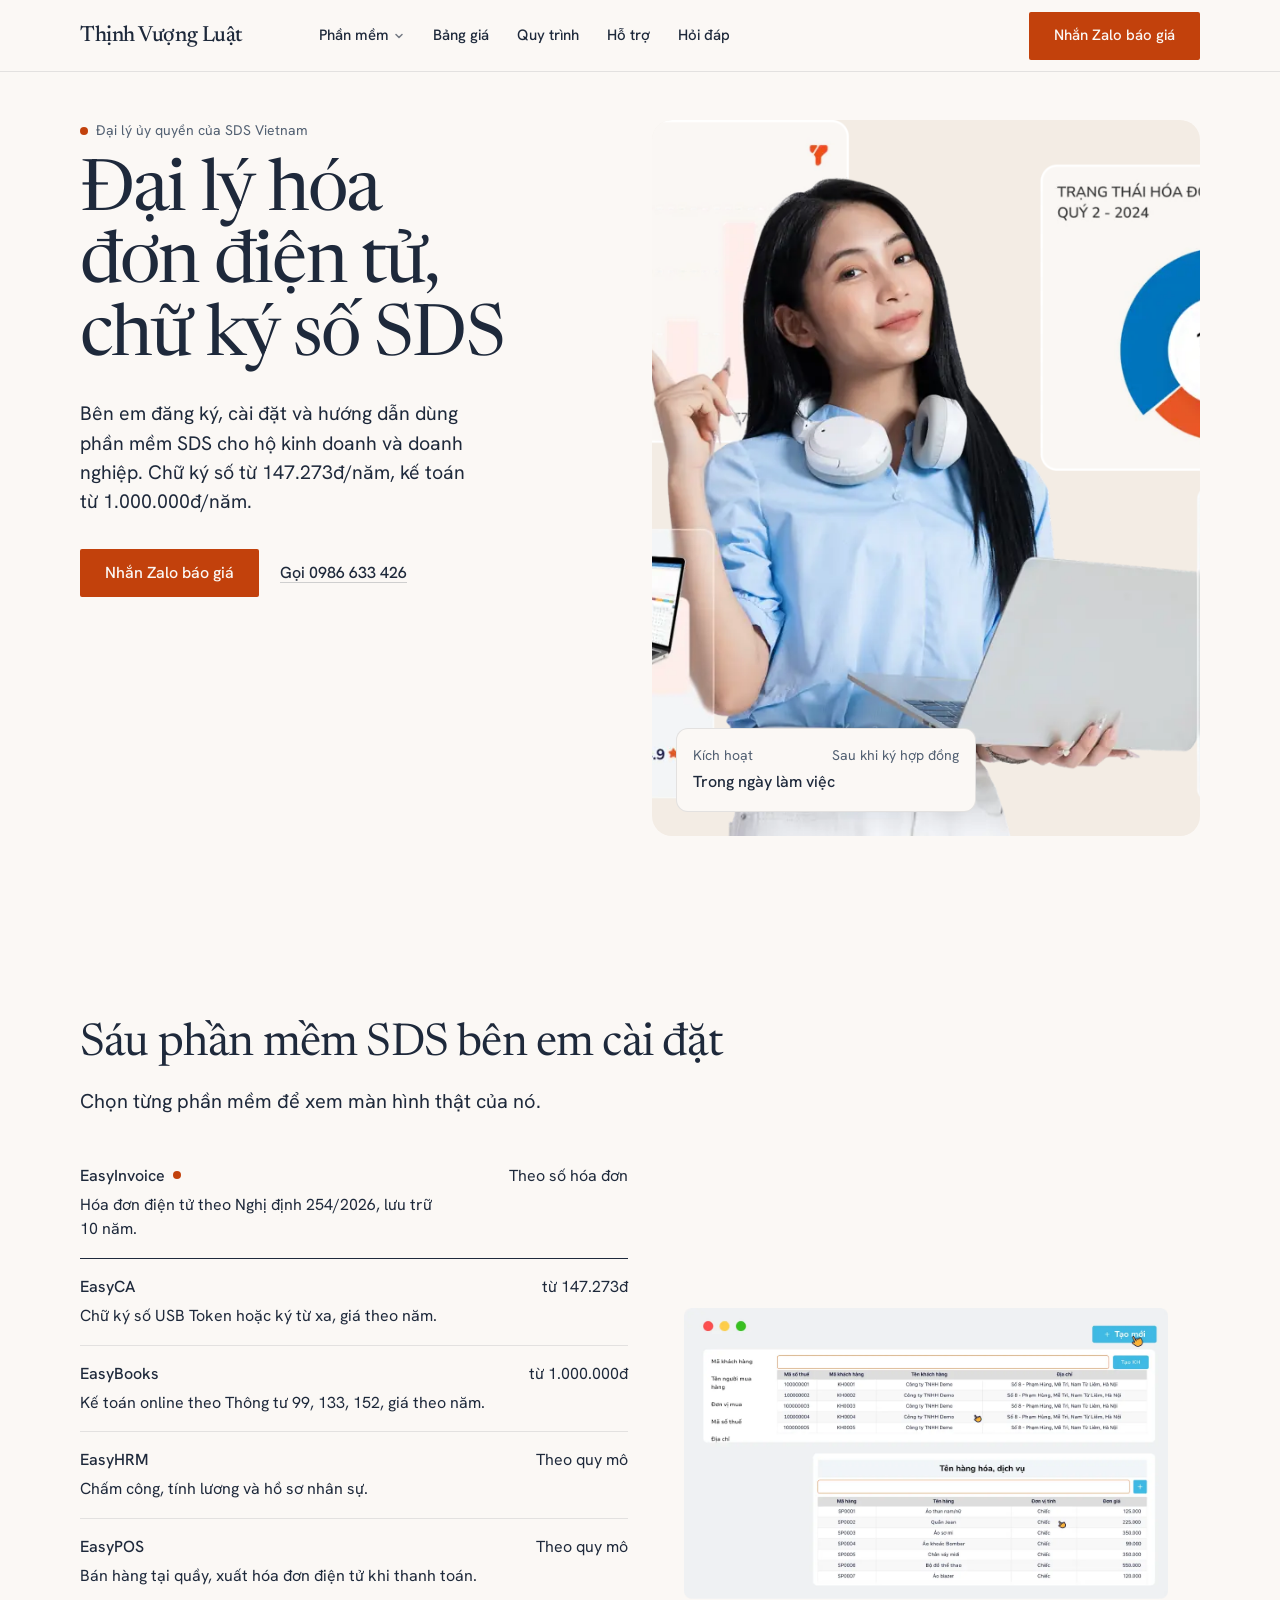
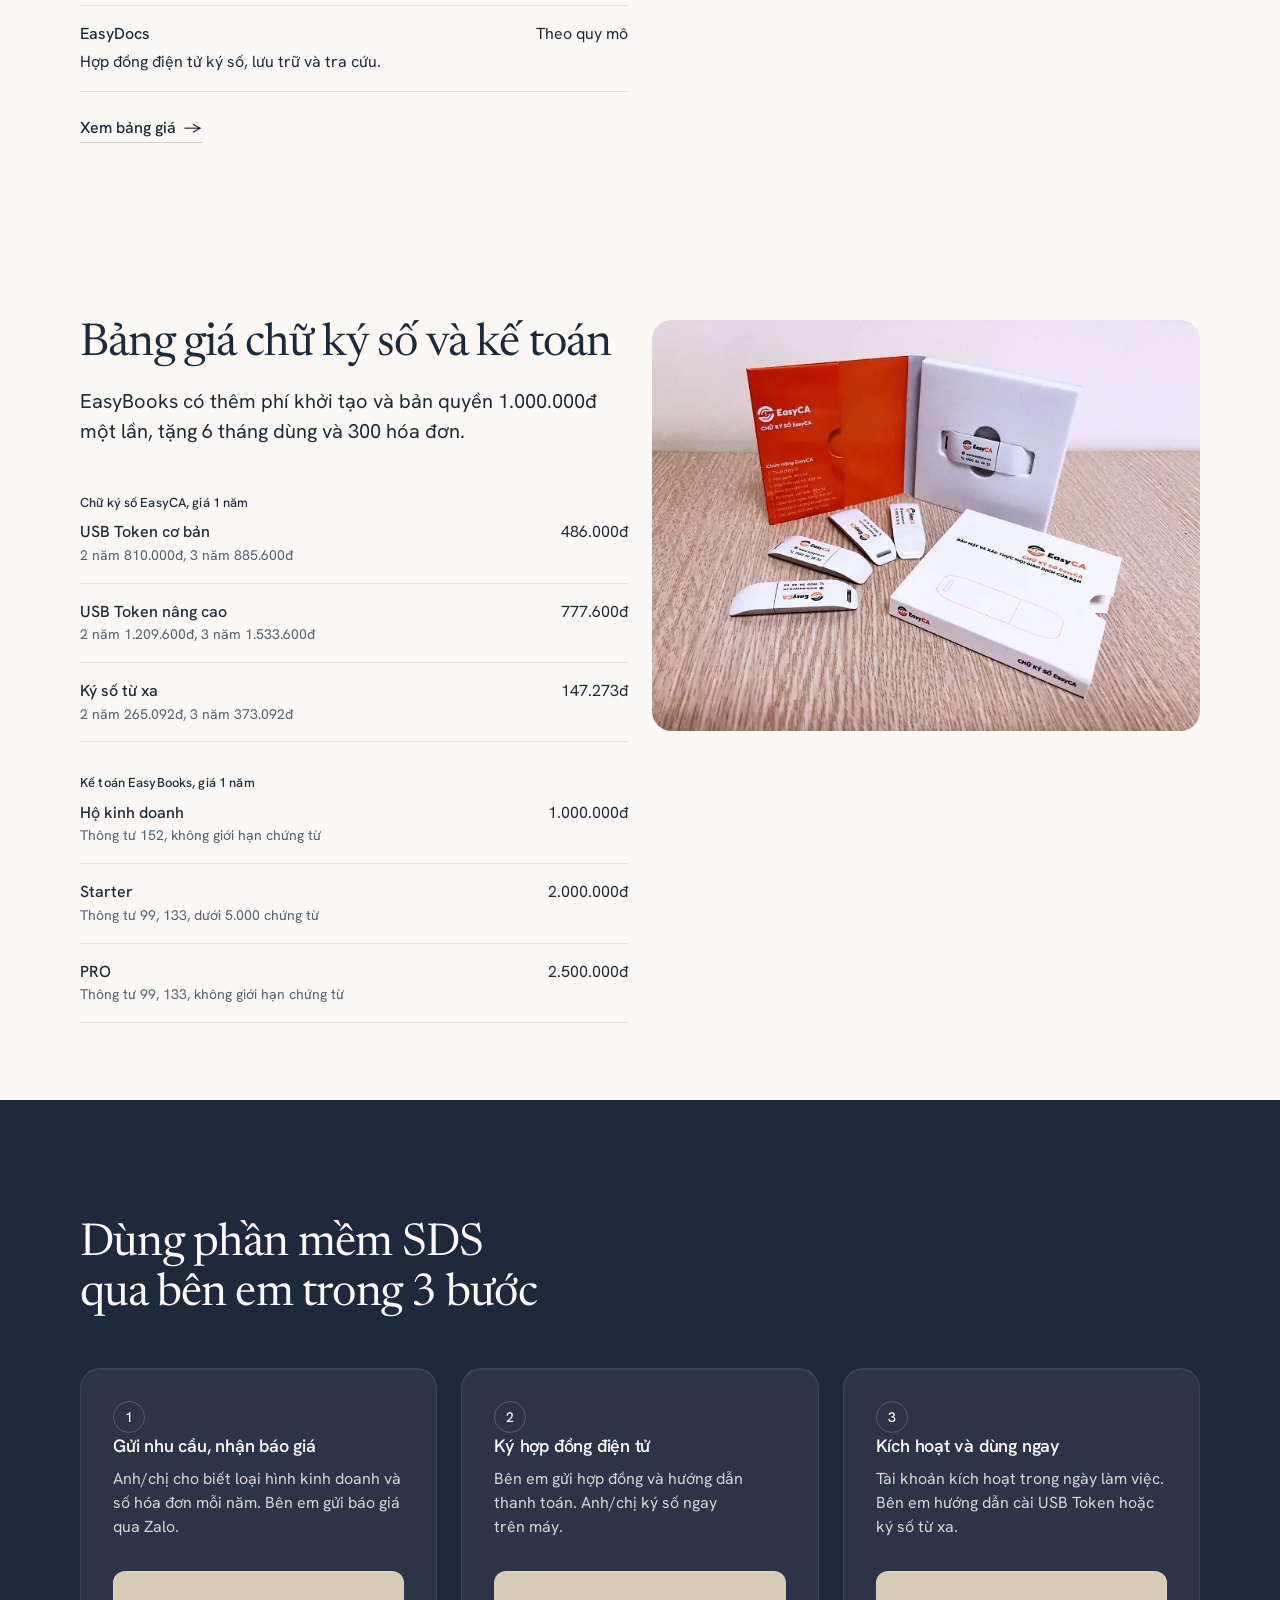
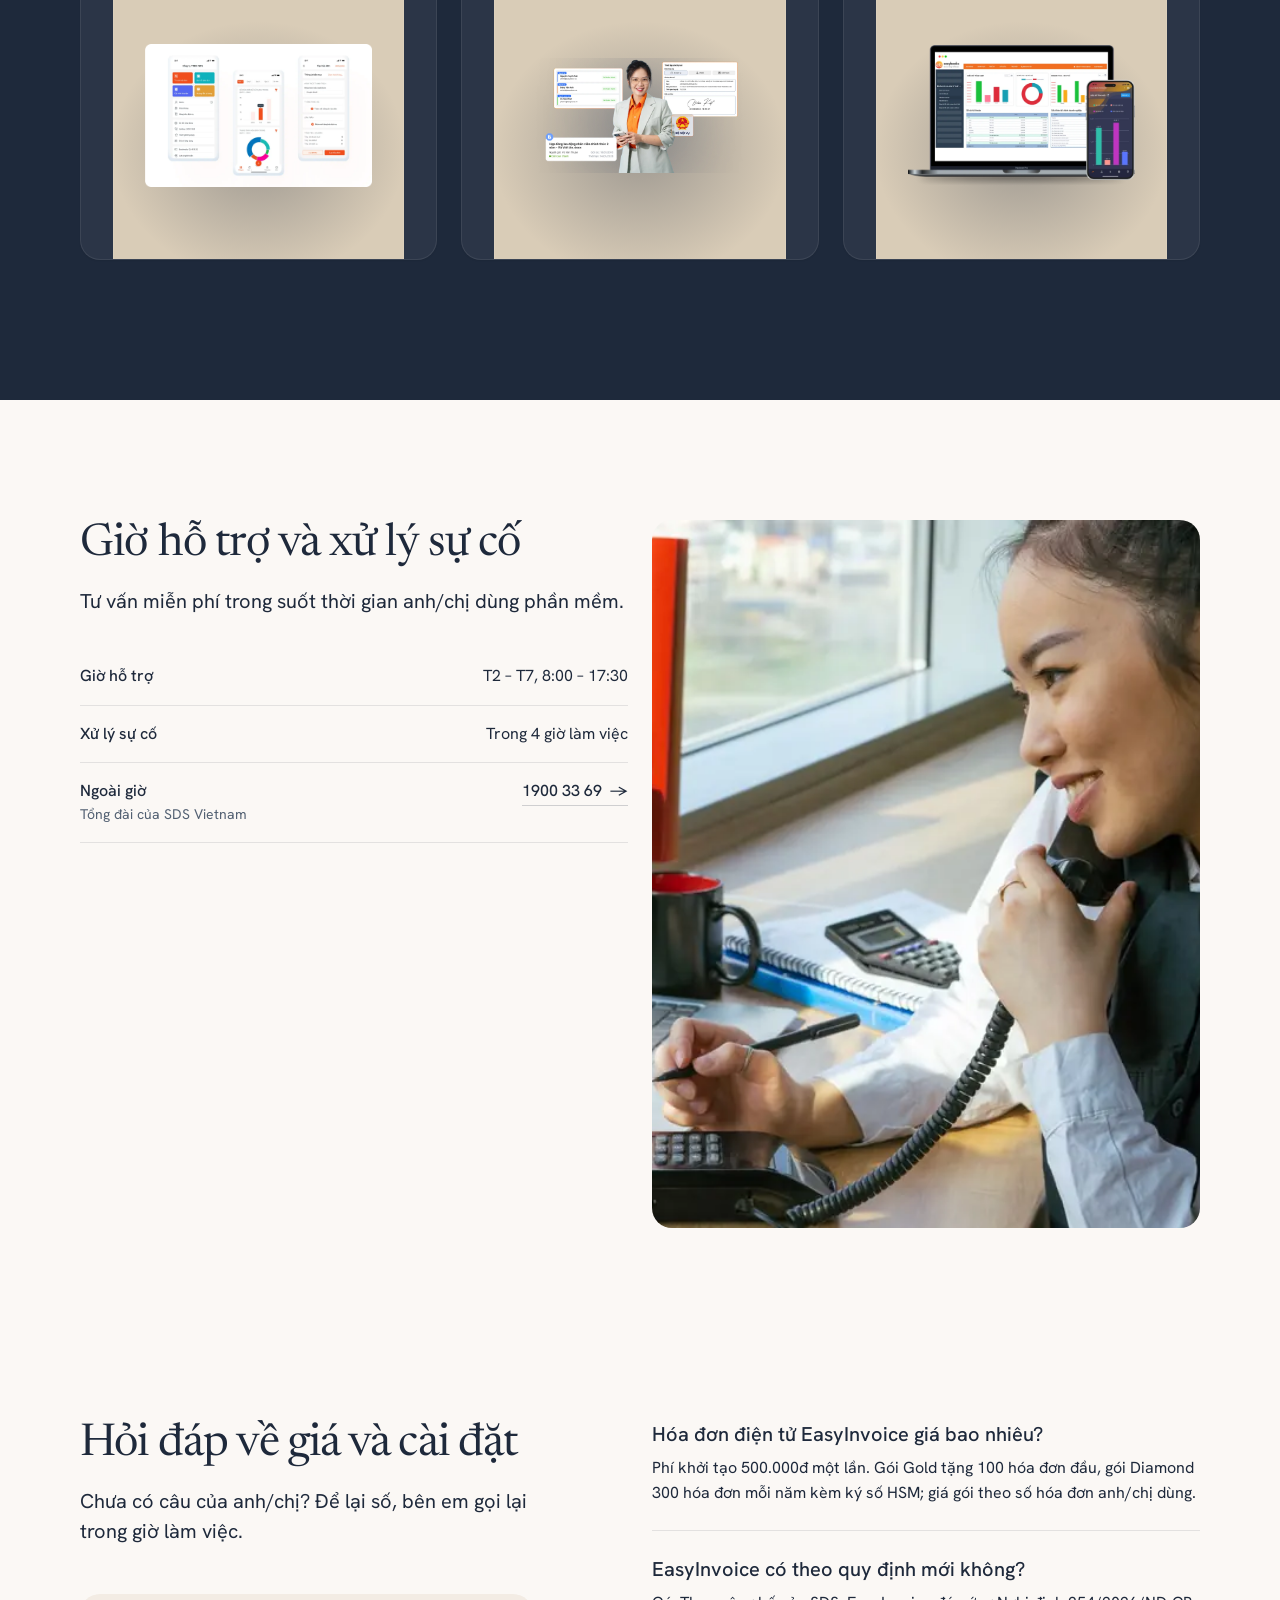
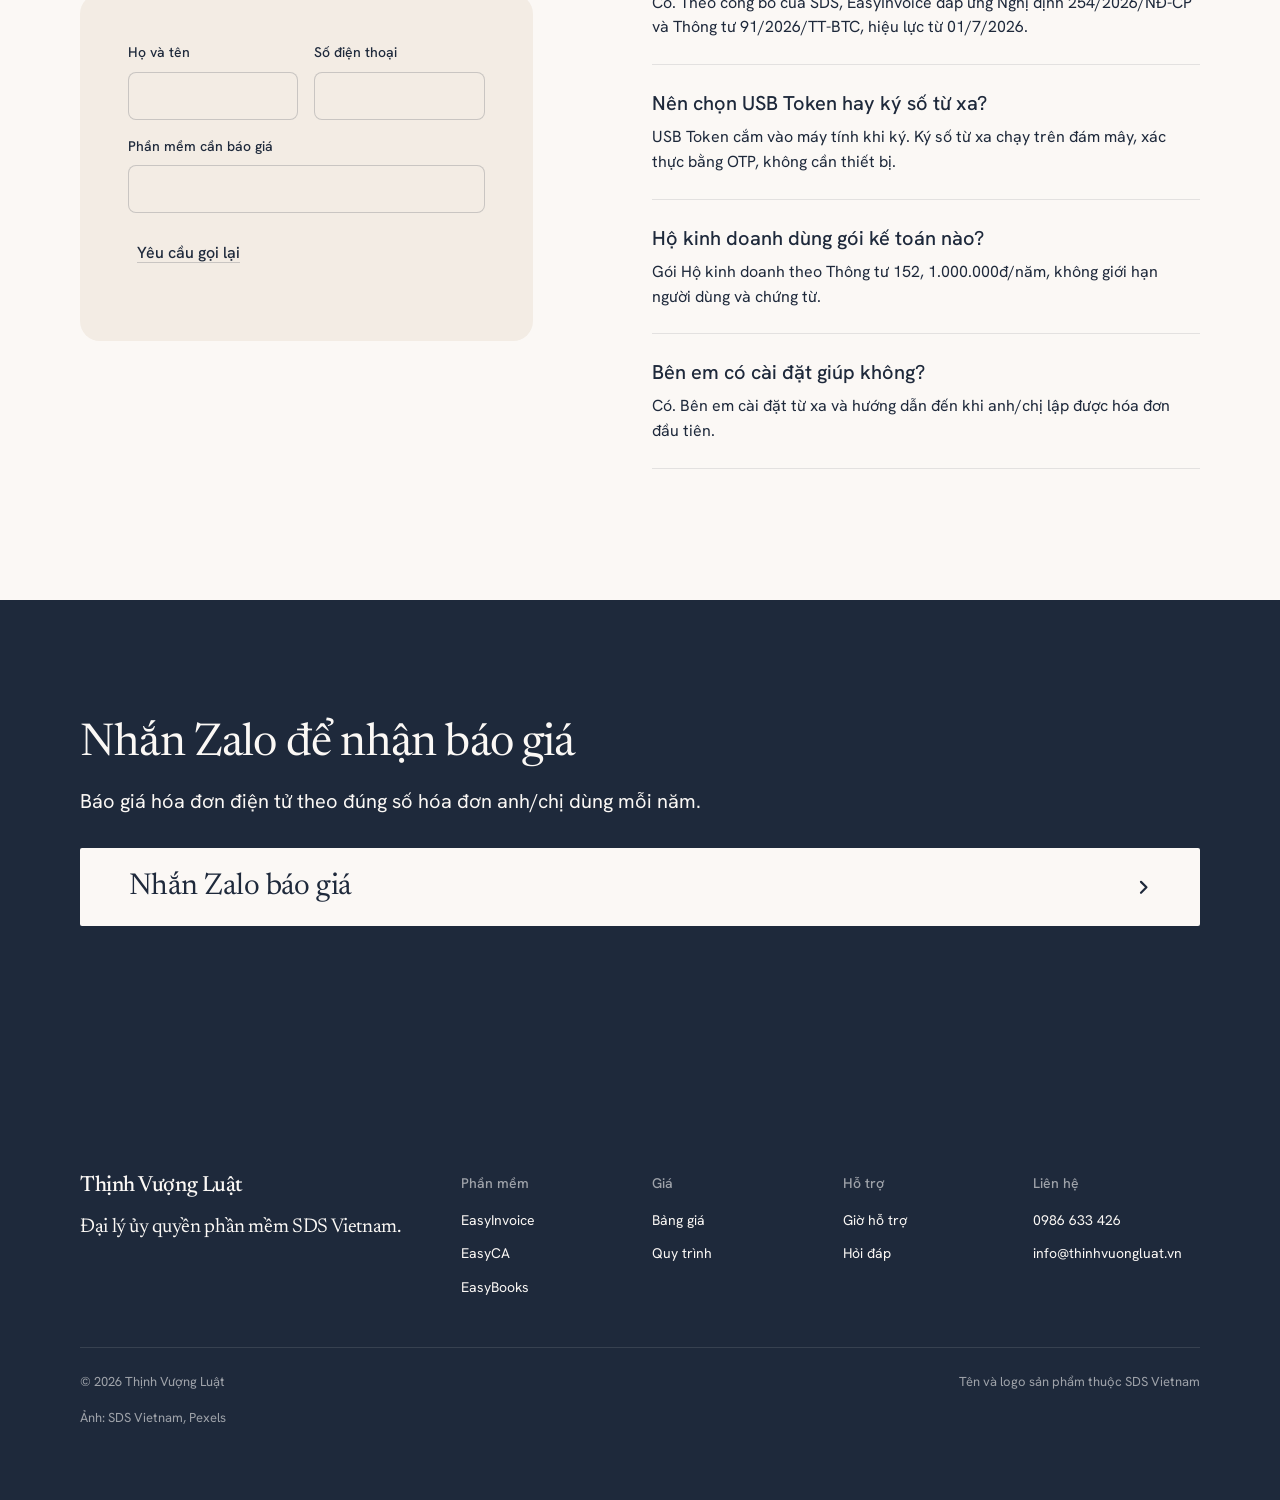
==== mock-redesign/index.html @ fa63a1b0 "feat: redesign mock built with taste-skill (mock-redesign/) A separate, noindex page showing the pro" ====
<!doctype html>
<!-- Mock: hướng thiết kế lại trang chủ, dựng theo taste-skill 2.5 (kind service). Không phải trang thật. -->
<html lang="vi" data-type="service" data-radius="soft" data-buttons="block" data-motion>
<head>
<meta charset="utf-8">
<meta name="viewport" content="width=device-width, initial-scale=1, viewport-fit=cover">
<title>Thịnh Vượng Luật: đại lý hóa đơn điện tử, chữ ký số SDS</title>
<meta name="description" content="Đăng ký, cài đặt và hướng dẫn dùng EasyInvoice, EasyCA, EasyBooks cho hộ kinh doanh và doanh nghiệp. Chữ ký số từ 147.273đ/năm.">
<meta name="robots" content="noindex, nofollow">
<meta name="site-kind" content="other"><meta name="page-type" content="service">
<meta name="theme-color" content="#fbf8f5">
<meta property="og:type" content="website">
<meta property="og:title" content="Thịnh Vượng Luật: đại lý hóa đơn điện tử, chữ ký số SDS">
<meta property="og:description" content="Đăng ký, cài đặt và hướng dẫn dùng phần mềm SDS. Chữ ký số từ 147.273đ/năm, kế toán từ 1.000.000đ/năm.">
<meta property="og:image" content="share.jpg">
<meta name="twitter:card" content="summary_large_image">
<!-- <link rel="canonical" href="https://[tên miền của Thịnh Vượng Luật]/"> -->
<link rel="icon" href="favicon.png" type="image/png">
<link rel="preconnect" href="https://fonts.googleapis.com">
<link rel="preconnect" href="https://fonts.gstatic.com" crossorigin>
<link href="https://fonts.googleapis.com/css2?family=Newsreader:opsz,wght@6..72,400..700&family=Hanken+Grotesk:wght@400..600&display=swap" rel="stylesheet">
<link rel="stylesheet" href="assets/system.css">
<link rel="stylesheet" href="assets/ui/cards.css">
<link rel="stylesheet" href="assets/motion/motion.css">
<link rel="stylesheet" href="assets/layout/layout.css">
<style>
:root {
  --p-bg: #fbf8f5; --p-surface: #f3ece4; --p-ink: #1e293b; --p-muted: #526072;
  --p-accent: #c2410c; --p-accent-ink: #fbf8f5; --p-action: #c2410c; --p-action-ink: #fbf8f5;
  --p-inv-bg: #1e293b; --p-inv-surface: #2b3547; --p-inv-ink: #fbf8f5; --p-inv-muted: #9fa3aa;
  --p-inv-accent: #fbf8f5; --p-inv-accent-ink: #1e293b; --p-inv-action: #fbf8f5; --p-inv-action-ink: #1e293b;
  --font-display: "Newsreader", Georgia, serif;
  --font-text: "Hanken Grotesk", system-ui, sans-serif;
  --display-weight: 400;
  --display-tracking: -0.018em;
  --display-tracking-xl: -0.025em;
  --ly-scale: 1.06;
}
/* inside visuals only: SDS's own product images are cut-outs, so they sit whole on a surface panel */
.frame--cut { background: var(--g-alt); }
.frame--cut > .frame__img { object-fit: contain; padding: var(--s-6); }
.hero__media.frame--cut { background: var(--p-surface); }
.rows .rows__name small { display: block; font-weight: 400; color: var(--muted); font-size: var(--t-small); }
/* picture-develops: the section's one photograph, on the split's right column, as tall as the text beside it */
.develop { margin: 0; border-radius: var(--r-lg); overflow: hidden; height: var(--ly-fit); }
.develop > img { display: block; width: 100%; height: 100%; object-fit: cover; }
@media (max-width: 1023px) { .develop { height: auto; aspect-ratio: 4 / 3; margin-top: var(--s-7); } }
@media (max-width: 639px) { .develop { aspect-ratio: 16 / 9; margin-top: var(--s-6); } }
.price-photo { margin: 0; aspect-ratio: 4 / 3; }
@media (max-width: 1023px) { .price-photo { margin-top: var(--s-7); } }
@media (min-width: 640px) and (max-width: 1023px) { #phan-mem, #bang-gia, #quy-trinh, #hoi-dap { --h: 2 } }
@media (max-width: 639px) { #phan-mem .frame { aspect-ratio: 4 / 5; height: auto; flex: none; } }
@media (max-width: 359px) { #phan-mem .frame { aspect-ratio: 4 / 3; } }
@media (max-width: 639px) { #phan-mem .grid.fill { flex: 0 0 auto; } }
</style>
<script>document.documentElement.classList.add('m-enter');setTimeout(()=>document.documentElement.classList.add('m-enter-done'),700)</script>
<script>document.documentElement.classList.add('mo-js');setTimeout(()=>document.documentElement.classList.add('mo-safe'),2500)</script>
<link rel="modulepreload" href="assets/moments/moments.js"><link rel="modulepreload" href="assets/moments/lib.js">
<link rel="modulepreload" href="assets/moments/picture-develops/moment.js">
</head>
<body>
<!-- deal: hero split (re-dealt from photo) · nav-mega · footer-dark · close-type · dark-band · buttons block ·
     wordmark · moment picture-develops · brand colours (navy, TV orange) · Newsreader / Hanken Grotesk · soft -->
<header class="nav">
  <div class="wrap nav__bar">
    <a class="skip-link" href="#top">Đến nội dung chính</a>
    <a class="nav__logo" href="#top">Thịnh Vượng Luật</a>
    <nav class="nav__links" aria-label="Chính">
      <div class="nav__item">
        <a class="nav__link" href="#phan-mem">Phần mềm <svg class="chev" viewBox="0 0 12 12" aria-hidden="true"><path d="M3 4.5l3 3 3-3" fill="none" stroke="currentColor" stroke-width="1.5" stroke-linecap="round" stroke-linejoin="round"/></svg></a>
        <div class="nav__menu">
          <div class="wrap grid">
            <div class="menu-col span-3">
              <p class="t-label">Hóa đơn và ký số</p>
              <a href="../easyinvoice.html">EasyInvoice<span>Hóa đơn điện tử</span></a>
              <a href="../easyca.html">EasyCA<span>Chữ ký số USB Token, ký từ xa</span></a>
              <a href="../easydocs.html">EasyDocs<span>Hợp đồng điện tử</span></a>
            </div>
            <div class="menu-col span-3">
              <p class="t-label">Quản trị</p>
              <a href="../easybooks.html">EasyBooks<span>Kế toán online</span></a>
              <a href="../easyhrm.html">EasyHRM<span>Nhân sự, chấm công, tính lương</span></a>
              <a href="../easypos.html">EasyPOS<span>Bán hàng tại quầy</span></a>
            </div>
            <a class="menu-card span-3 start-10" href="#bang-gia">
              <div class="panel"><img width="700" height="525" loading="lazy" class="frame__img" src="img/easyca-token.webp" alt="Hộp và USB Token chữ ký số EasyCA trên bàn gỗ" data-source="supplier" data-subject="EasyCA USB Token"></div>
              <span class="t-card">Bảng giá chữ ký số</span>
              <span class="t-small muted">USB Token và ký số từ xa, 1 đến 3 năm</span>
            </a>
          </div>
        </div>
      </div>
      <div class="nav__item"><a class="nav__link" href="#bang-gia">Bảng giá</a></div>
      <div class="nav__item"><a class="nav__link" href="#quy-trinh">Quy trình</a></div>
      <div class="nav__item"><a class="nav__link" href="#ho-tro">Hỗ trợ</a></div>
      <div class="nav__item"><a class="nav__link" href="#hoi-dap">Hỏi đáp</a></div>
    </nav>
    <div class="nav__actions">
      <a class="btn btn--primary" href="https://zalo.me/0986633426" rel="noopener">Nhắn Zalo báo giá</a>
    </div>
    <button class="nav__toggle" type="button" aria-expanded="false" aria-label="Mở menu"><svg width="18" height="18" viewBox="0 0 18 18" aria-hidden="true"><path d="M2 5h14M2 13h14" stroke="currentColor" stroke-width="1.6" stroke-linecap="round"/></svg></button>
  </div>
</header>

<main id="top">
  <section class="hero hero--split" data-enter aria-labelledby="hero-h">
    <div class="wrap"><div class="hero-text grid hero__grid">
      <div class="hero__text span-5">
        <p class="hero__kicker"><span class="dot" aria-hidden="true"></span>Đại lý ủy quyền của SDS Vietnam</p>
        <h1 id="hero-h">Đại lý hóa đơn điện tử, chữ ký số SDS</h1>
        <p class="hero__lead">Bên em đăng ký, cài đặt và hướng dẫn dùng phần mềm SDS cho hộ kinh doanh và doanh nghiệp. Chữ ký số từ 147.273đ/năm, kế toán từ 1.000.000đ/năm.</p>
        <div class="btn-row"><a class="btn btn--primary" href="https://zalo.me/0986633426" rel="noopener">Nhắn Zalo báo giá</a><a class="btn btn--secondary" href="tel:0986633426">Gọi 0986 633 426</a></div>
      </div>
      <div class="hero__media frame--cut span-6 start-7">
        <img src="img/easyinvoice-hero.webp" style="--ly-pos: 44% 50%" alt="Nhân viên văn phòng cầm laptop bên màn hình EasyInvoice: biểu đồ hóa đơn theo tháng và menu xử lý hóa đơn" width="1400" height="804" fetchpriority="high" data-source="supplier" data-subject="EasyInvoice">
        <div class="ly-float">
          <div class="ly-float__row"><span>Kích hoạt</span><span>Sau khi ký hợp đồng</span></div>
          <div class="ly-float__title">Trong ngày làm việc</div>
        </div>
      </div>
    </div></div>
  </section>

  <section class="section" id="phan-mem" style="--hm: 2" aria-labelledby="pm-h">
    <div class="wrap">
      <div class="section-head"><h2 id="pm-h">Sáu phần mềm SDS bên em cài đặt</h2><p>Chọn từng phần mềm để xem màn hình thật của nó.</p></div>
      <div class="grid grid--top fill" data-peek>
        <div class="span-6 stack-5">
        <ul class="rows">
          <li data-peek-to="invoice" tabindex="0"><span class="rows__name">EasyInvoice</span><p>Hóa đơn điện tử theo Nghị định 254/2026, lưu trữ 10 năm.</p><span class="rows__value">Theo số hóa đơn</span></li>
          <li data-peek-to="ca" tabindex="0"><span class="rows__name">EasyCA</span><p>Chữ ký số USB Token hoặc ký từ xa, giá theo năm.</p><span class="rows__value">từ 147.273đ</span></li>
          <li data-peek-to="books" tabindex="0"><span class="rows__name">EasyBooks</span><p>Kế toán online theo Thông tư 99, 133, 152, giá theo năm.</p><span class="rows__value">từ 1.000.000đ</span></li>
          <li data-peek-to="hrm" tabindex="0"><span class="rows__name">EasyHRM</span><p>Chấm công, tính lương và hồ sơ nhân sự.</p><span class="rows__value">Theo quy mô</span></li>
          <li data-peek-to="pos" tabindex="0"><span class="rows__name">EasyPOS</span><p>Bán hàng tại quầy, xuất hóa đơn điện tử khi thanh toán.</p><span class="rows__value">Theo quy mô</span></li>
          <li data-peek-to="docs" tabindex="0"><span class="rows__name">EasyDocs</span><p>Hợp đồng điện tử ký số, lưu trữ và tra cứu.</p><span class="rows__value">Theo quy mô</span></li>
        </ul>
        <p><a class="link" href="#bang-gia">Xem bảng giá</a></p>
        </div>
        <div class="frame frame--photo frame--fill frame--cut span-6 start-7">
          <img width="1176" height="706" class="frame__img" data-peek-for="invoice" src="img/easyinvoice-create.webp" alt="Màn hình lập hóa đơn của EasyInvoice với danh sách khách hàng và hàng hóa" data-source="supplier" data-subject="EasyInvoice">
          <img width="1200" height="761" class="frame__img" data-peek-for="ca" src="img/easyca-remote.webp" alt="Ký số từ xa EasyCA trên điện thoại, kèm chữ ký trên hợp đồng" data-source="supplier" data-subject="EasyCA" hidden>
          <img width="1162" height="1000" class="frame__img" data-peek-for="books" src="img/easybooks-imac.webp" alt="Bảng điều khiển kế toán EasyBooks trên màn hình máy tính" data-source="supplier" data-subject="EasyBooks" hidden>
          <img width="1176" height="759" class="frame__img" data-peek-for="hrm" src="img/easyhrm-dashboard.webp" alt="Bảng tổng quan nhân sự của EasyHRM với biểu đồ chấm công" data-source="supplier" data-subject="EasyHRM" hidden>
          <img width="1200" height="697" class="frame__img" data-peek-for="pos" src="img/easypos-hero.webp" alt="Màn hình bán hàng và doanh thu của EasyPOS trên máy tính và điện thoại" data-source="supplier" data-subject="EasyPOS" hidden>
          <img width="1176" height="800" class="frame__img" data-peek-for="docs" src="img/easydocs-list.webp" alt="Danh sách hợp đồng lao động trên EasyDocs với trạng thái ký" data-source="supplier" data-subject="EasyDocs" hidden>
        </div>
      </div>
    </div>
  </section>

  <section class="section" id="bang-gia" style="--hm: 2" aria-labelledby="bg-h">
    <div class="wrap grid grid--top">
      <div class="span-6 stack-6">
        <div class="section-head"><h2 id="bg-h">Bảng giá chữ ký số và kế toán</h2><p>EasyBooks có thêm phí khởi tạo và bản quyền 1.000.000đ một lần, tặng 6 tháng dùng và 300 hóa đơn.</p></div>
        <div class="stack-2">
          <p class="t-label">Chữ ký số EasyCA, giá 1 năm</p>
          <ul class="rows">
            <li><span class="rows__name">USB Token cơ bản<small>2 năm 810.000đ, 3 năm 885.600đ</small></span><span class="rows__value">486.000đ</span></li>
            <li><span class="rows__name">USB Token nâng cao<small>2 năm 1.209.600đ, 3 năm 1.533.600đ</small></span><span class="rows__value">777.600đ</span></li>
            <li><span class="rows__name">Ký số từ xa<small>2 năm 265.092đ, 3 năm 373.092đ</small></span><span class="rows__value">147.273đ</span></li>
          </ul>
        </div>
        <div class="stack-2">
          <p class="t-label">Kế toán EasyBooks, giá 1 năm</p>
          <ul class="rows">
            <li><span class="rows__name">Hộ kinh doanh<small>Thông tư 152, không giới hạn chứng từ</small></span><span class="rows__value">1.000.000đ</span></li>
            <li><span class="rows__name">Starter<small>Thông tư 99, 133, dưới 5.000 chứng từ</small></span><span class="rows__value">2.000.000đ</span></li>
            <li><span class="rows__name">PRO<small>Thông tư 99, 133, không giới hạn chứng từ</small></span><span class="rows__value">2.500.000đ</span></li>
          </ul>
        </div>
      </div>
      <figure class="frame frame--photo span-6 start-7 price-photo"><img class="frame__img" src="img/easyca-token.webp" alt="Hộp và USB Token chữ ký số EasyCA trên bàn gỗ" width="700" height="525" loading="lazy" data-source="supplier" data-subject="EasyCA USB Token"></figure>
    </div>
  </section>

  <section class="section ground-inverse" id="quy-trinh" style="--hm: 2" aria-labelledby="qt-h">
    <div class="wrap">
      <div class="section-head"><h2 id="qt-h">Dùng phần mềm SDS qua bên em trong 3 bước</h2></div>
      <div class="grid">
        <article class="card card--row span-4">
          <span class="step-num">1</span>
          <h3>Gửi nhu cầu, nhận báo giá</h3>
          <p>Anh/chị cho biết loại hình kinh doanh và số hóa đơn mỗi năm. Bên em gửi báo giá qua Zalo.</p>
          <div class="panel frame--cut"><img width="1177" height="736" class="frame__img" src="img/easyinvoice-mobile.webp" alt="EasyInvoice trên điện thoại và máy tính" loading="lazy" data-source="supplier" data-subject="EasyInvoice"></div>
        </article>
        <article class="card card--row span-4">
          <span class="step-num">2</span>
          <h3>Ký hợp đồng điện tử</h3>
          <p>Bên em gửi hợp đồng và hướng dẫn thanh toán. Anh/chị ký số ngay trên máy.</p>
          <div class="panel frame--cut"><img width="1400" height="707" class="frame__img" src="img/easydocs-hero.webp" alt="Hợp đồng lao động được ký số trên EasyDocs" loading="lazy" data-source="supplier" data-subject="EasyDocs"></div>
        </article>
        <article class="card card--row span-4">
          <span class="step-num">3</span>
          <h3>Kích hoạt và dùng ngay</h3>
          <p>Tài khoản kích hoạt trong ngày làm việc. Bên em hướng dẫn cài USB Token hoặc ký số từ xa.</p>
          <div class="panel frame--cut"><img width="1220" height="753" class="frame__img" src="img/easybooks-devices.webp" alt="EasyBooks chạy trên laptop và điện thoại" loading="lazy" data-source="supplier" data-subject="EasyBooks"></div>
        </article>
      </div>
    </div>
  </section>

  <section class="section" id="ho-tro" aria-labelledby="ht-h">
    <div class="wrap grid grid--top">
      <div class="span-6">
        <div class="section-head">
          <h2 id="ht-h">Giờ hỗ trợ và xử lý sự cố</h2>
          <p>Tư vấn miễn phí trong suốt thời gian anh/chị dùng phần mềm.</p>
        </div>
        <ul class="rows">
          <li><span class="rows__name">Giờ hỗ trợ</span><span class="rows__value">T2 – T7, 8:00 – 17:30</span></li>
          <li><span class="rows__name">Xử lý sự cố</span><span class="rows__value">Trong 4 giờ làm việc</span></li>
          <li><span class="rows__name">Ngoài giờ<small>Tổng đài của SDS Vietnam</small></span><span class="rows__value"><a class="link" href="tel:19003369">1900 33 69</a></span></li>
        </ul>
      </div>
      <figure class="develop span-6 start-7" data-moment="picture-develops"><img src="img/tu-van.webp" alt="Nhân viên tư vấn nghe điện thoại bên bàn làm việc" width="900" height="600" loading="lazy" data-source="stand-in" data-subject="tư vấn qua điện thoại"></figure>
    </div>
  </section>

  <section class="section" id="hoi-dap" style="--hm: 2" aria-labelledby="hd-h">
    <div class="wrap grid grid--top">
      <div class="span-5 stack-6" id="lien-he">
        <div class="section-head">
          <h2 id="hd-h">Hỏi đáp về giá và cài đặt</h2>
          <p>Chưa có câu của anh/chị? Để lại số, bên em gọi lại trong giờ làm việc.</p>
        </div>
        <div class="visit visit--card">
          <form class="form" action="mailto:info@thinhvuongluat.vn" method="post" enctype="text/plain" data-endpoint="" data-sent="Yêu cầu gọi lại đã gửi. Bên em gọi trong giờ làm việc." novalidate>
          <div class="field"><label for="f-name">Họ và tên</label>
            <input id="f-name" name="name" type="text" autocomplete="name" required aria-describedby="f-name-err">
            <p class="field__error" id="f-name-err" hidden>Ghi tên để bên em xưng hô khi gọi.</p></div>
          <div class="field"><label for="f-phone">Số điện thoại</label>
            <input id="f-phone" name="phone" type="tel" autocomplete="tel" inputmode="tel" required aria-describedby="f-phone-err">
            <p class="field__error" id="f-phone-err" hidden>Ghi số điện thoại 10 số, bắt đầu bằng 0.</p></div>
          <div class="field field--full"><label for="f-product">Phần mềm cần báo giá</label>
            <input id="f-product" name="product" type="text" autocomplete="off" aria-describedby="f-product-err">
            <p class="field__error" id="f-product-err" hidden>Ghi tên phần mềm, ví dụ EasyInvoice.</p></div>
          <div class="btn-row"><button class="btn btn--secondary" type="submit">Yêu cầu gọi lại</button></div>
          <p class="form__status" role="status" data-form-status></p>
        </form>
        </div>
      </div>
      <div class="faq span-6 start-7">
        <div class="faq__item"><h3>Hóa đơn điện tử EasyInvoice giá bao nhiêu?</h3><p>Phí khởi tạo 500.000đ một lần. Gói Gold tặng 100 hóa đơn đầu, gói Diamond 300 hóa đơn mỗi năm kèm ký số HSM; giá gói theo số hóa đơn anh/chị dùng.</p></div>
        <div class="faq__item"><h3>EasyInvoice có theo quy định mới không?</h3><p>Có. Theo công bố của SDS, EasyInvoice đáp ứng Nghị định 254/2026/NĐ-CP và Thông tư 91/2026/TT-BTC, hiệu lực từ 01/7/2026.</p></div>
        <div class="faq__item"><h3>Nên chọn USB Token hay ký số từ xa?</h3><p>USB Token cắm vào máy tính khi ký. Ký số từ xa chạy trên đám mây, xác thực bằng OTP, không cần thiết bị.</p></div>
        <div class="faq__item"><h3>Hộ kinh doanh dùng gói kế toán nào?</h3><p>Gói Hộ kinh doanh theo Thông tư 152, 1.000.000đ/năm, không giới hạn người dùng và chứng từ.</p></div>
        <div class="faq__item"><h3>Bên em có cài đặt giúp không?</h3><p>Có. Bên em cài đặt từ xa và hướng dẫn đến khi anh/chị lập được hóa đơn đầu tiên.</p></div>
      </div>
    </div>
  </section>

</main>

<footer class="footer closing footer--dark ground-inverse" id="contact" aria-labelledby="close-h">
  <div class="wrap">
    <div class="closing__cta close--type">
      <div class="section-head">
        <h2 id="close-h">Nhắn Zalo để nhận báo giá</h2>
        <p>Báo giá hóa đơn điện tử theo đúng số hóa đơn anh/chị dùng mỗi năm.</p>
      </div>
      <a class="btn btn--primary btn--xl btn--wide" href="https://zalo.me/0986633426" rel="noopener">Nhắn Zalo báo giá<svg class="m-arrow" viewBox="0 0 12 12" aria-hidden="true"><path class="m-arrow__stem" d="M1 6h8"/><path class="m-arrow__head" d="M4.5 2.5 8 6l-3.5 3.5"/></svg></a>
    </div>
    <div class="closing__links">
      <div class="grid">
        <div class="span-4 stack-4">
          <a class="nav__logo" href="#top">Thịnh Vượng Luật</a>
          <p class="footer__lede">Đại lý ủy quyền phần mềm SDS Vietnam.</p>
        </div>
        <div class="span-2 footer__col"><h3>Phần mềm</h3><ul><li><a href="../easyinvoice.html">EasyInvoice</a></li><li><a href="../easyca.html">EasyCA</a></li><li><a href="../easybooks.html">EasyBooks</a></li></ul></div>
        <div class="span-2 footer__col"><h3>Giá</h3><ul><li><a href="#bang-gia">Bảng giá</a></li><li><a href="#quy-trinh">Quy trình</a></li></ul></div>
        <div class="span-2 footer__col"><h3>Hỗ trợ</h3><ul><li><a href="#ho-tro">Giờ hỗ trợ</a></li><li><a href="#hoi-dap">Hỏi đáp</a></li></ul></div>
        <div class="span-2 footer__col"><h3>Liên hệ</h3><ul><li><a href="tel:0986633426">0986 633 426</a></li><li><a href="mailto:info@thinhvuongluat.vn">info@thinhvuongluat.vn</a></li></ul></div>
      </div>
      <div class="footer__legal">
        <span>&copy; 2026 Thịnh Vượng Luật</span>
        <span>Tên và logo sản phẩm thuộc SDS Vietnam</span>
        <span class="credits">Ảnh: SDS Vietnam, Pexels</span>
      </div>
    </div>
  </div>
</footer>
<nav class="actionbar" aria-label="Thao tác nhanh">
  <a class="btn btn--primary" href="https://zalo.me/0986633426" rel="noopener">Nhắn Zalo báo giá</a>
</nav>
<script type="module" src="assets/system.js"></script>
<script type="module" src="assets/motion/motion.js"></script>
<script type="module" src="assets/layout/layout.js"></script>
</body>
</html>
---- mock-redesign/assets/system.css ----
/*
  taste-skill system.css - the one system for the page. Link it first, then assets/ui/cards.css (the
  feature card, its panel and the fragment placements), then set the palette (--p-*), the fonts and
  the radius set on :root in the page (node scripts/start.mjs prints that block).
  Do not add a second grid, spacing scale, type scale, radius scale, button or card style.
*/

/* ---------------------------------------------------------------- tokens */
:root {
  /* palette (hex only; fx.js reads --bg --surface --ink --muted --accent --accent-ink) */
  --p-bg: #ffffff;
  --p-surface: #f4f4f4;
  --p-ink: #111111;
  --p-muted: #6b6b6b;
  --p-accent: #1a4be0;
  --p-accent-ink: #ffffff;
  --p-action: #1a4be0;      /* buttons, links, focus: the accent, or the ink when the accent is too pale */
  --p-action-ink: #ffffff;
  --p-inv-bg: #111111;
  --p-inv-surface: #1c1c1c;
  --p-inv-ink: #f4f4f4;
  --p-inv-muted: #a3a3a3;
  --p-inv-accent: #ffffff;
  --p-inv-accent-ink: #111111;
  --p-inv-action: #ffffff;
  --p-inv-action-ink: #111111;
  /* the lit ground behind UI and in the closing band (references/cards.md), one per page, tech pages only
     (none on kind other, which is flat): <html data-ground="sand|sky|sage|painting">. system.js gives it to every ground
     that holds UI, on light and dark pages alike; --hue on one panel changes only its accent */
  --ground-bg: #d9ccb7; --ground-surface: #e9e0d2; --ground-ink: #2a2622; --ground-muted: #5a534a; --ground-accent: #a8794a;

  /* fonts */
  --font-display: system-ui, -apple-system, "Segoe UI", sans-serif;
  --font-text: system-ui, -apple-system, "Segoe UI", sans-serif;
  --font-mono: ui-monospace, "SFMono-Regular", Menlo, Consolas, monospace;
  --display-weight: 400;    /* headlines 400; 500 on a tech page (software, gaming, hardware) */
  --display-tracking: -0.025em;

  /* the page rhythm (references/layout-v4.md): one section per screen. The header is fixed and
     --nav tall; every section is padded --padt above and --padb (plus the phone action bar, --bar)
     below, and is exactly one or two screens tall (--h: 1 or 2; --hm on a phone). The hero's words
     start --hgap under the header and its content ends --hpadb above the fold. */
  --nav: 72px;
  --padt: 120px;
  --padb: 72px;
  --hgap: 48px;
  --hpadb: 64px;
  --bar: 0px;
  /* grid: one .wrap (alias .container) for the header, every section and the footer, the same
     --gut on both sides: 1280 wide at x 80-1360 at 1440, 342 at x 24-366 at 390 */
  --container: 1280px;
  --gut: 80px;
  --pad: var(--gut);
  --gutter: 24px;

  /* spacing: 4/8 scale */
  --s-1: 4px;  --s-2: 8px;  --s-3: 12px; --s-4: 16px; --s-5: 24px;
  --s-6: 32px; --s-7: 48px; --s-8: 64px; --s-9: 96px; --s-10: 128px;
  --section: 40px;      /* only a .section outside main (the kit's demo pages); every main > section and
                           footer.closing take --padt and --padb */
  --section-band: 56px; /* the same for an older footer outside footer.closing */
  --head-gap: 48px;     /* the one heading-to-content gap, 32 on a phone (layout.css reads it as --ly-head-gap) */
  --card-pad: 16px;     /* card padding (cards.css sets its own for cards with a panel) */
  --card-gap: 16px;     /* gap between cards */

  /* type scale (the only sizes on the page) */
  --t-label: 13px;
  --t-small: 14px;
  --t-body: 16px;
  --t-lead: 18px;
  --t-card: 18px;
  --t-h3: 24px;
  /* straight lines from the phone size at 390 to the desktop size at 1440 (system.md's table) */
  --t-h2: clamp(30px, 1.72vw + 23.3px, 48px);
  --t-h1: clamp(38px, 3.24vw + 25.4px, 72px);
  /* a big number stays a step under the h2 (VI-11): 38 at 1440, 28 at 390, so it never reads as a
     section heading; a stats row and a price set their own, smaller still */
  --t-stat: clamp(28px, .952vw + 24.29px, 38px);

  /* radius: one scale (soft by default; data-radius on <html> switches it) */
  --r-sm: 8px;  --r-md: 12px; --r-lg: 20px; --r-btn: 8px;

  /* controls (fixed here; a page never adds its own) */
  --btn-h: 44px;
  --btn-h-sm: 36px;
  --nav-h: var(--nav);  /* the older name, kept for the kit's files */
  --icon: 16px;         /* small icons: socials, menu chevrons, mono brand marks */

  /* motion: the one UI ease-out (motion.css --m-ease and ui/base.css --u-ease read it; references/motion.md) */
  --ease: cubic-bezier(.2, .8, .2, 1);
  --dur: 180ms;
}
html[data-radius="sharp"] { --r-sm: 4px; --r-md: 6px;  --r-lg: 8px;  --r-btn: 4px; }
html[data-radius="soft"]  { --r-sm: 8px; --r-md: 12px; --r-lg: 20px; --r-btn: 8px; }
html[data-radius="round"] { --r-sm: 10px; --r-md: 16px; --r-lg: 24px; --r-btn: 999px; }
/* the four lit grounds (references/cards.md); sand is the default above. painting goes with
   painterly-landscape (x.ai's daylight sky over olive hills) */
html[data-ground="sky"]      { --ground-bg: #c6d3df; --ground-surface: #d6e0e9; --ground-ink: #25303a; --ground-muted: #4d5964; --ground-accent: #3f6a92; }
html[data-ground="sage"]     { --ground-bg: #cdd6c6; --ground-surface: #dce3d6; --ground-ink: #262d24; --ground-muted: #535b51; --ground-accent: #6c8e63; }
html[data-ground="painting"] { --ground-bg: #79a8d6; --ground-surface: #a6c4e2; --ground-ink: #16212c; --ground-muted: #273949; --ground-accent: #9c9b3c; }
/* cards.css takes its card and panel radii from this scale */
html[data-radius] .card { --c-r: var(--r-lg); }
html[data-radius] .panel { --p-r: var(--r-md); }

/* a phone: the header 56, the sections padded 96 / 48, the hero's words 40 under the header and its
   content ending 24 above the fold, 24 at both sides, 12 between columns */
@media (max-width: 639px) {
  :root { --nav: 56px; --padt: 96px; --padb: 48px; --hgap: 40px; --hpadb: 24px; --gut: 24px; --gutter: 12px; --card-gap: 12px; --head-gap: 32px; }
}
@media (min-width: 640px) {
  :root { --gut: 48px; --section: 48px; --section-band: 72px; --card-pad: 24px; }
}
@media (min-width: 1024px) {
  :root { --gut: 80px; --section: 56px; --section-band: 96px; --card-gap: 24px;
          --t-lead: 20px; --t-card: 20px; --t-h3: 28px; }
  /* a place (and a local service): the 1200 column at x 120-1320 */
  html[data-type="place"] { --gut: 120px; --container: 1200px; }
}
/* a place (VI-06, ST-96, PH-23): its own smaller type (h1 48/53 and 32/37, h2 32/40 and 24/30, titles
   and the sub-line 20 and 18), the Recipe 3 hero's gap under its photograph (40, 24 on a phone),
   square photographs and cards and 2px buttons, whatever data-radius and data-buttons say */
:root[data-type="place"] {
  --hgap: 40px;
  --t-h1: clamp(32px, 1.524vw + 26.06px, 48px);
  --t-h2: clamp(24px, .762vw + 21px, 32px);
  --t-h3: clamp(20px, .381vw + 18.51px, 24px);
  --r-sm: 2px; --r-md: 0px; --r-lg: 0px; --r-btn: 2px;
}
:root[data-type="place"] :is(h1, .t-h1) { line-height: 1.104; }
:root[data-type="place"] :is(h2, .t-h2) { line-height: 1.25; }
@media (max-width: 639px) {
  :root[data-type="place"] { --hgap: 24px; }
  :root[data-type="place"] :is(h1, .t-h1) { line-height: 1.156; }
}

/* ---------------------------------------------------------------- grounds (at most three) */
:root, .ground-base {
  --bg: var(--p-bg); --surface: var(--p-surface); --ink: var(--p-ink); --muted: var(--p-muted);
  --accent: var(--p-accent); --accent-ink: var(--p-accent-ink); --card: var(--p-surface);
  --action: var(--p-action); --action-ink: var(--p-action-ink);
}
.ground-surface {
  --bg: var(--p-surface); --surface: var(--p-bg); --ink: var(--p-ink); --muted: var(--p-muted);
  --accent: var(--p-accent); --accent-ink: var(--p-accent-ink); --card: var(--p-bg);
  --action: var(--p-action); --action-ink: var(--p-action-ink);
}
.ground-inverse {
  --bg: var(--p-inv-bg); --surface: var(--p-inv-surface); --ink: var(--p-inv-ink); --muted: var(--p-inv-muted);
  --accent: var(--p-inv-accent); --accent-ink: var(--p-inv-accent-ink); --card: var(--p-inv-surface);
  --action: var(--p-inv-action); --action-ink: var(--p-inv-action-ink);
}
:root, .ground-base, .ground-surface, .ground-inverse {
  --line: color-mix(in oklab, var(--ink) 11%, transparent);
  --line-strong: color-mix(in oklab, var(--ink) 20%, transparent);
  /* effects (fx.js) and UI fragments (assets/ui) take the colours of the ground they sit on */
  --fx-bg: var(--bg); --fx-surface: var(--surface); --fx-ink: var(--ink); --fx-muted: var(--muted);
  --fx-accent: var(--accent); --fx-accent-ink: var(--accent-ink);
  --ui-font: var(--font-text); --ui-mono: var(--font-mono); --ui-radius: var(--r-md);
}
.ground-base, .ground-surface, .ground-inverse { background: var(--bg); color: var(--ink); }

/* ---------------------------------------------------------------- base */
*, *::before, *::after { box-sizing: border-box; }
/* an anchor lands on the section's top (the judge's frame): the fixed header covers --nav of its --padt */
html { -webkit-text-size-adjust: 100%; scroll-padding-top: 0; scroll-behavior: auto; margin: 0; }
body {
  margin: 0; background: var(--bg); color: var(--ink);
  font: 400 var(--t-body)/1.55 var(--font-text);
  -webkit-font-smoothing: antialiased; text-rendering: optimizeLegibility; overflow-x: clip;
}
img, svg, video, canvas { display: block; max-width: 100%; }
/* hidden means hidden, also on an img the line above makes a block (a menu tab's photograph, a peek photograph) */
[hidden] { display: none !important; }
img, video { height: auto; }
a { color: inherit; text-decoration: none; }
button { font: inherit; color: inherit; }
h1, h2, h3, h4, p, ul, ol, figure, blockquote { margin: 0; }
ul, ol { padding: 0; list-style: none; }
h1, h2, h3, h4 {
  font-family: var(--font-display); font-weight: var(--display-weight);
  letter-spacing: var(--display-tracking); text-wrap: balance; overflow-wrap: break-word;
  /* a long word (a German compound at 390) breaks at a syllable with a hyphen, in the language of <html lang>;
     only words of 10 letters or more, 4 at least on each side, so a short English heading never breaks */
  hyphens: auto; -webkit-hyphens: auto; hyphenate-limit-chars: 10 4 4;
}
h1, .t-h1 { font-size: var(--t-h1); line-height: 1.04; }
h2, .t-h2 { font-size: var(--t-h2); line-height: 1.1; }
h3, .t-h3 { font-size: var(--t-h3); line-height: 1.2; }
h4, .t-card { font-family: var(--font-text); font-weight: 500; font-size: var(--t-card); line-height: 1.3; letter-spacing: -0.01em; }
p { text-wrap: pretty; }
.t-lead  { font-size: var(--t-lead); line-height: 1.5; }
.t-body  { font-size: var(--t-body); line-height: 1.55; }
.t-small { font-size: var(--t-small); line-height: 1.5; }
.t-label { font-size: var(--t-label); font-weight: 500; line-height: 1.4; letter-spacing: 0.01em; }
.t-stat  { font-family: var(--font-display); font-weight: var(--display-weight); font-size: var(--t-stat);
           line-height: 1; letter-spacing: var(--display-tracking); font-variant-numeric: tabular-nums; }
.muted { color: var(--muted); }
.mono  { font-family: var(--font-mono); }
.measure { max-width: 62ch; }
:focus-visible { outline: 2px solid var(--action); outline-offset: 2px; border-radius: 2px; }
::selection { background: color-mix(in oklab, var(--accent) 30%, transparent); }

/* ---------------------------------------------------------------- grid */
.wrap, .container { width: min(100% - 2 * var(--gut), var(--container)); margin-inline: auto; padding-inline: 0; }
.grid { display: grid; grid-template-columns: repeat(12, minmax(0, 1fr)); column-gap: var(--gutter); row-gap: var(--card-gap); }
.grid > * { min-width: 0; grid-column: 1 / -1; }
.section { padding-block: var(--section); }

/* ---------------------------------------------------------------- one section per screen
   The page is a stack of screens. Framed at scrollY = k x the screen height, a shot shows exactly one
   section: the hero alone on the first screen, every other section (and footer.closing, the close and
   the footer in one) exactly one or two screens tall, its h2 first, --padt under its top. Heights
   and padding do it: no pinning, snapping or script.
     <section class="section" id=".." style="--h: 2">     (2 screens; --hm sets a phone's count alone)
       <div class="wrap"> the h2 first, then the content </div>     (the one in-flow child)
     </section>
   A layer (a full-bleed photograph or ground behind the words) is an <img class="layer" aria-hidden="true">
   beside the .wrap. Content must fit: one screen holds 708px of content at 1440x900 (900 - 120 - 72),
   two hold 1,608 (the second screen's part starts --padt under its top with .g2). From 640 to 1279 a
   section keeps at least its screens and grows past them rather than overlap the next. */
main > :is(section, .section), footer.closing {
  position: relative; box-sizing: border-box;
  height: calc(var(--h, 1) * 100vh); height: calc(var(--h, 1) * 100svh);
  padding: var(--padt) 0 calc(var(--padb) + var(--bar));
}
main > :is(section, .section) > :is(.wrap, .container), footer.closing > .wrap { position: relative; z-index: 1; height: 100%; }
main > :is(section, .section) > :is(.wrap, .container):not(.grid) { display: flex; flex-direction: column; }
/* a .wrap that is the section's grid too (class="wrap grid"): its rows start at the top */
main > :is(section, .section) > :is(.wrap, .container).grid { align-content: start; }
/* .fill: the block that takes what the screen leaves under the heading (a photograph, a frame) */
main > :is(section, .section) > .wrap > .fill { flex: 1 1 0; min-height: 0; }
/* two screens as two groups: row 1 the h2 and the first group, row 2 the rest (no second h2), starting
   --padt under the second screen's top, so the second shot looks like any other section */
main > :is(section, .section).g2, footer.closing.g2 { --h: 2; }
main > :is(section, .section).g2 > :is(.wrap, .container), footer.closing.g2 > .wrap { display: grid; grid-template-rows: minmax(0, 1fr) minmax(0, 1fr); row-gap: calc(var(--padt) + var(--padb) + var(--bar)); }
main > :is(section, .section).g2 > :is(.wrap, .container) > *, footer.closing.g2 > .wrap > * { min-height: 0; align-self: start; }
main > :is(section, .section).g2 > :is(.wrap, .container) > :is(.group, .fill) { align-self: stretch; }
/* a group: one screen's part of a .g2 section (its h2 and first rows, or the rest) */
.group { display: flex; flex-direction: column; min-height: 0; }
/* each screen's card row runs down to that screen's foot (the cards stretch, their panels grow), so
   the second screen of a .g2 is never a short row over an empty ground; both rows end on the same line */
@media (min-width: 1024px) {
  main > :is(section, .section).g2 > .wrap > .grid:last-child,
  main > :is(section, .section).g2 > .wrap > .group > .grid:last-child { align-self: stretch; flex: 1 1 auto; min-height: 0; }
}
.group > .fill { flex: 1 1 0; min-height: 0; }
@media (min-width: 640px) and (max-width: 1279px) {
  main > :is(section, .section):not(.hero, .section--hero), footer.closing {
    height: auto; min-height: calc(var(--h, 1) * 100vh); min-height: calc(var(--h, 1) * 100svh);
  }
  /* the section is a column and its .wrap takes all of it, so a .fill (a photograph, a frame) still
     grows to the section's foot (a min-height percentage would not resolve, leaving it at its least) */
  /* :where() keeps it at no weight, so a page's own phone- or tablet-only hiding (section.desk-only { display: none }) wins */
  :where(main > :is(section, .section):not(.hero, .section--hero), footer.closing) { display: flex; flex-direction: column; }
  main > :is(section, .section):not(.hero, .section--hero) > :is(.wrap, .container), footer.closing > .wrap { flex: 1 0 auto; height: auto; min-height: 0; }
}
/* a phone: lvh (the screen with its bars hidden) for every section but the hero; --hm when stacking
   makes the content taller than the desktop count */
@media (max-width: 639px) {
  /* at least its screens, never less: content a screen cannot hold makes the section taller (the rhythm
     check then asks for --hm: 2 or less content); a fixed height would lay its last rows over the next
     section, the fault the phone shots showed most (a list under the closing heading and its button) */
  main > :is(section, .section):not(.hero, .section--hero), footer.closing {
    height: auto; min-height: calc(var(--hm, var(--h, 1)) * 100vh); min-height: calc(var(--hm, var(--h, 1)) * 100lvh);
  }
  /* one grid row at least the screens tall that grows with the .wrap's content: the .wrap is stretched to
     it, so its .fill and its two groups still share a definite height */
  /* (at no weight, as on the tablet: a page's own section.desk-only { display: none } still hides it) */
  :where(main > :is(section, .section):not(.hero, .section--hero):has(> :is(.wrap, .container)), footer.closing) {
    display: grid; grid-template-columns: minmax(0, 1fr); grid-template-rows: 1fr; grid-auto-rows: auto;
  }
  main > :is(section, .section):not(.hero, .section--hero) > :is(.wrap, .container), footer.closing > .wrap { height: auto; }
  main > :is(section, .section).g2m, footer.closing.g2m { --hm: 2; }
  main > :is(section, .section).g2m > :is(.wrap, .container), footer.closing.g2m > .wrap { display: grid; grid-template-rows: minmax(0, 1fr) minmax(0, 1fr); row-gap: calc(var(--padt) + var(--padb) + var(--bar)); }
  /* stacked in one, the two groups keep the open cards' 32px, so the first group's last panel never meets
     the next card's title */
  main > :is(section, .section).g2:not(.g2m) > :is(.wrap, .container) { display: flex; row-gap: var(--s-6); }
  /* what the two screens leave goes around the second group, so it opens below the header, not on the fold */
  main > :is(section, .section).g2:not(.g2m) > :is(.wrap, .container) > :last-child { margin-block: auto; }
  main > :is(section, .section).g2:not(.g2m) > :is(.wrap, .container) > * { align-self: stretch; }
}
/* a layer: the photograph or ground of a whole section, under its words, edge to edge */
main > :is(section, .section) > :is(img, video, canvas, picture).layer,
footer.closing > :is(img, video, canvas, picture).layer {
  position: absolute; inset: 0; z-index: 0; width: 100%; height: 100%; max-width: none; object-fit: cover; object-position: var(--pos, 50% 50%);
}
main > :is(section, .section) > picture.layer > img { width: 100%; height: 100%; object-fit: cover; }

/* the hero: exactly the first screen, the fixed header over its top. Its words start --hgap under the
   header (--photo adds a full-bleed photograph's height above them on a place); its content ends
   --hpadb above the fold, and nothing of the next section shows, at 1440, 1024, 820 and 390.
     <section class="hero hero--<type>"><div class="wrap"><div class="hero-text"> .. </div>[one strip]</div></section>
   .hero-text holds the whole composition (the words, and the picture or window beside or under them);
   one docked strip (logos, three facts) may follow it, at most 96px, desktop only. */
main > :is(.hero, .section--hero) {
  height: 100vh; height: 100svh; min-height: 0;
  padding: calc(var(--nav) + var(--photo, 0px) + var(--hgap)) 0 calc(var(--hpadb) + var(--bar));
}
:is(.hero, .section--hero) > .wrap { height: 100%; display: grid; grid-template-rows: minmax(0, 1fr) auto; row-gap: var(--s-7); }
:is(.hero, .section--hero) > .wrap > .hero-text { min-height: 0; }
/* a phone: the hero is at least the first screen and grows when a short phone (320x640) cannot hold its
   words, buttons and picture, so nothing of it lies over the next section or under the header */
@media (max-width: 639px) {
  main > :is(.hero, .section--hero) { height: auto; min-height: 100vh; min-height: 100svh; }
  main > :is(.hero, .section--hero):has(> :is(.wrap, .container)) { display: grid; grid-template-columns: minmax(0, 1fr); grid-template-rows: 1fr; grid-auto-rows: auto; }
  main > :is(.hero, .section--hero) > :is(.wrap, .container) { height: auto; }
}
:is(.hero, .section--hero) > .wrap > .hero-strip { grid-row: 2; max-height: 96px; }
@media (max-width: 639px) { :is(.hero, .section--hero) > .wrap > .hero-strip { display: none; } }
.section--hero .section-head { max-width: 860px; }
/* the starter's own hero (hero-split): the words on span-5 top-aligned, the picture on span-6 start-7
   as tall as the hero's content box (at most 716 at 1440x900); a phone stacks words, then the picture
   in what is left */
.hero-text.hero-split { height: 100%; align-items: stretch; }
.hero-split > .hero-copy { align-self: start; }
.hero-split > .hero-visual { position: relative; min-height: 0; height: 100%; }
@media (max-width: 1023px) {
  .hero-text.hero-split { display: flex; flex-direction: column; gap: var(--s-6); }
  .hero-split > .hero-visual { flex: 1 1 0; min-height: 200px; height: auto; }
}
.hero-copy > * + * { margin-top: var(--s-5); }
/* the h1 first in the words' column: its capitals start on the picture's top line, not the line box's
   (the leading above the capitals would put the words about 12px under the photograph's top) */
.hero-copy > h1:first-child { text-box: trim-start cap alphabetic; }
.hero-copy > .btn-row { margin-top: var(--s-6); }
/* three short facts at the foot of the words' column, on the picture's bottom line (no dead space
   under the buttons): <dl class="hero-facts"><div><dt>..</dt><dd>..</dd></div> x3</dl> */
@media (min-width: 1024px) {
  .hero-split > .hero-copy { height: 100%; display: flex; flex-direction: column; }
  .hero-split > .hero-copy > .hero-facts { margin-top: auto; }
}
.hero-facts { display: grid; grid-template-columns: repeat(3, minmax(0, 1fr)); gap: var(--s-5) var(--gutter); margin: 0; }
.hero-facts > div { display: grid; gap: var(--s-1); align-content: start; }
.hero-facts dt { font-size: var(--t-small); color: var(--muted); }
.hero-facts dd { margin: 0; font-weight: 500; }
@media (max-width: 1023px) { .hero-facts { display: none; } }
/* a notice line above the h1 (changed hours, a delivery cut-off): one line with a number, static,
   starting on the left line like the h1 under it */
.hero-notice { font-size: var(--t-small); font-weight: 500; color: var(--ink); }
.hero-notice b, .hero-notice strong { font-weight: 500; color: var(--accent); }
.hero-copy > .hero-notice + h1 { margin-top: var(--s-5); }

/* a phone: open tiles from a row of three or four (rooms, goods, beans) go two-up, an odd last one
   across the row, so a row of three fits one 844px screen (stacked one under another they need two) */
@media (max-width: 639px) {
  .grid > .tile:is(.span-3, .span-4) { grid-column: auto / span 6; }
  .grid > .tile:is(.span-3, .span-4):nth-child(odd of .tile):nth-last-child(1 of .tile) { grid-column: 1 / -1; }
  .grid > .tile:is(.span-3, .span-4) .tile__head { flex-wrap: wrap; gap: 0 var(--s-2); }
}
/* a phone: open cards (words on the ground, the panel under them) stacked one under another keep 32px
   between a panel's foot and the next card's title, so a title never reads as the panel's caption */
@media (max-width: 639px) { .grid:has(> .card--open) { row-gap: var(--s-6); } }
/* a phone stacks a two-screen section's four open tiles into its two screens: their panels take 180px (a wide
   crop), so the h2 and the first two tiles of two lines each end on the first screen and the four inside both,
   not a third of a screen past. A page that sets its group's own --p-h (#features .panel) sets its phone value
   too, as the starter does */
@media (max-width: 639px) { main > :is(section, .section).g2 .card--open > .panel { --p-h: 180px; } }
/* spans: desktop >= 1024. Tablet 640-1023: text cards on span-3 and span-6 go two-up; cards with a
   panel (a visual needs the width; the one exception is a span-6 pair, below)
   and everything else (split text and visuals, span-4 cards, span-5/7/8 blocks) take the full row, so a split stacks and no row is left half empty. Phone < 640: one column. */
@media (min-width: 640px) and (max-width: 1023px) {
  .grid > .card.span-3:not(:has(> .panel)), .grid > .card.span-6:not(:has(> .panel)) { grid-column: auto / span 6; }
  /* the one exception with a panel: a 2x2 (or a pair) of span-6 cards stays two-up from 720px (a panel
     of about 310px and more, wide enough for a kit fragment), so four cards take one or two screens
     at 768-820 instead of a card per row (four stacked panels run past two screens). Split cards and
     every other span keep the full row. Under 720 a card per row. */
  @media (min-width: 720px) {
    .grid > .card.span-6:has(> .panel):not(.card--split) { grid-column: auto / span 6; }
    .grid > .card.span-6:has(> .panel):not(.card--split):nth-child(odd of .card.span-6):nth-last-child(1 of .card.span-6) { grid-column: 1 / -1; }
  }
  /* open tiles (rooms, models, people, a photo pair) go two-up; an odd last one takes the row */
  .grid > .tile:is(.span-3, .span-4, .span-6) { grid-column: auto / span 6; }
  .grid > .tile:is(.span-3, .span-4, .span-6):nth-child(odd of .tile):nth-last-child(1 of .tile) { grid-column: 1 / -1; }
}
@media (min-width: 1024px) {
  .span-2  { grid-column: auto / span 2; }
  .span-3  { grid-column: auto / span 3; }
  .span-4  { grid-column: auto / span 4; }
  .span-5  { grid-column: auto / span 5; }
  .span-6  { grid-column: auto / span 6; }
  .span-7  { grid-column: auto / span 7; }
  .span-8  { grid-column: auto / span 8; }
  .span-9  { grid-column: auto / span 9; }
  .span-10 { grid-column: auto / span 10; }
  .span-12 { grid-column: auto / span 12; }
  .start-1 { grid-column-start: 1; } .start-2 { grid-column-start: 2; } .start-3 { grid-column-start: 3; }
  .start-5 { grid-column-start: 5; } .start-6 { grid-column-start: 6; } .start-7 { grid-column-start: 7; }
  .start-4 { grid-column-start: 4; } .start-8 { grid-column-start: 8; } .start-9 { grid-column-start: 9; }
  .start-10 { grid-column-start: 10; }
  /* a split is top-aligned: the words' first line and the picture's top on one line (never centred
     against each other, never mirrored: text left, the visual right, on every split of the page) */
  .grid--middle, .grid--top { align-items: start; }
}
/* card rows: every card in a row the same height (a plain .grid stretches them) */
.grid:is(.grid--middle, .grid--top) > .card { align-self: stretch; }
/* 1024-1279: a span-4 card's panel would be about 220px wide, too narrow for real UI. Cards with a
   panel on span-4 go two-up, a span-8 one takes the row, and an odd last one takes the row too
   (steps, proof row: two, then one wide; bento: the wide card, then the four small ones two by two) */
@media (min-width: 1024px) and (max-width: 1279px) {
  .grid > .card.span-4:has(> .panel) { grid-column: auto / span 6; }
  .grid > .card.span-8:has(> .panel),
  .grid > .card.span-4:has(> .panel):nth-child(odd of .card.span-4):nth-last-child(1 of .card.span-4) { grid-column: 1 / -1; }
}

/* ---------------------------------------------------------------- section heading */
.section-head { max-width: 760px; margin-bottom: var(--head-gap); display: grid; gap: var(--s-4); }
/* every heading starts on the left line (a centred head among left ones reads as a mistake): the
   old centred head is left-aligned too */
.section-head--center { text-align: left; justify-items: start; }
/* a head row: the h2 (and its line) left, one link or the section's button at the right line */
.section-head--split { max-width: none; display: flex; align-items: end; justify-content: space-between; gap: var(--s-5); flex-wrap: wrap; }
.section-head--split > div { display: grid; gap: var(--s-4); max-width: 760px; }
.section-head p { color: var(--ink); font-size: var(--t-lead); line-height: 1.5; max-width: 60ch; }
.section-head--row { max-width: none; display: flex; align-items: end; justify-content: space-between; gap: var(--s-5); flex-wrap: wrap; }
.section-head--row > div { display: grid; gap: var(--s-4); max-width: 760px; }
/* the hero row (hero-product, hero-cycle): the h1 and its line left, the buttons right, across 1280 */
.section--hero .section-head--row { max-width: none; }

/* ---------------------------------------------------------------- buttons (one pair, a dealt look)
   One pair a page, .btn--primary and .btn--secondary, in the look dealt with the page (sections.md)
   and set once on <html data-buttons>; the markup never changes:
     solid  filled primary, outlined secondary, the radius scale (Figma; the default)
     pill   pills, a chevron after the primary's label, a tinted secondary (x.ai)
     tonal  the radius scale, a tinted secondary with no outline (Linear, Vercel)
     arrow  an arrow after the primary's label; the secondary is a text link with an arrow (Stripe)
     block  near-square corners, 48px tall; the secondary is an underlined text link (shops, hotels) */
.btn {
  display: inline-flex; align-items: center; justify-content: center; gap: var(--s-2);
  height: var(--btn-h); padding: 0 var(--s-5); border-radius: var(--r-btn); border: 1px solid transparent;
  font: 500 var(--t-body)/1 var(--font-text); letter-spacing: 0; white-space: nowrap; cursor: pointer;
  transition: background-color var(--dur) var(--ease), color var(--dur) var(--ease), border-color var(--dur) var(--ease), text-decoration-color var(--dur) var(--ease);
}
.btn--primary { background: var(--action); color: var(--action-ink); }
.btn--primary:hover { background: color-mix(in oklab, var(--action) 86%, var(--ink)); }
/* an inverted primary (the action is the ground's ink: a brand band, a lit ground): its hover steps toward the ground, as the filled one steps toward the ink */
.ground-brand .btn--primary:hover { background: color-mix(in oklab, var(--action) 88%, var(--bg)); }
/* the ground's own colour with a clear border: never grey on grey, readable on an effect too */
.btn--secondary { background: var(--bg); color: var(--ink); border-color: var(--line-strong); }
.btn--secondary:hover { background: color-mix(in oklab, var(--bg) 94%, var(--ink)); border-color: color-mix(in oklab, var(--ink) 35%, transparent); }
.btn--sm { height: var(--btn-h-sm); padding: 0 var(--s-4); font-size: var(--t-small); }
html[data-buttons="pill"] { --r-btn: 999px; }
html[data-buttons="block"] { --r-btn: 2px; --btn-h: 48px; }
html:is([data-buttons="pill"], [data-buttons="tonal"]) .btn--secondary { background: color-mix(in oklab, var(--ink) 8%, var(--bg)); border-color: transparent; }
html:is([data-buttons="pill"], [data-buttons="tonal"]) .btn--secondary:hover { background: color-mix(in oklab, var(--ink) 14%, var(--bg)); border-color: transparent; }
/* arrow and block: the secondary is a text link at the button's height (no box: one button look) */
html:is([data-buttons="arrow"], [data-buttons="block"]) .btn--secondary {
  background: none; border-color: transparent; padding-inline: var(--s-2);
  text-decoration: underline; text-underline-offset: 4px; text-decoration-color: var(--line-strong);   /* the .link look */
}
html:is([data-buttons="arrow"], [data-buttons="block"]) .btn--secondary:hover { background: none; border-color: transparent; text-decoration-color: currentColor; }
/* the glyph after a label: a chevron (pill) or an arrow (arrow), drawn so every font shows the same */
html[data-buttons="pill"] .btn--primary::after,
html[data-buttons="arrow"] :is(.btn--primary, .btn--secondary)::after {
  content: ""; flex: none; width: 12px; height: 12px; margin-right: -2px; background: currentColor;
  -webkit-mask: var(--btn-glyph) center / contain no-repeat; mask: var(--btn-glyph) center / contain no-repeat;
  transition: transform var(--dur) var(--ease);
}
html[data-buttons="pill"] { --btn-glyph: url("data:image/svg+xml,%3Csvg xmlns='http://www.w3.org/2000/svg' viewBox='0 0 12 12'%3E%3Cpath d='M4.5 2.5 8 6l-3.5 3.5' fill='none' stroke='black' stroke-width='1.6' stroke-linecap='round' stroke-linejoin='round'/%3E%3C/svg%3E"); }
html[data-buttons="arrow"] { --btn-glyph: url("data:image/svg+xml,%3Csvg xmlns='http://www.w3.org/2000/svg' viewBox='0 0 12 12'%3E%3Cpath d='M1.5 6h8.5M6.5 2.5 10 6l-3.5 3.5' fill='none' stroke='black' stroke-width='1.5' stroke-linecap='round' stroke-linejoin='round'/%3E%3C/svg%3E"); }
@media (hover: hover) and (pointer: fine) { html:is([data-buttons="pill"], [data-buttons="arrow"]) .btn:hover::after { transform: translateX(3px); } }
.btn:active { transform: translateY(1px) scale(.985); }
.btn--arrow::after { content: "\2192"; transition: transform var(--dur) var(--ease); }
@media (hover: hover) and (pointer: fine) { .btn--arrow:hover::after { transform: translateX(3px); } }
/* the drawn arrow (assets/motion: its stem grows and its head moves 3px on hover), the last child of
   a primary button, a pill or a link: <svg class="m-arrow" viewBox="0 0 12 12" aria-hidden="true">
   <path class="m-arrow__stem" d="M1 6h8"/><path class="m-arrow__head" d="M4.5 2.5 8 6l-3.5 3.5"/></svg>.
   It replaces the dealt glyph, so a button never shows two */
.m-arrow { flex: none; width: 12px; height: 12px; margin-right: -2px; overflow: visible;
           fill: none; stroke: currentColor; stroke-width: 1.6; stroke-linecap: round; stroke-linejoin: round; }
.btn--xl .m-arrow { width: 0.62em; height: 0.62em; stroke-width: 1.4; }
:is(.btn, .link, .pill):has(> .m-arrow)::after { content: none; display: none; }
.btn-row { display: flex; flex-wrap: wrap; gap: var(--s-3); align-items: center; }
.section-head--center .btn-row { justify-content: center; }
/* on the phone every button row stacks full width */
@media (max-width: 639px) {
  .btn-row { flex-direction: column; align-items: stretch; width: 100%; justify-self: stretch; }
  /* full width, the second action is a text link at the button's height under the filled one (an
     outline across the whole screen reads as a rule, a pale fill as a switched-off button) */
  .btn-row > .btn--secondary { background: none; border-color: transparent; text-decoration: underline; text-underline-offset: 4px; text-decoration-color: var(--line-strong); }
  .section-head--split > .btn { width: 100%; }
}
.link { display: inline-flex; align-items: center; gap: var(--s-2); font-weight: 500; color: var(--ink);
        text-decoration: underline; text-decoration-color: var(--line-strong); text-underline-offset: 4px;
        transition: text-decoration-color var(--dur) var(--ease); }
.link:hover { text-decoration-color: currentColor; }
.link::after { content: "\2192"; display: inline-block; text-decoration: none; transition: transform var(--dur) var(--ease); }
@media (hover: hover) and (pointer: fine) { .link:hover::after { transform: translateX(3px); } }
.pill { display: inline-flex; align-items: center; gap: var(--s-2); height: 32px; padding: 0 var(--s-3);
        border-radius: 999px; border: 1px solid var(--line); background: var(--card);
        font-size: var(--t-label); color: var(--ink); }
.pill .muted { color: var(--muted); }

/* ---------------------------------------------------------------- card (one style) */
.card {
  display: flex; flex-direction: column; gap: var(--s-2); min-width: 0;
  background: var(--card); border: 1px solid var(--line); border-radius: var(--r-lg); padding: var(--card-pad);
}
/* small titles in the text face: a display face at 20px (a condensed or hairline serif) reads smaller than the body */
.card > h3, .card > h4, .card--plan h3 { font-family: var(--font-text); font-weight: 500; font-size: var(--t-card); line-height: 1.3; letter-spacing: -0.01em; }
/* the type floor (system.md): text people read is 16px or more in ink; cards.css sets it for its
   card text, this for a plain card's lines */
.card > p { color: var(--ink); font-size: var(--t-body); max-width: 52ch; }
/* at most two boxes one inside the other (sections.md): a card whose panel holds UI drops its own
   box, so its title and lines sit on the page ground over the panel (Figma's tiles), or runs the
   panel flush to its sides and bottom (cards.css .panel--flush) */
.card.card--open { --c-pad: 0px; background: none; border: 0; box-shadow: none; padding: 0; overflow: visible; }
.card.card--open > .panel { margin: var(--s-5) 0 0; border-radius: var(--r-lg); }
.card.card--open > .panel--top { margin: 0 0 var(--s-5); }
.card--plan.is-featured { border-color: var(--action); box-shadow: inset 0 0 0 1px var(--action); }
/* cards.css (linked after this file) sets .card { gap: 0 } for feature cards; a plan keeps its 16px rows */
.card.card--plan { gap: var(--s-4); }

/* ---------------------------------------------------------------- visuals: panels and frames
   A card's .panel (the inset visual), .stage and the placements (.at-corner, .at-rise, .at-over,
   .at-right, .at-center, .stage--fade-*) come from assets/ui/cards.css (references/cards.md).
   This file adds the frames (hero, split, square, closing band) and lets a .stage work inside them.
   The grounds' colours: system.js lights every ground that holds UI (see there). */
:not(.card) > .panel { border-radius: var(--p-r, var(--r-md)); }   /* a panel on its own: four round corners */
.menu-card .panel { --p-h: 160px; }
.frame {
  position: relative; isolation: isolate; overflow: clip; display: flex; align-items: center; justify-content: center;
  background: var(--surface); border-radius: var(--r-lg); border: 1px solid var(--line);
  padding: clamp(var(--s-4), 4vw, var(--s-7));
}
/* a zero-width spacer keeps --ratio (height / width) as the frame's minimum height */
.frame::before { content: ""; flex: none; width: 0; padding-top: var(--ratio, 0px); }
/* an object or scene (assets/objects) and a photograph (.frame__img) fill the frame themselves */
.frame > :not(canvas, .stage, .loop-pause, .frame__fx, .frame__img, [data-print], [data-scene], .print3d) { position: relative; max-width: 100%; min-width: 0; }
/* a photograph is a plain rectangle in its frame: no border, no print, no filter */
.frame--photo { padding: 0; border: 0; }
/* .frame--fill: as tall as its row (a split's picture beside the words, down to the section's foot);
   stacked on a tablet or a phone it takes what the screen leaves, at least 200px */
.frame--fill { height: 100%; }
@media (max-width: 1023px) {
  .grid.fill:has(> .frame--fill) { display: flex; flex-direction: column; gap: var(--s-6); }
  .grid.fill > .frame--fill { flex: 1 1 0; height: auto; min-height: 200px; }
}
/* a split's words as a column: the last block (stats, a link) on the picture's bottom line */
.split-col { display: flex; flex-direction: column; gap: var(--s-5); }
@media (min-width: 1024px) { .split-col { height: 100%; } .split-col > .split-col__end { margin-top: auto; } }
:is(.frame, .panel) > .frame__img { position: absolute; inset: 0; z-index: 0; width: 100%; height: 100%; max-width: none; object-fit: cover; }
.frame--portrait { --ratio: 125%; }
/* the product stage (hero-product): wide, the product whole on it; a phone gets a tall stage */
.frame--stage { --ratio: 50%; }
@media (max-width: 639px) { .frame--stage, .frame--portrait { --ratio: 120%; } }
.frame--hero { padding: clamp(24px, 5vw, 64px); }
.frame--split { --ratio: 80%; }
.frame--square { --ratio: 100%; }
/* the closing band: the hero's echo, lit with the page's ground (sand, sky, sage or painting) on light
   and dark pages alike, so its text and buttons take that ground's ink. Its effect sits on a layer of
   its own, <div class="frame__fx" data-fx="..">, held still and calm where the text sits (system.js) */
.frame--cta { min-height: 420px; }
/* .frame--lit: the same for an object's frame that holds a few words in its clear half (the
   product statement's facts in a .frame__text, lower left; the object stands right of centre) */
.frame--cta, .frame--lit {
  border-color: transparent; background: var(--ground-bg); color: var(--ground-ink);
  --bg: var(--ground-surface); --surface: var(--ground-surface); --ink: var(--ground-ink); --muted: var(--ground-muted);
  --action: var(--ground-ink); --action-ink: var(--ground-surface);
  --line: color-mix(in oklab, var(--ground-ink) 12%, transparent); --line-strong: color-mix(in oklab, var(--ground-ink) 24%, transparent);
}
.frame > .frame__fx { position: absolute; inset: 0; z-index: 0; }
/* on a light page the buttons on a lit ground keep the page's own action colour: one action, one look
   (a dark page keeps the lit ground's ink, which reads on the bright ground) */
html:not([data-tone="dark"]) :is(.frame--cta, .frame--lit, .footer--statement) { --action: var(--p-action); --action-ink: var(--p-action-ink); }
/* a card on a photograph (a booking form over the room): the card holds the page's colours */
.frame--photo:has(> .card) { padding: clamp(var(--s-5), 5vw, var(--s-8)) clamp(var(--s-4), 4vw, var(--s-7)); }
.frame--photo > .card { position: relative; z-index: 1; width: min(100%, 480px); }   /* flat: no shadow at rest (ST-97) */
.frame--cta > .frame__fx { opacity: .85; }
.frame--lit > .frame__text { z-index: 2; align-self: flex-end; margin-right: auto; width: min(100%, 360px); display: grid; gap: var(--s-5); }
/* 2:1 on a desktop; a phone gets 2:3, the words at the top and the object smaller and low under
   them (its hero preset), so the facts never touch the object */
.frame--lit { --ratio: 50%; }
@media (max-width: 639px) { .frame--lit { --ratio: 150%; } .frame--lit > .frame__text { align-self: flex-start; } }
@media (max-width: 639px) { .frame--split { --ratio: 100%; } }
/* A hero, wide or split frame (x.ai's hero window): --w on the rising fragment's slot (its true width)
   centres it while it fits; anchored 24px in and cut by the right edge once the frame is narrower.
   --pair on the .stage (the main fragment's width plus the part of the second that sticks out)
   centres the pair; below 1024 the main one alone. In a card's panel cards.css places it (.at-corner,
   .at-rise, .at-right; a centred .at-rise.fit narrows with the panel), as its recipe says. */
.frame > .stage > .at-rise { --ax: max(24px, calc(50% - var(--w, 64%) / 2)); }
.frame--hero > .stage > .at-rise { --ax: max(24px, calc(50% - var(--pair, var(--w, 64%)) / 2)); }
.frame--hero > .stage > .at-over { --bx: max(24px, calc(50% - var(--pair, 800px) / 2)); }
@media (max-width: 1023px) { .frame--hero > .stage > .at-rise { --ax: max(24px, calc(50% - var(--w, 64%) / 2)); } }
/* a frame holding a cards.css .stage: the stage fills it and places the fragments (references/cards.md);
   the hero and wide frames are 16:7 and square on a phone; below 1024 only the main fragment shows */
.frame:has(> .stage) { padding: 0; }
.frame--hero:has(> .stage) { aspect-ratio: 16 / 7; }
@media (max-width: 1023px) {
  .frame--hero:has(> .stage) { aspect-ratio: 3 / 2; }   /* a tablet: room for the main fragment's rows */
}
/* a tablet held upright (820x1180): a taller frame, so the hero fills the screen without a gap */
@media (min-width: 640px) and (max-width: 1023px) and (orientation: portrait) {
  .frame--hero:has(> .stage) { aspect-ratio: 4 / 3; }
}
@media (max-width: 1023px) {
  .frame--hero > .stage > :is(.at-over, .at-over-l) { display: none; }
}
/* a split frame is about 440-560px wide from 1024 to 1279: the main piece alone there */
@media (min-width: 1024px) and (max-width: 1279px) {
  .frame--split > .stage > :is(.at-over, .at-over-l) { display: none; }
}
@media (max-width: 639px) {
  .frame--hero:has(> .stage) { aspect-ratio: 1; }
  .frame > .stage > :is(.at-over, .at-over-l) { display: none; }
  /* phone: cards.css sets a fragment 16px in on both sides, and system.js holds every loop on its
     finished picture, so no pause button lands on the UI */
}
/* a small object on a focal tile (.at-center): its true width (--w, 288px for the slider), narrowed
   on a small panel so 24px of ground always shows on both sides (a span-4 panel is 304px at 1280) */
.stage > .at-center { width: calc(100% - 48px); max-width: var(--w, 288px); }
.stage > .at-center > :is([data-ui], .ui) { width: 100%; max-width: none; }
/* .to-edge stretches a fragment's surface past the bottom (cards.css); doc's surface is its page */
.stage > .to-edge > .ui-doc > .ui-doc__page { min-height: 100%; }
/* .hero-stage: whole fragments side by side in a frame, never overlapping or cut (a row of app
   screens); the first is the main one, and the ones that no longer fit drop out from the end */
.hero-stage { container: hero-stage / inline-size; width: 100%; }
.hero-stage__row { display: flex; align-items: center; justify-content: center; gap: var(--s-5); }
.hero-stage__row > * { flex: none; max-width: 100%; }
@container hero-stage (max-width: 1060px) { .hero-stage__row > :nth-child(n + 3) { display: none; } }
@container hero-stage (max-width: 740px)  { .hero-stage__row > :nth-child(n + 2) { display: none; } }
/* the pause button on every visual that moves by itself for more than 5 s (WCAG 2.2.2): ui.js adds it
   to a loop when it starts to move, system.js to the hero's ground. Write a button.loop-pause into
   the frame only for a loop of your own (hero-cycle). The same solid 32px disc in the page colours as
   assets/ui/base.css's, 12px in from the bottom-right corner, with a 44px hit area. */
.loop-pause {
  position: absolute; right: 12px; bottom: 12px; z-index: 6; display: grid; place-items: center;
  width: 32px; height: 32px; margin: 0; padding: 0; border-radius: 50%; cursor: pointer;
  border: 1px solid color-mix(in oklab, var(--ink) 16%, transparent); background: var(--bg); color: var(--ink);
  box-shadow: 0 1px 2px rgb(0 0 0 / .12), 0 4px 12px -4px rgb(0 0 0 / .28);
}
.loop-pause::before { content: ""; position: absolute; inset: -6px; border-radius: 50%; }
.loop-pause svg { width: 14px; height: 14px; fill: currentColor; }
@media (prefers-reduced-motion: reduce) { .loop-pause { display: none; } }

/* ---------------------------------------------------------------- navigation */
/* The header: fixed, opaque, one hairline under it, the same at every depth (no blur, no shadow, no
   floating pill, never hidden on scroll). Its .wrap is the page's, so the logo starts on the left line
   and the main button ends on the right one. Plain words, 15px, sentence case; one filled button. */
.nav {
  position: fixed; inset: 0 0 auto 0; z-index: 50; height: var(--nav);
  background: var(--bg); color: var(--ink); border-bottom: 1px solid var(--line);
}
.nav__bar { height: 100%; display: flex; align-items: center; gap: var(--s-8); }
/* a text logo: the display face at 500, 22px (the client's SVG logo replaces it when there is one) */
.nav__logo { display: inline-flex; align-items: center; gap: var(--s-2); font: 500 22px/1 var(--font-display); letter-spacing: -0.02em; flex: none; }
@media (max-width: 639px) { .nav__logo { font-size: 20px; } }
.nav__logo svg, .nav__logo img { height: 24px; width: auto; }
/* the brand's mark beside its name, in the accent (the client's logo replaces both). Dealt shapes:
   <span class="mark" data-mark="dots|arc|ring|petal|leaf|stack" aria-hidden="true"></span> */
.mark { display: inline-block; flex: none; width: 22px; height: 22px; background: var(--accent);
        -webkit-mask: var(--mark) center / contain no-repeat; mask: var(--mark) center / contain no-repeat; }
.mark[data-mark="dots"]  { --mark: url("data:image/svg+xml,%3Csvg xmlns='http://www.w3.org/2000/svg' viewBox='0 0 24 24'%3E%3Ccircle cx='6.5' cy='6.5' r='4.5'/%3E%3Ccircle cx='17.5' cy='6.5' r='4.5'/%3E%3Ccircle cx='6.5' cy='17.5' r='4.5'/%3E%3Crect x='13' y='13' width='9' height='9' rx='1.5'/%3E%3C/svg%3E"); }
.mark[data-mark="arc"]   { --mark: url("data:image/svg+xml,%3Csvg xmlns='http://www.w3.org/2000/svg' viewBox='0 0 24 24'%3E%3Cpath d='M2.5 21.5V12a9.5 9.5 0 0 1 19 0v9.5h-6V12a3.5 3.5 0 0 0-7 0v9.5z'/%3E%3C/svg%3E"); }
.mark[data-mark="ring"]  { --mark: url("data:image/svg+xml,%3Csvg xmlns='http://www.w3.org/2000/svg' viewBox='0 0 24 24'%3E%3Cpath fill-rule='evenodd' d='M12 2a10 10 0 1 1 0 20 10 10 0 0 1 0-20zm0 5.5a4.5 4.5 0 1 0 0 9 4.5 4.5 0 0 0 0-9z'/%3E%3C/svg%3E"); }
.mark[data-mark="petal"] { --mark: url("data:image/svg+xml,%3Csvg xmlns='http://www.w3.org/2000/svg' viewBox='0 0 24 24'%3E%3Ccircle cx='12' cy='6.6' r='5'/%3E%3Ccircle cx='17.4' cy='12' r='5'/%3E%3Ccircle cx='12' cy='17.4' r='5'/%3E%3Ccircle cx='6.6' cy='12' r='5'/%3E%3Ccircle cx='12' cy='12' r='4'/%3E%3C/svg%3E"); }
.mark[data-mark="leaf"]  { --mark: url("data:image/svg+xml,%3Csvg xmlns='http://www.w3.org/2000/svg' viewBox='0 0 24 24'%3E%3Cpath d='M3 21C3 10 10 3 21 3c0 11-7 18-18 18z'/%3E%3C/svg%3E"); }
.mark[data-mark="stack"] { --mark: url("data:image/svg+xml,%3Csvg xmlns='http://www.w3.org/2000/svg' viewBox='0 0 24 24'%3E%3Crect x='2' y='2.5' width='20' height='5.5' rx='2.75'/%3E%3Crect x='2' y='9.25' width='14' height='5.5' rx='2.75'/%3E%3Crect x='2' y='16' width='8' height='5.5' rx='2.75'/%3E%3C/svg%3E"); }
/* initial: the name's first letter on a small accent tile (<span class="mark mark--initial" aria-hidden="true">K</span>);
   wordmark: no mark, the name alone */
.mark.mark--initial { -webkit-mask: none; mask: none; display: inline-grid; place-items: center; border-radius: calc(var(--r-sm) * 0.75);
  color: var(--accent-ink); font: var(--display-weight, 400) 13px/1 var(--font-display); letter-spacing: 0; }
.footer__mark .mark, .footer .nav__logo .mark { width: 0.8em; height: 0.8em; margin-right: 0.18em; vertical-align: -0.04em; }
.footer__mark .mark--initial, .footer .nav__logo .mark--initial { width: 1em; height: 1em; font-size: 0.6em; }
.nav--split .nav__logo .mark--initial { width: 26px; height: 26px; font-size: 15px; }
.nav__links { display: flex; align-self: stretch; gap: var(--s-1); flex: 1; min-width: 0; }
.nav__item { display: flex; align-items: center; height: 100%; }
.nav__link {
  position: relative; display: inline-flex; align-items: center; gap: var(--s-1); height: 36px; padding: 0 var(--s-3); border-radius: var(--r-sm);
  font-size: 15px; font-weight: 500; color: var(--ink); white-space: nowrap; transition: background-color var(--dur) var(--ease), color var(--dur) var(--ease);
}
/* a small laptop (1024-1279): the words sit closer, so a bar of four words never wraps or reaches the logo */
@media (min-width: 1024px) and (max-width: 1279px) {
  .nav__bar { gap: var(--s-6); }
  .nav__link { padding: 0 var(--s-2); }
  .nav__link::before, .nav__link[aria-current="page"]::after { left: var(--s-2); right: var(--s-2); }
  .nav__links { gap: 0; }
}
/* the words take no pill or fill (ST-08, ST-11): a 2px line draws under the word from the left on hover and focus and leaves to the right */
.nav__link::before { content: ""; position: absolute; left: var(--s-3); right: var(--s-3); bottom: -2px; height: 2px; border-radius: 2px; background: currentColor;
  transform: scaleX(0); transform-origin: right; transition: transform var(--dur) var(--ease); pointer-events: none; }
.nav__link:hover::before, .nav__link:focus-visible::before, .nav__item:hover > .nav__link::before, .nav__item:focus-within > .nav__link::before { transform: scaleX(1); transform-origin: left; }
.nav__actions > .nav__link::before { left: var(--s-2); right: var(--s-2); }
.nav__link .chev { width: 12px; height: 12px; opacity: .6; transition: transform var(--dur) var(--ease); }
/* the page you are on: a 2px bar under its word (still, the same inset as the hover line) */
.nav__link[aria-current="page"]::after { content: ""; position: absolute; left: var(--s-3); right: var(--s-3); bottom: -2px; height: 2px; border-radius: 2px; background: currentColor; }
.nav__expand { display: none; }
.nav__actions { display: flex; align-items: center; gap: var(--s-4); flex: none; }
/* the bar's button: the page's primary at the one button height (44, 48 with data-buttons="block"; ST-09) */
.nav__actions .btn { height: var(--btn-h); padding-inline: var(--s-5); font-size: 15px; }
.nav__actions > .nav__link { padding-inline: var(--s-2); }
.nav__toggle { display: none; }

.nav__menu {
  position: absolute; left: 0; right: 0; top: 100%; background: var(--bg); color: var(--ink);
  border-top: 1px solid var(--line); border-bottom: 1px solid var(--line);
  padding: var(--s-7) 0 var(--s-8); opacity: 0; visibility: hidden; transform: translateY(-6px);
  transition: opacity 120ms var(--ease), transform 120ms var(--ease), visibility 0s linear 120ms;
}
@media (min-width: 1024px) {
  /* hover opens the full-width panel after 150ms of intent; a click on the word goes to its page */
  .nav__item:hover > .nav__menu, .nav__item:focus-within > .nav__menu {
    opacity: 1; visibility: visible; transform: none; transition-duration: 200ms, 200ms, 0s; transition-delay: 150ms, 150ms, 150ms;
  }
  .nav__item:hover > .nav__link .chev, .nav__item:focus-within > .nav__link .chev { transform: rotate(180deg); }
}
.menu-col { display: grid; gap: var(--s-2); align-content: start; }
.menu-col > .t-label { color: var(--muted); margin-bottom: var(--s-2); }
.menu-col a { display: grid; gap: var(--s-1); padding: var(--s-2) 0; font-weight: 500; }
.menu-col a span { font-weight: 400; color: var(--muted); font-size: var(--t-small); }
.menu-col a:hover { color: var(--action); }
.menu-card { display: grid; gap: var(--s-3); }
.menu-card .panel { --ratio: 56.25%; }

@media (max-width: 1023px) {
  .nav__links, .nav__actions { display: none; }
  /* the menu button takes the secondary button's look on a 44px tap area */
  .nav__toggle {
    display: inline-grid; place-items: center; margin-left: auto; width: 44px; height: 44px; border-radius: var(--r-btn);
    border: 1px solid var(--line-strong); background: transparent; color: var(--ink); cursor: pointer; flex: none;
  }
  .nav.is-open .nav__links {
    display: flex; flex-direction: column; position: fixed; top: var(--nav); left: 0; right: 0; bottom: 0;
    padding: var(--s-4) var(--gut) calc(var(--btn-h) * 2 + 56px); background: var(--bg); overflow-y: auto; gap: 0;
  }
  .nav.is-open .nav__item { display: grid; grid-template-columns: 1fr auto; height: auto; border-bottom: 1px solid var(--line); }
  .nav.is-open .nav__link { height: 56px; padding: 0; font-size: 20px; background: none; }
  .nav.is-open .nav__link[aria-current="page"]::after { left: 0; right: auto; width: 24px; bottom: 10px; }
  .nav.is-open .nav__link::before { display: none; }
  .nav.is-open .nav__link .chev { display: none; }
  .nav.is-open .nav__expand {
    display: inline-grid; place-items: center; width: 44px; height: 56px; border: 0; background: none; color: var(--ink); cursor: pointer;
  }
  .nav__expand svg { width: 16px; height: 16px; transition: transform var(--dur) var(--ease); }
  .nav__item.is-expanded .nav__expand svg { transform: rotate(180deg); }
  .nav.is-open .nav__menu {
    position: static; grid-column: 1 / -1; display: none; opacity: 1; visibility: visible; transform: none;
    box-shadow: none; border: 0; padding: 0 0 var(--s-4);
  }
  .nav.is-open .nav__item.is-expanded .nav__menu { display: block; }
  .nav.is-open .nav__menu :is(.container, .wrap) { width: 100%; }
  .nav.is-open .nav__menu .grid { row-gap: var(--s-4); }
  /* menu cards become plain rows in the sheet (their title and line), the picture panel hidden */
  .nav.is-open .menu-card { display: grid; gap: var(--s-1); padding: var(--s-2) 0; }
  .nav.is-open .menu-card .panel { display: none; }
  .nav.is-open .nav__actions {
    display: grid; gap: var(--s-2); position: fixed; left: 0; right: 0; bottom: 0; z-index: 51;
    padding: var(--s-4) var(--gut) calc(var(--s-4) + env(safe-area-inset-bottom)); background: var(--bg); border-top: 1px solid var(--line);
  }
  .nav.is-open .nav__actions .btn { width: 100%; height: 48px; font-size: var(--t-body); }
  /* a text action (Sign in, a phone line) under the buttons, centred at their height */
  .nav.is-open .nav__actions .nav__link { display: inline-flex; order: 2; justify-content: center; height: var(--btn-h); font-size: var(--t-body); }
  body.nav-locked { overflow: hidden; }
}
/* a tablet and a phone (1023 and below, ST-15): the main button stays in the bar, at the right line
   with the menu button 12px after it; the plain words go to the sheet */
@media (max-width: 1023px) {
  .nav__bar { gap: var(--s-3); }
  .nav:not(.is-open) .nav__actions { display: flex; margin-left: auto; }
  .nav:not(.is-open) .nav__actions > :not(.btn--primary) { display: none; }
  .nav:not(.is-open) .nav__actions + .nav__toggle { margin-left: 0; }
}
@media (max-width: 639px) {
  /* a long name (15 characters, "Verdigris Works"), the main button and the menu button fit 342px (390 wide) on
     one line each, with no page CSS: the name steps down with the screen (18px at 390), the button is the small
     size, and the three sit 8px apart. A name of 17 characters or more is the client's to shorten to its mark. */
  .nav__bar { gap: var(--s-2); }
  .nav__logo { font-size: clamp(16px, 4.6vw, 20px); gap: 6px; white-space: nowrap; }
  .nav__logo .mark:not(.mark--initial) { width: 20px; height: 20px; }
  .nav:not(.is-open) .nav__actions .btn { height: 44px; padding-inline: var(--s-3); font-size: var(--t-small); }
  /* with the phone action bar the bar's button is the action's copy at the foot: the nav's goes into the sheet, so
     the first screen shows it once, the hero's (the bar waits until that has scrolled away; without script, twice
     at most, the hero's and the bar's; copy.md rule 5, action-repeat) */
  :root:has(> body > nav.actionbar) .nav:not(.is-open) .nav__actions { display: none; }
  :root:has(> body > nav.actionbar) .nav:not(.is-open) .nav__toggle { margin-left: auto; }
}
/* no script: the sheet cannot open, so the words stay in the bar (it scrolls sideways) and the dead menu button goes */
@media (scripting: none) and (max-width: 1023px) {
  .nav__links { display: flex; overflow-x: auto; scrollbar-width: none; margin-right: var(--s-3); padding-right: var(--s-2); border-right: 1px solid var(--line); }   /* stops short of the button, and a hairline marks where the row is cut (it scrolls) */
  .nav__toggle { display: none; }
}
/* a phone leaves the words under 80px of bar ("Bre" at 320): they stay in the footer's columns, the bar keeps the name
   and the main button */
@media (scripting: none) and (max-width: 639px) { .nav__links { display: none; } }

/* nav types (dealt, sections.md). Every one is the same fixed bar on the page's .wrap; the full-width
   hover panel on a desktop and the full-screen sheet on a phone are shared, so only the bar's order
   and its panel's contents differ.
   (default) nav-mega: the logo, the words 64px right of it, the actions at the right line; the panel
              holds two or three link columns and one picture card (Figma)
   nav-cards: the same bar; its panel holds three or four picture cards (a.menu-card, span-4 or span-3)
   .nav--centre: the words in the middle of the bar (Linear, Vercel)
   .nav--split: the words left, the name in the middle, the actions right (shops, hotels, restaurants)
   .nav--tone: the bar on the page's inverse ground, a band of colour over a light page (x.ai's black
              bar); the panel under it stays on the page ground */
@media (min-width: 1024px) {
  .nav--split .nav__bar, .nav--centre .nav__bar { display: grid; grid-template-columns: minmax(0, 1fr) auto minmax(0, 1fr); }
  .nav--split .nav__logo { grid-column: 2; grid-row: 1; font-size: 26px; }
  .nav--split .nav__links { grid-column: 1; grid-row: 1; }
  /* the first word starts on the left line (its box, its letters and its underline) */
  .nav--split .nav__links > .nav__item:nth-child(1 of .nav__item) > .nav__link { padding-left: 0; }
  .nav--split .nav__links > .nav__item:nth-child(1 of .nav__item) > .nav__link::before,
  .nav--split .nav__links > .nav__item:nth-child(1 of .nav__item) > .nav__link[aria-current="page"]::after { left: 0; }
  .nav--split .nav__actions, .nav--centre .nav__actions { grid-column: 3; grid-row: 1; justify-self: end; }
  .nav--centre .nav__logo { grid-column: 1; grid-row: 1; justify-self: start; }
  .nav--centre .nav__links { grid-column: 2; grid-row: 1; justify-content: center; flex: none; }
}
.nav--tone { --bg: var(--p-inv-bg); --ink: var(--p-inv-ink); --muted: var(--p-inv-muted); --accent: var(--p-inv-accent); --accent-ink: var(--p-inv-accent-ink);
             --action: var(--p-inv-action); --action-ink: var(--p-inv-action-ink); --card: var(--p-inv-surface);
             --line: color-mix(in oklab, var(--p-inv-ink) 14%, transparent); --line-strong: color-mix(in oklab, var(--p-inv-ink) 26%, transparent); }
.nav--tone .nav__menu { --bg: var(--p-bg); --ink: var(--p-ink); --muted: var(--p-muted); --action: var(--p-action); --line: color-mix(in oklab, var(--p-ink) 11%, transparent); }
/* the older float type is the plain bar now (a floating, frosted pill is not a header) */

/* ---------------------------------------------------------------- logo row */
.logos { display: flex; flex-wrap: wrap; justify-content: space-between; align-items: center; gap: var(--s-5) var(--s-6); }
.logos > * { height: 28px; width: auto; max-width: 100%; color: var(--ink); }
.logos .wordmark { height: auto; font: 500 var(--t-card)/1 var(--font-display); letter-spacing: -0.02em; white-space: nowrap; }
/* --mono marks in a logo row: 28px tall, each in the same box (the mask keeps its shape) */
.logos .icon-mono { width: 120px; height: 28px; }
/* tablet and phone: a grid, so a wrapped row never leaves one logo on its own */
@media (max-width: 1023px) { .logos { display: grid; grid-template-columns: repeat(3, minmax(0, 1fr)); justify-items: center; } }
@media (max-width: 639px)  { .logos { grid-template-columns: repeat(2, minmax(0, 1fr)); } }

/* ---------------------------------------------------------------- lists, quote, steps */
.checks { display: grid; gap: var(--s-3); }
.checks li { display: grid; grid-template-columns: 20px 1fr; gap: var(--s-3); align-items: start; }
.checks li::before {
  content: ""; width: 20px; height: 20px; margin-top: 2px; background: var(--action);
  -webkit-mask: url("data:image/svg+xml,%3Csvg xmlns='http://www.w3.org/2000/svg' viewBox='0 0 20 20'%3E%3Cmask id='m'%3E%3Crect width='20' height='20' fill='white'/%3E%3Cpath d='M6 10.2l2.6 2.6L14 7.4' fill='none' stroke='black' stroke-width='1.8' stroke-linecap='round' stroke-linejoin='round'/%3E%3C/mask%3E%3Ccircle cx='10' cy='10' r='10' mask='url(%23m)'/%3E%3C/svg%3E") center / 20px no-repeat;
          mask: url("data:image/svg+xml,%3Csvg xmlns='http://www.w3.org/2000/svg' viewBox='0 0 20 20'%3E%3Cmask id='m'%3E%3Crect width='20' height='20' fill='white'/%3E%3Cpath d='M6 10.2l2.6 2.6L14 7.4' fill='none' stroke='black' stroke-width='1.8' stroke-linecap='round' stroke-linejoin='round'/%3E%3C/mask%3E%3Ccircle cx='10' cy='10' r='10' mask='url(%23m)'/%3E%3C/svg%3E") center / 20px no-repeat;
}
.quote blockquote { font-family: var(--font-display); font-weight: var(--display-weight); font-size: var(--t-h3);
                    line-height: 1.3; letter-spacing: var(--display-tracking); text-wrap: pretty; }
/* cards.css styles .quote as quote text; who said it stays in the text face */
.quote figcaption, .quote .person { font: 400 var(--t-small)/1.45 var(--font-text); letter-spacing: 0; color: var(--ink); }
.person { display: flex; align-items: center; gap: var(--s-3); }
.person img, .person .avatar { width: 40px; height: 40px; border-radius: 999px; object-fit: cover; background: var(--surface); flex: none; }
.person .avatar { display: grid; place-items: center; font: 500 var(--t-small)/1 var(--font-text); color: var(--muted); }
/* the number beside a quote (quote-stat): below 1024 it sits under the quote, by space alone (ST-43) */
@media (max-width: 1023px) { .stat-aside { margin-top: var(--s-7); } }
/* a stats row: two to four short facts, the number above its label (data-m-count on a count) */
.stats { display: grid; grid-template-columns: repeat(auto-fit, minmax(140px, 1fr)); gap: var(--s-5) var(--gutter); margin: 0; }
.stats > div { display: flex; flex-direction: column-reverse; justify-content: flex-end; gap: var(--s-2); }
.stats dd { margin: 0; }
.stats .t-stat { font-size: clamp(26px, 1vw + 22px, 36px); }
@media (max-width: 639px) { .stats .t-stat { font-size: 26px; } }
.step-num { display: inline-grid; place-items: center; width: 32px; height: 32px; border-radius: 999px;
            border: 1px solid var(--line-strong); font: 500 var(--t-small)/1 var(--font-text); font-variant-numeric: tabular-nums; }

/* ---------------------------------------------------------------- tabs */
.tabs { display: flex; flex-wrap: wrap; gap: var(--s-2); }
.tab {
  height: var(--btn-h-sm); padding: 0 var(--s-4); border-radius: var(--r-btn); border: 1px solid var(--line);
  background: transparent; color: var(--muted); font-size: var(--t-small); font-weight: 500; cursor: pointer;
  transition: background-color var(--dur) var(--ease), color var(--dur) var(--ease), border-color var(--dur) var(--ease);
}
.tab:hover { color: var(--ink); border-color: var(--line-strong); }
.tab[aria-selected="true"] { background: var(--ink); color: var(--bg); border-color: var(--ink); }
/* the panel shown at load is there on the first frame (MO-62); system.js fades a chosen one in */
[role="tabpanel"][hidden] { display: none; }

/* ---------------------------------------------------------------- pricing */
.price { display: flex; align-items: baseline; gap: var(--s-2); }
.price .t-stat { font-size: var(--t-stat); }
.card--plan { gap: var(--s-4); }
.card--plan .btn { width: 100%; }
.card--plan .checks { margin-top: var(--s-2); }
.badge { display: inline-flex; align-items: center; height: 24px; padding: 0 var(--s-3); border-radius: 999px; vertical-align: middle;
         background: var(--action); color: var(--action-ink); font: 500 var(--t-label)/1 var(--font-text); letter-spacing: 0; }
.card--plan h3 .badge { margin-left: var(--s-2); }

/* ---------------------------------------------------------------- FAQ
   Every answer is open, always (ST-47, MO-70): no accordion, no +/- marker, nothing changes height.
     <div class="faq"><div class="faq__item"><h3>[Question]</h3><p>[Answer]</p></div> ...</div>
   Older <details> markup shows its answer open too (system.js also sets [open]). */
.faq > :is(.faq__item, details) { display: grid; gap: var(--s-2); padding: var(--s-5) 0; border-bottom: 1px solid var(--line); }   /* each row closes with its rule (ST-43) */
.faq > :is(.faq__item, details):first-child { padding-top: 0; }
.faq :is(.faq__item > h3, summary) { display: block; font: 500 var(--t-lead)/1.4 var(--font-text); letter-spacing: 0; list-style: none; cursor: text; }
.faq summary { pointer-events: none; }
.faq summary::-webkit-details-marker { display: none; }
.faq details::details-content { content-visibility: visible; }
.faq :is(.faq__item, details) p { color: var(--ink); max-width: 64ch; }
@media (max-width: 639px) { .faq > :is(.faq__item, details) { padding: var(--s-4) 0; } }

/* ---------------------------------------------------------------- footer */
.footer { padding-block: var(--section) var(--s-6); border-top: 1px solid var(--line); }   /* an older footer after the last section; footer.closing (below) replaces it */
.footer .grid { row-gap: var(--s-7); }
.footer :is(h3, h4):not(.closing__cta *) { font: 500 var(--t-small)/1.4 var(--font-text); letter-spacing: 0; color: var(--muted); margin-bottom: var(--s-4); }
.footer ul { display: grid; gap: var(--s-3); font-size: var(--t-small); }
.footer ul a:hover { color: var(--action); }
.footer__legal { display: flex; flex-wrap: wrap; gap: var(--s-4) var(--s-6); justify-content: space-between;
                 margin-top: var(--s-8); padding-top: var(--s-5); border-top: 1px solid var(--line);
                 font-size: var(--t-label); color: var(--muted); }
.socials { display: flex; gap: var(--s-2); }
.socials a { display: inline-grid; place-items: center; width: 36px; height: 36px; border-radius: 999px; border: 1px solid var(--line); color: var(--ink); }
.socials a:hover { border-color: var(--line-strong); }
.socials svg, .socials img, .socials .icon-mono { width: var(--icon); height: var(--icon); }
/* a brand mark in the text colour (icons.mjs --mono prints these): the SVG is a mask, so it
   follows currentColor on every ground. The mask image is set in the tag's style attribute. */
.icon-mono { display: inline-block; flex: none; width: var(--icon); height: var(--icon); background: currentColor;
             -webkit-mask: center / contain no-repeat; mask: center / contain no-repeat; }
@media (max-width: 1023px) { .footer .footer__col { grid-column: auto / span 6; } .footer .grid > .span-4 { grid-column: 1 / -1; } }
@media (min-width: 640px) and (max-width: 1023px) { .footer .footer__col { grid-column: auto / span 3; } }

/* the company block's one line, set in the display face (footer-columns) */
.footer__lede { font: var(--display-weight) var(--t-h3)/1.25 var(--font-display); letter-spacing: var(--display-tracking); max-width: 22ch; }
/* the legal row's end: the socials sit right of the copyright line */
.footer__legal .socials a { width: 32px; height: 32px; }

/* footer types (dealt, sections.md).
   .footer--dark (Figma, x.ai): a dark ground (with .ground-inverse), the name set large top left, the
   link columns on the right. On a dark page it stays dark: a step darker than the page, a hairline
   on top (system.js sets <html data-tone="dark">), never a light slab under a dark page. */
.footer--dark { border-top: 0; padding-block: var(--section-band) var(--s-6); }   /* a change of ground: the gap a band gets */
html[data-tone="dark"] .footer--dark {
  --bg: color-mix(in oklab, var(--p-bg) 72%, #000); --surface: var(--p-surface); --ink: var(--p-ink); --muted: var(--p-muted);
  --accent: var(--p-accent); --accent-ink: var(--p-accent-ink); --action: var(--p-action); --action-ink: var(--p-action-ink);
  border-top: 1px solid var(--line);
}
.footer__mark { display: inline-flex; align-items: center; font: var(--display-weight) var(--t-h2)/1 var(--font-display); letter-spacing: var(--display-tracking); }
/* .footer--visit (a place): the address set large with the way there, the hours beside it, then
   one row of the nav's words; no third ask for the main action */
.footer__address { font: var(--display-weight) var(--t-h2)/1.1 var(--font-display); letter-spacing: var(--display-tracking); font-style: normal; }
.footer__nav { display: flex; flex-wrap: wrap; align-items: center; gap: var(--s-3) var(--s-6); margin-top: var(--s-8); padding-top: var(--s-5); border-top: 1px solid var(--line); font-weight: 500; }
.footer__nav a:hover { color: var(--action); }
.footer__nav .socials { margin-left: auto; }
.footer--visit .footer__legal { margin-top: var(--s-5); border-top: 0; padding-top: 0; }
/* .footer--statement: the close and the footer in one inset slab on the page's lit ground (sand,
   sky, sage or painting): one big line, one full-width button, then the columns */
.footer--statement {
  margin: 0; border: 0; border-radius: 0; padding-block: var(--s-10) var(--s-6);
  background: var(--ground-bg); color: var(--ground-ink);
  --bg: var(--ground-bg); --surface: var(--ground-surface); --ink: var(--ground-ink); --muted: var(--ground-muted);
  --action: var(--ground-ink); --action-ink: var(--ground-surface); --accent: var(--ground-accent);
  --line: color-mix(in oklab, var(--ground-ink) 14%, transparent); --line-strong: color-mix(in oklab, var(--ground-ink) 28%, transparent);
}
.footer--statement .cta-type { padding-bottom: var(--s-9); margin-bottom: var(--s-8); border-bottom: 1px solid var(--line); }
@media (max-width: 639px) { .footer--statement:not(.closing) { padding-top: var(--s-9); } }
/* opening hours: <dl class="hours" data-tz="Europe/Berlin">, one dt (its days: "Mon to Fri", "Sat and
   Sun", or data-days="mon-fri") and one dd a row. system.js marks today's row .is-today in the venue's
   time zone (never the visitor's clock); the labels are read, so they stay in ink */
.hours { display: grid; grid-template-columns: auto 1fr; gap: var(--s-2) var(--s-5); font-variant-numeric: tabular-nums; }
.hours dt { color: var(--ink); } .hours dd { margin: 0; }
.hours .is-today { font-weight: 500; }
.hours dt.is-today::after { content: ""; display: inline-block; width: 6px; height: 6px; margin-left: var(--s-2); border-radius: 999px; background: var(--accent); vertical-align: 0.2em; }
/* the visit block (a place, sections.md), on the container's lines. Open by default: the words on the page ground,
   no box (a box as wide as the section on a ground of its own reads as a band to the rhythm check, and a phone's
   padding moves its words off the left line). .visit--card is the panel on --g-alt for the full page, where it
   stands in a split column beside the client's photograph: from 1024px up only, at most half the container,
   48px inside; under 1024 it is open type again. .visit--cols is the short page's: address, hours and access as
   three columns, then the menu as .rows under it in the same section.
   Its head is the label "Visit" left and the open-now line right; under it the address column and the hours column 24
   apart; under both at most two 44px rows (access, a guesthouse's check-in, "By appointment").
   <section class="section" data-place="visit" aria-label="Visit"><div class="wrap"><div class="visit">
     <div class="visit__head"><p class="t-label muted">Visit</p><p class="t-small" data-open-now></p></div>
     <div class="visit__cols">
       <div class="visit__col stack-4"><address class="visit__address">Street<br>District</address>
         <a class="link" href="https://www.openstreetmap.org/search?query=..">Get directions</a></div>
       <div class="visit__col"><dl class="hours" data-tz="Europe/Berlin"><dt>Mon to Fri</dt><dd>8 to 18</dd></dl></div>
     </div>
     <ul class="visit__rows"><li><span>Access</span><span>Step-free at the front door</span></li></ul>
   </div></div></section> */
.visit { display: grid; gap: var(--s-5); color: var(--ink); }
.visit__head { display: flex; align-items: baseline; justify-content: space-between; gap: var(--s-4); flex-wrap: wrap; }
.visit__head > * { margin: 0; }
.visit__cols { display: grid; grid-template-columns: repeat(2, minmax(0, 1fr)); column-gap: var(--s-5); row-gap: var(--s-5); }   /* the columns stretch to one height (row-lines) */
.visit--cols .visit__cols { grid-template-columns: repeat(3, minmax(0, 1fr)); }
.visit__col { min-width: 0; }
.visit__col > .t-label { margin-bottom: var(--s-3); color: var(--muted); }
.visit__address { font: 400 20px/30px var(--font-text); font-style: normal; }
.visit__rows { display: grid; margin: 0; padding: 0; list-style: none; }
.visit__rows > li { display: flex; align-items: center; justify-content: space-between; gap: var(--s-5); min-height: 44px; border-top: 1px solid var(--line); }
.visit__rows > li > :first-child { color: var(--muted); }
.visit__rows > li > :last-child { text-align: right; }
@media (min-width: 1024px) {
  .visit--card { --bg: var(--p-surface); --surface: var(--p-bg); --card: var(--p-bg); background: var(--bg); border-radius: var(--r-lg); padding: var(--s-7); }
}
@media (max-width: 1023px) { .visit--cols .visit__cols { grid-template-columns: repeat(2, minmax(0, 1fr)); } }
@media (max-width: 639px) {
  .visit__cols, .visit--cols .visit__cols { grid-template-columns: minmax(0, 1fr); }
  .visit__address { font-size: 18px; line-height: 28px; }
  .visit__rows > li { align-items: flex-start; flex-direction: column; justify-content: center; gap: 0; padding-block: var(--s-2); }
  .visit__rows > li > :last-child { text-align: left; }
}
/* photo credits: one short line that opens the full list (copy.md), at the end of the legal row:
   <details class="credits"><summary>Photographs via Unsplash and Wikimedia Commons</summary>
   <p>one line a photograph, as photos.mjs credits prints them</p></details> */
.credits { flex-basis: 100%; font-size: var(--t-label); color: var(--muted); }
.credits > summary { display: inline; cursor: pointer; list-style: none; }
.credits > summary::-webkit-details-marker { display: none; }
.credits > summary::after { content: "Credits"; margin-left: var(--s-2); color: var(--ink); text-decoration: underline; text-decoration-color: var(--line-strong); text-underline-offset: 3px; }
.credits[open] > summary::after { content: "Hide"; }
.credits > :not(summary) { margin-top: var(--s-2); max-width: 110ch; }
.credits a { text-decoration: underline; text-decoration-color: var(--line-strong); text-underline-offset: 3px; }

/* ---------------------------------------------------------------- footer.closing: the close and the footer, one screen
   The page ends on one more section: <footer class="footer closing [footer--dark | footer--statement |
   footer--visit]"> whose .wrap holds exactly two children, the close (.closing__cta, row 1, the
   rest of the screen) and the links (.closing__links, row 2: the columns, then the legal row). The
   close sits on the footer's own ground, so it is never a slab flush on a footer under it. Its three
   looks (dealt, sections.md):
     .close--photo  the h2 and the button on one head row, then the client's photograph across the
                    .wrap down to the links (never the hero's photograph)
     .close--type   the h2 and a line, then the big button across the .wrap (Figma's close)
     .close--word   the name set across the .wrap in the display face under the h2 and the button
   A phone stacks it in one screen; add .g2m when the links need a screen of their own. */
footer.closing { border-top: 0; }
footer.closing > .wrap { display: grid; grid-template-rows: minmax(0, 1fr) auto; row-gap: var(--s-8); }
footer.closing.g2 > .wrap { grid-template-rows: minmax(0, 1fr) minmax(0, 1fr); }
.closing__cta { min-height: 0; display: flex; flex-direction: column; gap: var(--s-6); }
.closing__cta > .section-head--split, .closing__cta > .section-head { margin-bottom: 0; }
.closing__cta h2 { max-width: 20ch; }
.closing__cta > .close__media { flex: 1 1 0; min-height: clamp(120px, 18svh, 160px); position: relative; overflow: clip; border-radius: var(--r-lg); background: var(--surface); }
.close__media > img { position: absolute; inset: 0; width: 100%; height: 100%; max-width: none; object-fit: cover; object-position: var(--pos, 50% 50%); }
.closing__cta.close--type > .btn--xl { align-self: stretch; }
/* the 640px button (product, service, place) stays within half the .wrap, so it never stands over half of it off its
   right line: on a place's 1200px column it is 600 (SR-6) */
@media (min-width: 640px) { .closing__cta.close--type > .btn--xl:not(.btn--wide) { width: min(50%, 640px); } }
/* the name across the .wrap: sized in layout.js-free CSS from the container (8 letters fill 1280) */
.close__word { margin-top: auto; font: var(--display-weight) clamp(64px, 14.5vw, 216px)/.86 var(--font-display); letter-spacing: -0.045em;
               white-space: nowrap; overflow: clip; color: var(--ink); }
.closing__links { display: grid; gap: var(--s-7); }
.closing__links > .footer__legal { margin-top: 0; }
.closing__links .footer__lede { font-size: var(--t-lead); max-width: 30ch; }
/* a phone: a close with a photograph takes a screen of its own (the photograph fills what the words
   leave) and the links the next; a close in type stays one screen with its links */
@media (max-width: 639px) {
  footer.closing:has(> .wrap > .closing__cta > .close__media) { --hm: 2; }
  footer.closing:has(> .wrap > .closing__cta > .close__media) > .wrap { grid-template-rows: minmax(0, 1fr) minmax(0, 1fr); row-gap: calc(var(--padt) + var(--padb) + var(--bar)); }
  footer.closing:has(> .wrap > .closing__cta > .close__media) .closing__links { align-self: start; }
}
@media (max-width: 639px) {
  footer.closing > .wrap { row-gap: var(--s-7); }
  .closing__links { gap: var(--s-5); }
  .closing__links > .grid { row-gap: var(--s-5); }
  .closing__links .footer__col { grid-column: auto / span 6; }
  .closing__cta > .close__media { min-height: 140px; }
  .close__word { font-size: clamp(56px, 19vw, 96px); }
}
/* a phone: every link and control outside a line of running text is a 44px target (the bar's name, the
   footer's links, its legal row and credits line, a text link, the pill, a small button, the socials);
   a footer list of links loses its gap, since each row is now its own 44px (a plain row in it, "Two days'
   notice", is 44px too, so the rows keep one rhythm); a pill that is only a label keeps its 32px */
@media (max-width: 639px) {
  :root { --btn-h-sm: 44px; }
  .nav__logo, .footer__mark, .link, :is(a, button).pill { min-height: 44px; }
  :is(a, button).pill { height: auto; }
  .footer ul:has(> li > a) { gap: 0; }
  .footer ul:has(> li > a) > li:not(:has(> a)) { display: flex; align-items: center; min-height: 44px; }
  :is(.footer ul, .footer__legal, .footer__nav) a:not(.btn) { display: inline-flex; align-items: center; min-height: 44px; min-width: 44px; }
  /* a block, not a flex row: "Credits" stays on the line after the sources instead of wrapping alone */
  .credits > summary { display: block; min-height: 44px; padding-block: 12px; line-height: 20px; }
  .socials a, .footer__legal .socials a { width: 44px; height: 44px; }
}

/* ---------------------------------------------------------------- the big close (closing-type) */
/* the close starts on the left line like every other heading; the big button runs across the .wrap */
.cta-type { display: grid; justify-items: start; gap: var(--s-6); text-align: left; }
.cta-type h2 { max-width: 22ch; }
/* the primary button at its one large size, once a page: 640px wide and centred; .btn--wide runs it
   across the container (Figma's close), on a software page only (system.md) */
.btn--xl { width: min(100%, 640px); height: clamp(64px, 1.4vw + 48px, 72px); font: var(--display-weight) clamp(20px, 0.6vw + 16px, 26px)/1 var(--font-display); letter-spacing: var(--display-tracking); }
.btn--xl.btn--wide { width: 100%; height: clamp(64px, 3vw + 40px, 88px); font-size: clamp(22px, 0.95vw + 18px, 32px); justify-content: space-between; padding-inline: var(--s-7); }
html[data-buttons] .btn--xl::after { width: 0.6em; height: 0.6em; }
/* on a phone it is the page's own button at full width, one step taller, so the pair stays one look */
@media (max-width: 639px) { .btn--xl, .btn--xl.btn--wide { width: 100%; height: 48px; font: 500 18px/1 var(--font-text); letter-spacing: 0; } }

/* ---------------------------------------------------------------- photographs
   .photo-band: one photograph (or film) and a few words. Three uses: the older photo hero
   (.photo-band--hero.photo-band--bleed), one media band mid-page (rhythm media-band) and the close
   (closing-photo). Nothing is laid over the photograph to make words readable: no scrim, gradient,
   veil or blurred panel (PH-31, VI-49). From 640 the words stand in a solid box in the section's own
   colours, lower left on the photograph (.photo-band--left: centred on the left side; --light is the
   same box, kept for old markup). On a phone, and on a place at every width (a place photograph
   carries no words), the photograph stands alone and the words go under it on the ground. */
.photo-band { position: relative; isolation: isolate; overflow: clip; display: grid; align-items: end;
              min-height: clamp(440px, 46vw, 720px); border-radius: var(--r-lg); background: var(--surface); }
.photo-band--bleed { border-radius: 0; }
.photo-band--hero { min-height: calc(100svh - var(--nav-h)); }
/* the older photo hero first in main (layout/hero-photo.html replaces it): the first screen, under the fixed header */
main > .photo-band--hero:first-child { height: 100svh; min-height: 0; }
main > .photo-band--hero:first-child > .photo-band__text { padding-top: calc(var(--nav) + var(--hgap)); }
.photo-band > :is(img, video, picture) { position: absolute; inset: 0; z-index: -2; width: 100%; height: 100%; max-width: none; object-fit: cover; }
.photo-band > picture > img { width: 100%; height: 100%; object-fit: cover; }
.photo-band__text { position: relative; display: grid; gap: var(--s-4); justify-items: start; color: var(--ink); }
.photo-band__text > :is(h1, h2, p) { max-width: 18ch; }
.photo-band__text > p { max-width: 44ch; font-size: var(--t-lead); }
/* from 640: a solid box in the section's colours, 32px in from the photograph's lower-left corner;
   on a full-bleed band it starts on the page's left line */
@media (min-width: 640px) {
  :root:not([data-type="place"]) .photo-band__text {
    width: fit-content; max-width: min(560px, calc(100% - 2 * var(--s-6))); margin: var(--s-6);
    padding: var(--s-6); background: var(--bg); border-radius: var(--r-md);
  }
  :root:not([data-type="place"]) .photo-band--bleed > .photo-band__text { margin: var(--s-8) max(var(--gut), (100% - var(--container)) / 2); }
  :root:not([data-type="place"]) main > .photo-band--hero:first-child > .photo-band__text { margin-top: calc(var(--nav) + var(--hgap)); padding-top: var(--s-6); }
  .photo-band--left { align-items: center; }
}
@media (max-width: 639px) {
  .photo-band { display: block; min-height: 0; overflow: visible; background: none; border-radius: 0; }
  .photo-band > :is(img, video, picture) { position: relative; inset: auto; height: auto; aspect-ratio: 4 / 5; border-radius: var(--r-lg); }
  .photo-band--bleed > :is(img, video, picture) { border-radius: 0; }
  .photo-band__text { padding: var(--s-5) 0 0; }
  .photo-band--bleed > .photo-band__text { padding: var(--s-5) var(--pad) 0; }
  .photo-band--hero > .photo-band__text { padding-bottom: var(--section); }
  /* the hero's photograph grows to fill the first screen above its words */
  .photo-band--hero { display: flex; flex-direction: column; min-height: calc(100svh - var(--nav-h)); }
  .photo-band--hero > :is(img, video, picture) { flex: 1 0 0; min-height: 100vw; aspect-ratio: auto; object-fit: cover; }
}
:root[data-type="place"] .photo-band { display: flex; flex-direction: column; min-height: 0; overflow: visible; background: none; border-radius: 0; }
:root[data-type="place"] .photo-band > :is(img, video, picture) { position: relative; inset: auto; flex: 1 1 auto; min-height: 0; height: auto; aspect-ratio: 4 / 3; }
:root[data-type="place"] .photo-band__text { padding: var(--s-6) 0 0; }
:root[data-type="place"] .photo-band--bleed > .photo-band__text { padding-inline: max(var(--gut), (100% - var(--container)) / 2); }

/* .pl-photo: every single in-flow photograph on a place (visit, menu, story, booking, close; PH-80).
   It keeps its ratio (--pl-r as a number: 1.3333 for 4:3, .8 for 4:5, 1 for 1:1) and its column, and
   when the screen is short it gets shorter, narrowing from its column's outer edge (.pl-photo--end
   for a photograph in the right-hand column). Square corners, nothing on it.
     <figure class="pl-photo" style="--pl-r: .8"><img src=".." alt=".." loading="lazy"></figure> */
:root { --pl-room: calc(100svh - var(--padt) - var(--padb) - var(--bar)); }
.pl-photo { container-type: inline-size; margin: 0; min-width: 0; }
.pl-photo > img, .pl-photo > picture > img {
  display: block; aspect-ratio: var(--pl-r, 1.3333); width: auto; max-width: 100%;
  height: min(calc(100cqw / var(--pl-r, 1.3333)), var(--pl-cap, calc(var(--pl-room) - var(--pl-head, 0px))));
  object-fit: cover; object-position: var(--pos, 50% 50%); border-radius: var(--r-lg);
}
.pl-photo--end > img, .pl-photo--end > picture > img { margin-left: auto; }
@media (max-width: 1023px) { .pl-photo > img, .pl-photo > picture > img { width: 100%; height: auto; } }
/* the visit screen on a phone ends in its photograph: the .pl-photo after the words (the last in its row of the
   split) takes what they leave of the screen, from its own ratio to 4:5 at most, so the screen never ends in an
   empty band (the row becomes a column, its gaps kept) */
@media (max-width: 639px) {
  [data-place="visit"] > .wrap:not(.grid) > .grid:has(> .pl-photo:last-child) { flex: 1 0 auto; }
  [data-place="visit"] > .wrap.grid:has(> .pl-photo:last-child),
  [data-place="visit"] > .wrap > .grid:has(> .pl-photo:last-child) { display: flex; flex-direction: column; }
  [data-place="visit"] .grid > .pl-photo:last-child,
  [data-place="visit"] .grid > .pl-photo:last-child > picture { display: flex; flex-direction: column; flex: 1 0 auto; }
  [data-place="visit"] .grid > .pl-photo:last-child > img,
  [data-place="visit"] .grid > .pl-photo:last-child > picture > img { flex: 1 0 auto; max-height: calc(100cqw * 1.25); }
}

/* .tile: an open tile, the picture on top and its words on the page ground under it, no box
   (a room, a model, a person, a case). One --tile-ratio per row so the pictures line up. */
.tile { display: grid; gap: var(--s-4); align-content: start; color: inherit; }
.tile__media { position: relative; overflow: clip; aspect-ratio: var(--tile-ratio, 4 / 3); border-radius: var(--r-lg); background: var(--surface); }
.tile__media > img { width: 100%; height: 100%; object-fit: cover; transition: transform 600ms var(--ease); }
@media (hover: hover) and (pointer: fine) { a.tile:hover .tile__media > img { transform: scale(1.03); } }   /* inside its mask; the tile never grows (motion.css has the same) */
.tile--portrait { --tile-ratio: 4 / 5; }
.tile--wide { --tile-ratio: 16 / 9; }
.tile__head { display: flex; align-items: baseline; justify-content: space-between; gap: var(--s-4); }
.tile__head > :is(h3, h4) { font: 500 var(--t-card)/1.3 var(--font-text); letter-spacing: -0.01em; }
.tile__price { flex: none; font-variant-numeric: tabular-nums; white-space: nowrap; }
.tile__facts { color: var(--muted); font-size: var(--t-small); margin-top: calc(-1 * var(--s-3)); }
.tile > p { color: var(--ink); max-width: 52ch; }
/* an object render or a drawing in a tile (line-up): on the lit ground, the object filling the tile */
.tile__media:has(> [data-print], > .drawing) { display: grid; place-items: center; background: var(--ground-bg); }
.tile__media > [data-print] { position: absolute; inset: 0; }
.tile__media > .drawing { width: min(84%, calc(84% * var(--ar, 1.5))); }

/* .drawing: a product with no photograph and no object of its kind, drawn (sections.md, the weak
   case): one inline SVG in true proportions, its lines a fixed 1.5px at every size, one part in the
   accent, dimension lines with their figures as HTML labels placed in percent of the figure.
   <figure class="drawing" style="--ar: 1.6" role="img" aria-label="..">
     <svg viewBox="0 0 1600 1000" aria-hidden="true">
       <g class="part"><path class="fill" d=".."/><path class="ln" d=".."/></g>
       <g class="dim"><path d="M100 960H1500"/><path d="M100 945v30M1500 945v30"/></g>
     </svg>
     <span class="drawing__dim" style="left: 50%; top: 96%">1,400 mm</span>
   </figure>
   In a frame it fits the frame whole (--ar: the viewBox's width over its height); a crop for a
   feature section is the same SVG with the viewBox set round the part. */
.drawing { position: relative; margin: 0; flex: none; aspect-ratio: var(--ar, 1.5); color: var(--ink); }
.frame > .drawing { width: min(100%, calc(var(--ratio, 50%) * var(--ar, 1.5) * 0.86)); }
/* a crop (a feature section's close-up of one part): it fills the frame and runs out of its edges,
   <svg preserveAspectRatio="xMidYMid slice">, no figures on it */
.frame > .drawing.drawing--crop { position: absolute; inset: 0; width: 100%; height: 100%; aspect-ratio: auto; }
.drawing > svg { display: block; width: 100%; height: 100%; overflow: visible; }
.drawing :is(.ln, .fill, .acc, .dim) { vector-effect: non-scaling-stroke; stroke-linecap: round; stroke-linejoin: round; }
.drawing .ln { fill: none; stroke: currentColor; stroke-width: 1.5; }
.drawing .fill { fill: color-mix(in oklab, var(--ink) 6%, var(--bg)); stroke: currentColor; stroke-width: 1.5; }
.drawing .acc { fill: var(--accent); stroke: currentColor; stroke-width: 1.5; }
/* a dark part (a black steel frame, a rubber foot) solid in ink, its seams .ink-ln */
.drawing .ink { fill: var(--ink); stroke: var(--ink); stroke-width: 1.5; }
.drawing .ink-ln { fill: none; stroke: color-mix(in oklab, var(--bg) 45%, var(--ink)); stroke-width: 1; vector-effect: non-scaling-stroke; }
.drawing .dim, .drawing .dim * { fill: none; stroke: var(--muted); stroke-width: 1; }
.drawing .part { pointer-events: bounding-box; }
.drawing .part :is(.ln, .fill, .ink, .acc) { transition: stroke var(--dur) var(--ease), fill var(--dur) var(--ease); }
@media (hover: hover) {
  .drawing .part:hover :is(.ln, .fill) { stroke: var(--accent); }
  .drawing .part:hover .fill { fill: color-mix(in oklab, var(--accent) 14%, var(--bg)); }
  .drawing .part:hover .ink { fill: var(--accent); stroke: var(--accent); }
}
.drawing__dim { position: absolute; transform: translate(-50%, -50%); padding: 2px var(--s-2); border-radius: 999px;
  background: var(--bg); color: var(--ink); font: 500 var(--t-label)/1.3 var(--font-text); font-variant-numeric: tabular-nums; white-space: nowrap; }
@media (max-width: 639px) {
  .drawing__dim { font-size: var(--t-label); padding: 1px 6px; }
  /* room for a figure at the drawing's edge, which keeps its 13px while the drawing shrinks */
  .frame > .drawing:not(.drawing--crop) { width: min(84%, calc(var(--ratio, 50%) * var(--ar, 1.5) * 0.8)); }
  /* a whole drawing (wider than tall) in a phone frame: the frame shortens to it, so a desk or a bike is
     not a small line across a tall empty box (a hero stage still grows to the first screen) */
  .frame:not(:has(> .frame__text)):has(> .drawing:not(.drawing--crop)) { --ratio: 80%; }
}

/* .peek: a list beside one photograph that changes to the row under the pointer (a place's or a
   service's one moment: rooms, spaces, classes, services, the menu's kinds). system.js runs it:
   <div class="grid grid--middle" data-peek>
     <div class="frame frame--photo frame--portrait span-5">
       <img class="frame__img" data-peek-for="garden" src=".." alt="..">
       <img class="frame__img" data-peek-for="kitchen" src=".." alt=".." hidden> ...</div>
     <ul class="rows span-6 start-7"><li data-peek-to="garden">..</li><li data-peek-to="kitchen">..</li></ul>
   </div> */
/* every row's words stay on the left line; the row on show darkens its rule to ink and marks its name
   with a dot after it. The photograph swaps at once (MO-07). The list runs as tall as the photograph
   (the row's two boxes match), its rows from the top. */
[data-peek] > .rows { align-self: stretch; }
[data-peek-to] { cursor: default; transition: border-color var(--dur) var(--ease); }
[data-peek-to].is-on { border-bottom-color: var(--ink); }
[data-peek-to] .rows__name::after { content: ""; display: inline-block; width: 8px; height: 8px; margin-left: var(--s-2); vertical-align: .1em;
  border-radius: 999px; background: var(--accent); opacity: 0; }
[data-peek-to].is-on .rows__name::after { opacity: 1; }
@media (max-width: 1023px) { [data-peek-to] .rows__name::after { display: none; } }
/* a tablet shows the photograph under the list, full width: 5:4, not a portrait taller than the screen */
@media (min-width: 640px) and (max-width: 1023px) { [data-peek] .frame--portrait { --ratio: 80%; } }

/* .rows: a list read across, a name (and a line) left, a value right, hairlines between: a menu, a
   price list, services with prices, specs, hours. Never cards for these. */
.rows { border-top: 0; }   /* each row closes with its own rule; no rule above the first (ST-43) */
.rows > li { display: grid; grid-template-columns: minmax(0, 1fr) auto; gap: var(--s-1) var(--s-5); padding-block: var(--s-4); border-bottom: 1px solid var(--line); }
/* no rule above the first row, so no padding either: its words start on the line beside it (a photograph's top) */
.rows > li:first-child { padding-top: 0; }
.rows__name { font-weight: 500; }
.rows__value { grid-column: 2; grid-row: 1; text-align: right; font-variant-numeric: tabular-nums; white-space: nowrap; }
/* a narrow phone: a long value ("14 to 22 months") wraps in its own column instead of squeezing the name to a word a line */
@media (max-width: 479px) { .rows__value { white-space: normal; max-width: 11ch; text-wrap: balance; } }
.rows > li > p { grid-column: 1; color: var(--ink); max-width: 56ch; }
.rows--spec .rows__name { font-weight: 400; color: var(--muted); }

/* forms (booking-form): fields on the system's control height, one radius, labels above */
.form { display: grid; grid-template-columns: repeat(2, minmax(0, 1fr)); gap: var(--s-4); }
.form > :is(.field--full, .btn-row, p) { grid-column: 1 / -1; }
.field { display: grid; gap: var(--s-2); font-size: var(--t-small); font-weight: 500; }
.field :is(input, select, textarea) {
  width: 100%; height: var(--btn-h); padding: 0 var(--s-3); border: 1px solid var(--line-strong); border-radius: var(--r-sm);
  background: var(--bg); color: var(--ink); font: 400 var(--t-body)/1.4 var(--font-text);
}
.field textarea { height: auto; min-height: 120px; padding-block: var(--s-3); resize: vertical; }
@media (max-width: 639px) { .form { grid-template-columns: minmax(0, 1fr); } }
/* a field that fails on submit (system.js, references/system.md Forms): a 2px border and the reason under it in words,
   so colour is never the only sign; the error colour is a red pulled towards the ink, 4.5:1 on a light or a dark ground */
.form { --error: color-mix(in oklab, #d92d20 72%, var(--ink)); }
.field :is(input, select, textarea)[aria-invalid="true"] { border: 2px solid var(--error); }
.field__error { font: 500 var(--t-small)/1.4 var(--font-text); color: var(--error); }
.field__error[hidden] { display: none; }
.field__error::before { content: "!"; display: inline-grid; place-items: center; width: 16px; height: 16px; margin-right: var(--s-2);
  border-radius: 50%; background: var(--error); color: var(--bg); font-size: 12px; line-height: 1; vertical-align: -2px; }
/* the status line under the button (role="status"): sending, sent or not sent, in words */
.form__status { grid-column: 1 / -1; min-height: 1.5em; font-size: var(--t-small); color: var(--ink); }
.form__status:empty { min-height: 0; }

/* sections part by a change of ground or by space only: no rule between them (.section--rule is plain) */

/* the phone action bar (a place's directions and booking; other types may use it): fixed at the foot
   under 640px, one 342x48 button or two of 165, and every section's foot pads for it (--bar).
   system.js shows it (data-bar="shown") once the hero's main button has scrolled off the top, and hides it
   (data-bar="hidden", inert) while that button, or a control that does what one of the bar's does, is on the
   screen: the bar never repeats an action the screen already shows. The hero never pads for it then (the bar
   is not on the first screen). Without script it is simply always there at the foot, under every section's
   padding, covering nothing. */
.actionbar { display: none; }
@media (max-width: 639px) {
  :root:has(> body > nav.actionbar) { --bar: calc(64px + env(safe-area-inset-bottom)); }
  .actionbar {
    position: fixed; left: 0; right: 0; bottom: 0; z-index: 40; display: grid; grid-auto-flow: column; grid-auto-columns: minmax(0, 1fr);
    gap: var(--s-3); align-items: center; height: calc(64px + env(safe-area-inset-bottom));
    padding: var(--s-2) var(--gut) env(safe-area-inset-bottom); background: var(--bg); border-top: 1px solid var(--line);
    transition: transform 240ms var(--ease), visibility 0s;
  }
  .actionbar .btn { width: 100%; height: 48px; }
  /* hidden: below the screen's edge and out of the focus order (visibility; system.js adds inert) */
  .actionbar[data-bar="hidden"] { transform: translateY(100%); visibility: hidden; transition: transform 240ms var(--ease), visibility 0s 240ms; }
  :root:has(> body > nav.actionbar:is([data-bar="shown"], [data-bar="hidden"])) main > :is(.hero, .section--hero) { --bar: 0px; }
}
/* with script on, hidden from the first frame until system.js has read the screen, so it never shows over the hero
   (data-bar="always": system.js could not wire it, so it stays, as without script, and the hero pads for it) */
@media (max-width: 639px) and (scripting: enabled) {
  .actionbar:not([data-bar="shown"], [data-bar="always"]) { transform: translateY(100%); visibility: hidden; }
  :root:not(:has(> body > nav.actionbar[data-bar="always"])) main > :is(.hero, .section--hero) { --bar: 0px; }
}
@media (max-width: 639px) and (prefers-reduced-motion: reduce) {
  .actionbar, .actionbar[data-bar="hidden"] { transition: none; }
}

/* a brand-colour band (product and place may add one, in the page's second half): the accent as the
   section's ground, its words in the accent's ink */
.ground-brand { --bg: var(--p-accent); --surface: color-mix(in oklab, var(--p-accent) 88%, var(--p-accent-ink)); --ink: var(--p-accent-ink);
  --muted: color-mix(in oklab, var(--p-accent-ink) 82%, var(--p-accent)); --card: var(--surface);
  --action: var(--p-accent-ink); --action-ink: var(--p-accent); background: var(--bg); color: var(--ink); }
.ground-brand { --line: color-mix(in oklab, var(--ink) 16%, transparent); --line-strong: color-mix(in oklab, var(--ink) 30%, transparent); }

/* a [bracketed placeholder] or a "(sample)" tag left in visible text: system.js marks it so it shows
   in every screenshot; nothing like it ships (copy.md) */
[data-placeholder] { outline: 2px dashed #d92d20; outline-offset: 2px; }

/* ---------------------------------------------------------------- highlight + entrance + motion */
/* data-hl (older markup) is plain ink from the first frame: nothing on the page changes colour on load
   (MO-62); a heading's second half in .muted is the one highlight */
/* the hero's words are set on the first frame: no entrance (.enter stays a no-op for old markup) */
.enter { animation: none; }
@keyframes fade { from { opacity: 0; } }
@media (prefers-reduced-motion: reduce) {
  /* a card loop of motion.css ([data-m-loop]) holds its own finished frame */
  :not([data-m-loop], [data-m-loop] *), ::before, ::after { animation-duration: .001ms !important; animation-iteration-count: 1 !important;
                           transition-duration: .001ms !important; scroll-behavior: auto !important; }
}

/* ---------------------------------------------------------------- helpers */
.sr-only { position: absolute; width: 1px; height: 1px; padding: 0; margin: -1px; overflow: hidden; clip: rect(0 0 0 0); white-space: nowrap; border: 0; }
/* the skip link: the first child of the header's .wrap (starter.html), out of the layout until the first Tab, then
   a plain button over the logo on the page's ground, on the .wrap's left line of the fixed header, so it never
   moves the logo off that line */
.skip-link { position: absolute; left: max(var(--gut), (100% - var(--container)) / 2); top: 50%; z-index: 2; width: 1px; height: 1px; overflow: hidden;
  clip-path: inset(50%); white-space: nowrap; }
.skip-link:focus { width: auto; height: var(--btn-h); padding: 0 var(--s-5); clip-path: none; transform: translateY(-50%);
  display: inline-flex; align-items: center; background: var(--bg); color: var(--ink); border: 1px solid var(--line-strong);
  border-radius: var(--r-btn); font: 500 var(--t-body)/1 var(--font-text); }
.stack-2 > * + * { margin-top: var(--s-2); }
.stack-4 > * + * { margin-top: var(--s-4); }
.stack-5 > * + * { margin-top: var(--s-5); }
.stack-6 > * + * { margin-top: var(--s-6); }
---- mock-redesign/assets/ui/cards.css ----
/*
  taste-skill feature cards - the card, its inset panel and where a fragment sits on it.
  The rules and their reasons are in references/cards.md. Link after system.css (it refines .card
  and .panel there) or on its own with these tokens on a ground:
    --bg (page), --card (one step off the page), --ink, --muted, --accent, --accent-ink,
    --font-text, --font-mono
  Fragments in a panel take --fx-* from .stage (set below from the same tokens).
*/

/* ---------------------------------------------------------------- the card */
.card {
  --c-r: 20px;                      /* card radius */
  --c-pad: 28px;                    /* text padding = the panel's side inset */
  --c-gap: 8px;                     /* an inset panel's margin; its radius is --c-r minus this */
  --c-border: color-mix(in oklab, var(--ink) 8%, transparent);
  --c-text: color-mix(in oklab, var(--ink) 84%, var(--card));   /* card text: the ink, a touch softer than titles */
  --c-hi: oklch(from var(--card) 1 0 0 / clamp(0, calc(0.09 - l * 0.09), 0.07));
  --c-sh: oklch(from var(--card) 0 0 0 / calc(0.07 - l * 0.04));
  position: relative; display: flex; flex-direction: column; min-width: 0;
  padding: var(--c-pad); border-radius: var(--c-r);
  background: var(--card); color: var(--ink);
  border: 1px solid var(--c-border);
  box-shadow: inset 0 1px 0 var(--c-hi), 0 1px 2px var(--c-sh);
  overflow: clip;
  gap: 0;
}
@media (min-width: 1024px) { .card { --c-pad: 32px; } }
@media (max-width: 639px) { .card { --c-r: 18px; --c-pad: 20px; } }

.card > h3, .card__title {
  margin: 0; font-family: var(--font-text); font-size: 18px; line-height: 26px; font-weight: 560;
  letter-spacing: -0.012em; color: var(--ink); text-wrap: balance;
}
/* the two lines under a title: 16px in the ink (a touch softer than the title), never small grey text */
.card > p, .card__text {
  margin: 8px 0 0; font-size: 16px; line-height: 24px; color: var(--c-text);
  max-width: 46ch; text-wrap: pretty;
}
/* two muted lines keep one height in a row so the panels line up; only where cards sit side by side
   (below 1024px a row is one column, and the held line would be an empty gap) */
@media (min-width: 1024px) { .card--row > p { min-height: 2lh; } }
.card__link {
  display: inline-flex; align-items: center; gap: 6px; margin-top: 16px; width: max-content;
  font-size: 15px; font-weight: 500; line-height: 22px; color: var(--ink); text-decoration: none;
}
.card__link svg { width: 14px; height: 14px; transition: transform 200ms cubic-bezier(.2,.7,.2,1); }
.card__link:hover svg { transform: translateX(2px); }

/* ---------------------------------------------------------------- the inset panel */
/* Default (x.ai): aligned with the text column and running off the card's bottom edge.
   The effect canvas mounts on the panel (data-fx) and sits under everything in it. */
.panel {
  --p-r: 12px;
  display: block; padding: 0;
  --p-h: clamp(264px, 22vw + 8px, 340px);
  position: relative; isolation: isolate; overflow: clip;
  min-height: var(--p-h); flex: 1 0 auto;
  border-radius: var(--p-r) var(--p-r) 0 0;
  background: color-mix(in oklab, var(--ink) 4%, var(--card));
}
/* a panel with no effect mounted stands on the page's lit ground (system.css --ground-*: sand, sky,
   sage, painting), never a grey a shade off the white UI on it: flat on kind other (cafes, shops,
   studios); on a tech page (site-kind tech, software or gaming) a soft mesh of the ground's own tones,
   the Figma tile, with no grain (grain or texture would be the page's one effect). A [data-fx] panel
   draws its effect instead. */
.panel:not([data-fx], .panel--device) { background: var(--ground-bg, #d9ccb7); }
:root:has(meta[name="site-kind"]:is([content="tech"], [content="software"], [content="gaming"])) .panel:not([data-fx], .panel--device) {
  background-color: var(--ground-bg, #d9ccb7);
  background-image:
    radial-gradient(70% 90% at 12% 0%, color-mix(in oklab, var(--ground-surface, #e9e0d2) 92%, white), transparent 70%),
    radial-gradient(60% 80% at 100% 100%, color-mix(in oklab, var(--ground-accent, #a8794a) 34%, var(--ground-bg, #d9ccb7)), transparent 72%),
    radial-gradient(50% 60% at 85% 10%, color-mix(in oklab, var(--ground-surface, #e9e0d2) 60%, transparent), transparent 70%);
}
.card > .panel { margin-top: 32px; margin-bottom: calc(-1 * var(--c-pad) - 1px); }
.card > .panel--device { margin-top: 24px; }
/* system.css spaces the text above a panel itself; here the panel carries the 32px */
.card > :has(+ .panel) { margin-bottom: 0; }
/* a crisp 1px edge over the ground and over any fragment it crops */
.panel::after {
  content: ""; position: absolute; inset: 0; z-index: 4; pointer-events: none; border-radius: inherit;
  box-shadow: inset 0 0 0 1px color-mix(in oklab, var(--ink) 7%, transparent), inset 0 1px 0 color-mix(in oklab, var(--ink) 4%, transparent);
}
/* the vignette that calms the ground where the fragment sits (--vx, --vy: its centre) */
.panel::before {
  content: ""; position: absolute; inset: 0; z-index: 0; pointer-events: none; width: auto; padding: 0;
  background: radial-gradient(ellipse 70% 62% at var(--vx, 50%) var(--vy, 62%),
    color-mix(in oklab, var(--calm, var(--card)) var(--calm-k, 34%), transparent), transparent 72%);
}
/* inset on all sides by --c-gap; nested radius */
.card > .panel--inset {
  margin: 32px calc(var(--c-gap) - var(--c-pad)) calc(var(--c-gap) - var(--c-pad));
  border-radius: calc(var(--c-r) - var(--c-gap));
}
/* runs to the card's side and bottom edges (Figma's image band); the card's corners clip it */
.card > .panel--flush {
  margin: 32px calc(-1 * var(--c-pad) - 1px) calc(-1 * var(--c-pad) - 1px);
  border-radius: 0;
}
.panel--flush::after { box-shadow: inset 0 1px 0 color-mix(in oklab, var(--ink) 7%, transparent); }
/* the panel on top, the caption under it (tall cards) */
.card > .panel--top {
  order: -1; margin: calc(var(--c-gap) - var(--c-pad)) calc(var(--c-gap) - var(--c-pad)) 24px;
  border-radius: calc(var(--c-r) - var(--c-gap)); flex: none; min-height: 0; aspect-ratio: 1 / 1;
}
.panel--top.panel--wide { aspect-ratio: 4 / 3; }

/* a device (x.ai's "Computer" card): a status row, then the ground as its screen. The row sits on the
   card itself, not in a frame of its own, so the card stays two levels deep (card > picture > UI) */
.panel--device { display: flex; padding: 0; flex-direction: column; background: none; overflow: visible; isolation: auto; border-radius: 0; }
.panel--device::before, .panel--device::after { display: none; }
.panel__bar {
  display: flex; align-items: center; gap: 8px; height: 32px; margin-bottom: 12px; padding: 0; flex: none;
  font: 500 13px/20px var(--font-text); color: var(--ink);
}
.panel__bar .muted { color: var(--muted); font-weight: 400; }
.panel__bar .sp { flex: 1; }
/* the bar's status is quiet ink: the accent belongs to the one status inside the screen */
.panel__status {
  display: inline-flex; align-items: center; gap: 6px; height: 22px; padding: 0 8px; border-radius: 6px;
  font: 500 var(--t-label)/1 var(--font-text); color: var(--ink);
  background: color-mix(in oklab, var(--ink) 6%, transparent); box-shadow: inset 0 0 0 1px color-mix(in oklab, var(--ink) 8%, transparent);
}
.panel__bar .ui-agent { width: 20px; height: 20px; --u-ink: var(--ink); --u-bg: var(--card); }
/* a still dot: the bar's status never spins on its own (the moving part is the screen's one loop) */
.panel__status i { width: 6px; height: 6px; border-radius: 50%; background: currentColor; opacity: 0.7; }
.panel__screen {
  position: relative; isolation: isolate; overflow: clip; flex: 1;
  margin: 0; border-radius: var(--p-r) var(--p-r) 0 0;
  background: color-mix(in oklab, var(--ink) 4%, var(--card));
}
.panel__screen::after {
  content: ""; position: absolute; inset: 0; z-index: 4; pointer-events: none; border-radius: inherit;
  box-shadow: inset 0 0 0 1px color-mix(in oklab, var(--ink) 7%, transparent);
}
.panel__screen::before {
  content: ""; position: absolute; inset: 0; z-index: 0; pointer-events: none;
  background: radial-gradient(ellipse 70% 62% at var(--vx, 50%) var(--vy, 70%),
    color-mix(in oklab, var(--calm, #000) var(--calm-k, 30%), transparent), transparent 72%);
}

/* ---------------------------------------------------------------- where a fragment sits */
/* .stage holds the fragment(s) and gives them their palette: the fragment surface is one step
   lighter than the card on dark grounds and white on light ones */
.stage, .panel > .stage, .panel__screen > .stage {
  position: absolute; inset: 0; z-index: 1; max-width: none;
  --ui-font: var(--font-text); --ui-mono: var(--font-mono); --ui-radius: 12px;
  /* the fragment surface: white on a light card, one step lighter than a dark card (--frag overrides) */
  --fx-bg: var(--frag, oklch(from var(--card) clamp(calc(l + 0.05), calc((l - 0.5) * 1000), 1) calc(c * 0.5) h));
  --fx-surface: var(--card); --fx-ink: var(--ink); --fx-muted: var(--muted);
  --fx-accent: var(--accent); --fx-accent-ink: var(--accent-ink);
}
.stage > * { position: absolute; max-width: none; }
/* from 640px a fragment keeps its true width and is cropped by the panel, never squeezed to fit
   (on a phone it takes the panel's width instead: see the end of this block) */
@media (min-width: 640px) { .stage > :not(.at-center) > [data-ui] { max-width: none; } }
/* a fragment cut by the panel's edge dissolves into the ground over its last --fade-h (64px; 40px for a
   short panel) instead of being sliced through a line of text (edge-fade-dissolve, 14 of 41 sites).
   The fade only ever covers context: the fragment's point (the row that changes, the number, the
   button) sits above it. */
.stage { --fade-h: 64px; }
.stage--fade-b { -webkit-mask: linear-gradient(to bottom, #000 calc(100% - var(--fade-h)), transparent calc(100% - 4px)); mask: linear-gradient(to bottom, #000 calc(100% - var(--fade-h)), transparent calc(100% - 4px)); }
.stage--fade-r { -webkit-mask: linear-gradient(to right, #000 calc(100% - 72px), transparent calc(100% - 4px)); mask: linear-gradient(to right, #000 calc(100% - 72px), transparent calc(100% - 4px)); }
.stage--fade-br {
  -webkit-mask: linear-gradient(to bottom, #000 calc(100% - var(--fade-h)), transparent calc(100% - 4px)), linear-gradient(to right, #000 calc(100% - 72px), transparent calc(100% - 4px));
  -webkit-mask-composite: source-in;
  mask: linear-gradient(to bottom, #000 calc(100% - var(--fade-h)), transparent calc(100% - 4px)), linear-gradient(to right, #000 calc(100% - 72px), transparent calc(100% - 4px));
  mask-composite: intersect;
}
/* anchored at the top-left inset, cut by the right and bottom edges (19 of 41 sites) */
.at-corner { left: var(--ax, 32px); top: var(--ay, 32px); }
/* anchored at the top-right inset, cut by the bottom only: on a narrow panel it narrows to the panel
   minus both insets rather than run out of the left edge through its text */
.at-right { right: var(--ax, 32px); top: var(--ay, 32px); max-width: calc(100% - 2 * var(--ax, 32px)); }
.stage > .at-right > :is([data-ui], .ui) { max-width: 100%; }
/* rising out of the bottom edge (x.ai) */
.at-rise { left: var(--ax, 18%); top: var(--ay, 48px); }
/* .to-edge: the wrapper reaches --cut (72px) past the panel's bottom edge whatever the panel's height,
   so a fragment that fills its wrapper (stat with opts.fill, a long list) is always cut on purpose and
   never by a few accidental px */
.stage > .to-edge { bottom: calc(-1 * var(--cut, 72px)); }
.stage > .to-edge > :is([data-ui], .ui) { height: 100%; }
/* .fit: the fragment takes the panel's width minus --ax on both sides instead of its own, for a narrow
   panel where a few px of overhang would cut its text (contain it, or cut it by 48px or more).
   --fit-max (its true width, e.g. 400px for chat) keeps it at that width on a wide panel, centred
   between the insets (x.ai's window rising out of the bottom edge), so it only narrows where the
   panel is too small: never a 1-23px sliver, a cut at 1024, or uneven ground at the sides */
.stage > .fit { right: var(--ax, 32px); }
.stage > .fit > :is([data-ui], .ui) { width: 100%; max-width: var(--fit-max, 100%); margin-inline: auto; }
/* .wide: a fluid fragment (files, calendar) set wider than the panel (--w), so it is cut by the right
   edge like a window, not centred with even ground round it; pair with .stage--fade-br. Whatever the
   panel's width it runs at least 64px past the right edge */
.stage > .wide { width: max(var(--w, 680px), 100% - var(--ax, 32px) + 64px); }
.stage > .wide > :is([data-ui], .ui) { width: 100%; max-width: none; }
/* a small control in the calm middle of a focal ground (Figma's Texture tile): never a window or a
   dialog. It never runs past the panel: at most the panel less 24px a side */
.at-center { left: 50%; top: 50%; translate: -50% -50%; max-width: calc(100% - 48px); }
.stage > .at-center > :is([data-ui], .ui) { max-width: 100%; }
/* a second fragment laid over the first one's edge */
.at-over { right: var(--bx, 24px); bottom: var(--by, 24px); z-index: 2; }
.at-over-l { left: var(--bx, 24px); bottom: var(--by, 24px); z-index: 2; }
/* phone: a fragment takes the panel's width minus the inset on both sides (its own width stays the upper
   bound), so it is only ever cut at the bottom, never through a line of text at the side. The desktop
   --ax and --ay are ignored here; --ay-sm sets the top. */
@media (max-width: 639px) {
  .stage > :is(.at-corner, .at-right, .at-rise) { left: var(--ax-sm, 16px); right: var(--ax-sm, 16px); top: var(--ay-sm, 24px); max-width: none; }
  .stage > :is(.at-corner, .at-right, .at-rise) > :is([data-ui], .ui) { max-width: 100%; }
  .stage > .wide { width: auto; }
  .stage > .at-center { max-width: calc(100% - 2 * var(--ax-sm, 16px)); }
  /* a dialog over a window takes the panel's width less 12px a side, never running past it */
  .stage > :is(.at-over, .at-over-l) { left: 12px; right: 12px; bottom: 16px; }
  .stage > :is(.at-over, .at-over-l) > :is([data-ui], .ui) { width: auto; max-width: 100%; }
}

/* ---------------------------------------------------------------- variants */
/* text beside the panel */
.card--split { display: grid; grid-template-columns: minmax(0, 5fr) minmax(0, 7fr); gap: 40px; align-items: stretch; }
.card--split > .card__body { display: flex; flex-direction: column; justify-content: center; padding: 16px 0; }
.card--split > .panel { margin: calc(var(--c-gap) - var(--c-pad)) calc(var(--c-gap) - var(--c-pad)) calc(var(--c-gap) - var(--c-pad)) 0; border-radius: calc(var(--c-r) - var(--c-gap)); min-height: 420px; }
@media (max-width: 899px) {
  .card--split { grid-template-columns: minmax(0, 1fr); gap: 0; }
  .card--split > .card__body { padding: 0; }
  .card--split > .panel { margin: 28px calc(var(--c-gap) - var(--c-pad)) calc(var(--c-gap) - var(--c-pad)); min-height: 360px; }
}
.card__points { display: grid; gap: 0; margin: 24px 0 0; padding: 0; list-style: none; }
.card__points li { display: flex; gap: 12px; padding: 12px 0; border-top: 1px solid var(--c-border); font-size: 16px; line-height: 24px; color: var(--c-text); }
.card__points li b { color: var(--ink); font-weight: 500; }
.card__points svg { width: 18px; height: 18px; margin-top: 3px; flex: none; color: var(--ink); }

/* the big number: filled with an effect through a blend knock-out (see cards.md) */
.knock { position: relative; isolation: isolate; display: inline-block; line-height: 0.92; }
.knock__text {
  position: relative; z-index: 1; display: block;
  font: 600 var(--knock-size, 128px)/0.92 var(--font-display, var(--font-text)); letter-spacing: -0.05em;
  background: var(--card); color: #fff; mix-blend-mode: darken; padding: 0.04em 0.06em 0.08em 0;
}
.knock--light .knock__text { color: #000; mix-blend-mode: lighten; }
/* a plain big number beside a knocked-out one: the same size and the same box, so the rows under both
   start level */
.stat__num {
  display: block; font: 600 var(--knock-size, 128px)/0.92 var(--font-display, var(--font-text)); letter-spacing: -0.05em;
  padding: 0.04em 0.06em 0.08em 0; color: var(--ink); white-space: nowrap;
}
.stat__unit { font-size: 0.32em; letter-spacing: -0.01em; color: var(--muted); font-weight: 500; margin-left: 0.2em; }
.stat__label { font-size: 16px; line-height: 24px; color: var(--c-text); }
.stat__label b { color: var(--ink); font-weight: 500; }

/* testimonial: the quote and who said it, beside one result told as a number and two bars */
.quote { margin: 0; font-family: var(--font-display, var(--font-text)); font-size: clamp(22px, 1.1vw + 12px, 28px); line-height: 1.32; letter-spacing: -0.02em; font-weight: 450; color: var(--ink); text-wrap: pretty; }
.person { display: flex; align-items: center; gap: 12px; margin-top: 28px; }
.person__logo { display: grid; place-items: center; flex: none; width: 40px; height: 40px; border-radius: 10px; color: var(--ink); background: color-mix(in oklab, var(--ink) 5%, var(--card)); box-shadow: inset 0 0 0 1px var(--c-border); }
.person__logo svg { width: 22px; height: 22px; }
.person__name { display: block; font-size: 16px; line-height: 24px; font-weight: 500; color: var(--ink); }
.person__role { display: block; font-size: 16px; line-height: 24px; color: var(--c-text); }
.result { display: flex; flex-direction: column; justify-content: space-between; gap: 32px; padding-left: 40px; border-left: 1px solid var(--c-border); }
.result__fig { font: 600 clamp(64px, 3.4vw + 24px, 88px)/0.95 var(--font-display, var(--font-text)); letter-spacing: -0.05em; color: var(--ink); }
.result__cap { margin: 12px 0 0; max-width: 28ch; font-size: 16px; line-height: 24px; color: var(--c-text); }
.result__bars { display: grid; gap: 14px; margin: 0; padding: 0; list-style: none; }
.result__bars li { display: grid; grid-template-columns: 124px minmax(0, 1fr) auto; align-items: center; gap: 12px; font-size: 16px; line-height: 24px; color: var(--c-text); }
.result__bars i { display: block; height: 8px; width: var(--w); border-radius: 4px; background: color-mix(in oklab, var(--ink) 16%, var(--card)); }
.result__bars li:last-child i { background: var(--accent); }
.result__bars b { font-weight: 500; color: var(--ink); font-variant-numeric: tabular-nums; }
@media (max-width: 1023px) { .result { padding: 28px 0 0; border-left: 0; border-top: 1px solid var(--c-border); } }

/* pricing */
.plan { gap: 0; }
/* every plan's name row is the badge's height, so prices, buttons and lists sit level across the row */
.plan__name { height: 24px; font-size: 16px; line-height: 24px; font-weight: 500; color: var(--ink); display: flex; align-items: center; gap: 8px; }
.plan__price { display: flex; align-items: baseline; gap: 6px; margin-top: 20px; font: 600 44px/1 var(--font-display, var(--font-text)); letter-spacing: -0.04em; }
.plan__price small { font: 400 14px/20px var(--font-text); letter-spacing: 0; color: var(--muted); }
.plan__for { margin-top: 12px; font-size: 16px; line-height: 24px; color: var(--c-text); min-height: 2lh; }
.plan__btn {
  display: inline-flex; align-items: center; justify-content: center; height: 40px; margin-top: 24px; border-radius: 10px;
  font: 500 14px/1 var(--font-text); text-decoration: none; color: var(--ink);
  box-shadow: inset 0 0 0 1px color-mix(in oklab, var(--ink) 16%, transparent);
}
.plan__btn--primary { background: var(--ink); color: var(--card); box-shadow: inset 0 1px 0 color-mix(in oklab, var(--card) 18%, transparent); }
.plan__list { display: grid; gap: 10px; margin: 24px 0 0; padding: 20px 0 0; list-style: none; border-top: 1px solid var(--c-border); font-size: 16px; line-height: 24px; color: var(--c-text); }
.plan__list li { display: flex; gap: 10px; }
.plan__list li::before {
  content: ""; flex: none; width: 16px; height: 16px; margin-top: 4px; background: var(--ink); opacity: 0.85;
  -webkit-mask: url("data:image/svg+xml,%3Csvg xmlns='http://www.w3.org/2000/svg' viewBox='0 0 16 16'%3E%3Cpath d='m3.5 8.4 2.8 2.8 6.2-6.4' fill='none' stroke='black' stroke-width='1.6' stroke-linecap='round' stroke-linejoin='round'/%3E%3C/svg%3E") center / 16px no-repeat;
          mask: url("data:image/svg+xml,%3Csvg xmlns='http://www.w3.org/2000/svg' viewBox='0 0 16 16'%3E%3Cpath d='m3.5 8.4 2.8 2.8 6.2-6.4' fill='none' stroke='black' stroke-width='1.6' stroke-linecap='round' stroke-linejoin='round'/%3E%3C/svg%3E") center / 16px no-repeat;
}
/* the featured plan: the same --card fill as its neighbours and a quiet accent hairline, its one accent
   touch (so the badge is quiet ink). On hover or focus a light runs once round the edge: an edge-glow
   canvas (fill 1, wash 0) mounted for that lap only, which paints the same fill under a lit border and
   then fades. Never a light that runs because the plan scrolled into view, never a comet left on one edge */
.plan.is-featured { border-color: color-mix(in oklab, var(--accent) 48%, transparent); background: var(--card); }
.plan.is-featured.is-fading > .fx-canvas { opacity: 0 !important; transition: opacity 600ms ease !important; }
.plan.is-featured .plan__badge { display: inline-flex; align-items: center; height: 22px; padding: 0 8px; border-radius: 6px; font: 500 var(--t-label)/1 var(--font-text); color: var(--ink); background: color-mix(in oklab, var(--ink) 7%, transparent); box-shadow: inset 0 0 0 1px color-mix(in oklab, var(--ink) 10%, transparent); }

/* on a phone a fragment fits the panel's width (see the placements), so it is only cut at the bottom:
   the side fades go, the bottom fade stays */
/* a phone: the card's link and the plan's button are 44px targets (the link keeps its look, its box grows round it) */
@media (max-width: 639px) { .card__link { min-height: 44px; margin-top: 5px; } .plan__btn { height: 44px; } }
@media (max-width: 639px) {
  .stage--fade-r { -webkit-mask: none; mask: none; }
  .stage--fade-b, .stage--fade-br {
    -webkit-mask: linear-gradient(to bottom, #000 calc(100% - min(56px, var(--fade-h))), transparent calc(100% - 4px));
    mask: linear-gradient(to bottom, #000 calc(100% - min(56px, var(--fade-h))), transparent calc(100% - 4px));
  }
}

@keyframes ui-spin { to { transform: rotate(360deg); } }
---- mock-redesign/assets/motion/motion.css ----
/*
  taste-skill motion.css - the micro-interactions a company site has (figma.com, x.ai): one small
  opt-in layer over system.css and ui/cards.css. Link it after them (data-motion on <html> is optional);
  load motion.js once (it adds the tab indicator, the number tick and the card loops).
  The layer is ON as soon as this file is linked: no attribute is needed (a hover shot of a linked card or photo
  shows the 2px lift and the 1.03 zoom). <html data-motion="off"> switches the whole layer off; data-motion="live"
  is the number tick in a headless shot (motion.js).
  references/motion.md says what moves and how fast. Everything here answers the pointer, the
  keyboard or a number coming into view once, plus the hero's one entrance on load (the end of this
  file); nothing moves because the page scrolled (that is a dealt moment's job, assets/moments).

  Hover moves sit under (hover: hover) and (pointer: fine): a phone never keeps a stuck hover.
  Hover out runs 120ms against 150ms in (motion.md, tokens).
  Under prefers-reduced-motion colours still change and a press still shows; nothing moves or scales.
*/

:root {
  --m-in: 150ms;                              /* hover in: buttons, links, nav, tabs */
  --m-out: 120ms;                             /* hover out */
  --m-press: 90ms;                            /* a press */
  --m-panel: 200ms;                           /* a menu or sheet opening */
  --m-close: 120ms;                           /* a menu closing */
  --m-slide: 240ms;                           /* an indicator travelling between two tabs or links */
  --m-image: 600ms;                           /* a photograph scaling inside its mask */
  --m-image-out: 400ms;                       /* ...and settling back */
  --m-ease: var(--ease, cubic-bezier(.2, .8, .2, 1)); /* the one UI ease-out (system.css --ease): fast start, soft landing */
  --m-ease-io: cubic-bezier(.65, 0, .35, 1);  /* the indicator: leaves and lands softly */
  --m-ease-enter: cubic-bezier(.22, 1, .36, 1); /* an entrance settling: long soft tail, never past its mark */
  --m-cycle: 3.2s;                            /* one cycle of a card's loop (2.5-4 s) */
  --m-lift: -2px;
}

/* ---------------------------------------------------------------- buttons */
html:not([data-motion="off"]) .btn {
  position: relative;
  transition: background-color var(--m-out) var(--m-ease), color var(--m-out) var(--m-ease),
              border-color var(--m-out) var(--m-ease), box-shadow var(--m-out) var(--m-ease),
              transform var(--m-press) var(--m-ease);
}
/* the tone moves toward the ground: a black button greys a little on white, a white one on black */
html:not([data-motion="off"]) .btn--primary:hover { background: color-mix(in oklab, var(--action) 84%, var(--bg)); }
html:not([data-motion="off"]) .btn--secondary:hover {
  background: color-mix(in oklab, var(--bg) 92%, var(--ink));
  border-color: color-mix(in oklab, var(--ink) 32%, transparent);
}
html:not([data-motion="off"]) .btn:hover { transition-duration: var(--m-in), var(--m-in), var(--m-in), var(--m-in), var(--m-press); }
html:not([data-motion="off"]) .btn:active { transform: translateY(1px) scale(.985); }
/* the step: a button rises 1px on hover (2px on the large size) and presses 1px down with a 1.5% shrink on
   click; pointer only. The text-link secondary (arrow and block looks) keeps its underline and does not step.
   Reduced motion keeps the colour change only (see the end of this file). */
@media (hover: hover) and (pointer: fine) {
  html:not([data-motion="off"]) .btn:hover { transform: translateY(-1px); }
  html:not([data-motion="off"]) .btn--xl:hover { transform: translateY(-2px); }
  html:not([data-motion="off"]):is([data-buttons="arrow"], [data-buttons="block"]) .btn--secondary:hover { transform: none; }
  html:not([data-motion="off"]) .btn:active { transform: translateY(1px) scale(.985); }
  html:not([data-motion="off"]):is([data-buttons="arrow"], [data-buttons="block"]) .btn--secondary:active { transform: scale(.985); }
}

/* the arrow: the text arrow (.btn--arrow, .link) nudges 3px; the drawn arrow (.m-arrow) grows its
   stem and moves its head 3px, the way a good product site's "Learn more" does. The pointer's move
   only for a fine pointer; keyboard focus shows it anywhere */
html:not([data-motion="off"]) :is(.btn--arrow, .link)::after { transition: transform var(--m-out) var(--m-ease); }
html:not([data-motion="off"]) :is(.btn--arrow, .link):focus-visible::after { transform: translateX(3px); transition-duration: var(--m-in); }
.m-arrow { width: 12px; height: 12px; flex: none; overflow: visible; fill: none; stroke: currentColor; stroke-width: 1.6;
           stroke-linecap: round; stroke-linejoin: round; }
.m-arrow__stem { opacity: 0; transform: scaleX(.2); transform-origin: 1px 50%; transform-box: fill-box;
                 transition: opacity var(--m-out) var(--m-ease), transform var(--m-out) var(--m-ease); }
.m-arrow__head { transition: transform var(--m-out) var(--m-ease); }
:is(a, button):focus-visible > .m-arrow .m-arrow__stem { opacity: 1; transform: none; transition-duration: var(--m-in); }
:is(a, button):focus-visible > .m-arrow .m-arrow__head { transform: translateX(3px); transition-duration: var(--m-in); }
@media (hover: hover) and (pointer: fine) {
  html:not([data-motion="off"]) :is(.btn--arrow, .link):hover::after { transform: translateX(3px); transition-duration: var(--m-in); }
  :is(a, button):hover > .m-arrow .m-arrow__stem { opacity: 1; transform: none; transition-duration: var(--m-in); }
  :is(a, button):hover > .m-arrow .m-arrow__head { transform: translateX(3px); transition-duration: var(--m-in); }
}

/* a pill that is a link (the line above a hero headline) */
html:not([data-motion="off"]) a.pill { transition: background-color var(--m-out) var(--m-ease), border-color var(--m-out) var(--m-ease); }
html:not([data-motion="off"]) a.pill:hover { background: color-mix(in oklab, var(--card) 90%, var(--ink)); border-color: var(--line-strong); transition-duration: var(--m-in); }

/* ---------------------------------------------------------------- links: an underline that draws */
/* .link and links in running text: a rest line, and the ink line draws left to right on hover and
   leaves to the right. A link in a sentence rests on its own colour at 45% (about 3.3:1 on its
   ground), so it reads as a link even when it is the same colour as the text (WCAG 1.4.1); .link
   and .m-link carry an arrow or sit alone and rest on the faint hairline */
html:not([data-motion="off"]) :is(.link, .m-link, p a:not([class]), .footer ul a, .footer .link) {
  text-decoration: none;
  background-image: linear-gradient(currentColor, currentColor), linear-gradient(var(--m-rest, var(--line-strong)), var(--m-rest, var(--line-strong)));
  background-repeat: no-repeat; background-size: 0% 1px, 100% 1px;
  background-position: right 0 bottom 0, 0 100%;
  transition: background-size var(--m-out) var(--m-ease), color var(--m-out) var(--m-ease);
  padding-bottom: 2px;
}
/* set on its own rule: the shared rule above is (0,3,1) through :is(.footer .link) and would win */
html:not([data-motion="off"]) p a:not([class]) { --m-rest: color-mix(in oklab, currentColor 45%, transparent); }
html:not([data-motion="off"]) :is(.footer ul a, .m-link--bare):not(:hover, :focus-visible) { background-size: 0% 1px, 0% 1px; }
html:not([data-motion="off"]) :is(.link, .m-link, p a:not([class]), .footer ul a, .footer .link):is(:hover, :focus-visible) {
  background-size: 100% 1px, 100% 1px; background-position: left 0 bottom 0, 0 100%; transition-duration: var(--m-in);
}
/* the link's arrow is not underlined: the line runs under the words only */
html:not([data-motion="off"]) .link { background-size: 0% 1px, calc(100% - 1em - var(--s-2)) 1px; }
html:not([data-motion="off"]) .link:is(:hover, :focus-visible) { background-size: calc(100% - 1em - var(--s-2)) 1px, calc(100% - 1em - var(--s-2)) 1px; }
html:not([data-motion="off"]) .link, html:not([data-motion="off"]) .link:is(:hover, :focus-visible) { background-position: 0 100%, 0 100%; }
html:not([data-motion="off"]) .footer ul a:hover { color: var(--ink); }

/* ---------------------------------------------------------------- navigation */
/* the nav words take no pill (ST-08, ST-11): system.css draws the underline under a word from the left on hover and focus, and
   takes it away to the right; the page you are on keeps its still bar (system.css draws it, at the same inset) */
@media (min-width: 1024px) {
  /* the full-width panel: fades and settles 6px in 200ms with its columns together (one surface, read
     as one); it closes in 120ms. While one menu is open, the next word swaps the panel at once
     (motion.js .m-menu-open) */
  html:not([data-motion="off"]) .nav__menu {
    transform: translateY(-6px);
    transition: opacity var(--m-close) var(--m-ease), transform var(--m-close) var(--m-ease), visibility 0s linear var(--m-close);
  }
  html:not([data-motion="off"]) .nav__item:is(:hover, :focus-within) > .nav__menu {
    transition: opacity var(--m-panel) var(--m-ease) 150ms, transform var(--m-panel) var(--m-ease) 150ms, visibility 0s linear 150ms;
  }
  /* .m-menu-open comes on when the first panel starts to show (150ms): from then the next word swaps
     the panel at once. Duration and delay go to 0, the properties stay listed, so the panel that is
     still fading in finishes its own 200ms instead of snapping */
  html:not([data-motion="off"]) .nav.m-menu-open .nav__menu,
  html:not([data-motion="off"]) .nav.m-menu-open .nav__item:is(:hover, :focus-within) > .nav__menu { transition-duration: 0s; transition-delay: 0s; }
  html:not([data-motion="off"]) .menu-col a { transition: color var(--m-out) var(--m-ease); }
  html:not([data-motion="off"]) .menu-col a:hover { transition-duration: var(--m-in); }
  html:not([data-motion="off"]) .menu-card .panel { transition: border-color var(--m-out) var(--m-ease); }
}
/* the phone sheet slides in 8px and fades (system.js opens it) */
@media (max-width: 1023px) {
  html:not([data-motion="off"]) .nav.is-open .nav__links { transition: opacity var(--m-panel) var(--m-ease), transform var(--m-panel) var(--m-ease); }
  @starting-style { html:not([data-motion="off"]) .nav.is-open .nav__links { opacity: 0; transform: translateY(-8px); } }
}

/* ---------------------------------------------------------------- tabs: the indicator slides */
html:not([data-motion="off"]) .tabs.m-has-ind { position: relative; isolation: isolate; }
html:not([data-motion="off"]) .tabs.m-has-ind .tab { position: relative; z-index: 1; }
html:not([data-motion="off"]) .tabs.m-has-ind .tab[aria-selected="true"] { background: transparent; border-color: transparent; }
/* the pill takes its new size at once and travels by transform alone (motion.js: it starts scaled to
   the old tab's size at the old place and settles to scale 1 at the new one), so nothing is laid out
   again while it moves and its corners are true at rest */
.m-tab-ind {
  position: absolute; left: 0; top: 0; z-index: 0; width: var(--w, 0px); height: var(--h, 0px);
  border-radius: var(--r-btn); background: var(--ink); pointer-events: none;
  transform: translate(var(--x, 0px), var(--y, 0px)) scale(var(--sx, 1), var(--sy, 1)); transform-origin: 0 0;
  transition: transform var(--m-slide) var(--m-ease-io);
}
.m-tab-ind.is-jump { transition: none; }
html:not([data-motion="off"]) .tab { transition: color var(--m-slide) var(--m-ease), border-color var(--m-out) var(--m-ease), background-color var(--m-out) var(--m-ease); }

/* ---------------------------------------------------------------- focus */
/* the ring (system.css) is drawn in full in the frame the focus lands; no transition */

/* ---------------------------------------------------------------- cards: a 2px lift */
/* the card rises 2px, its border and shadow deepen; a card without its own box (.card--open) lifts
   its panel. Never tilts, flips or follows the pointer */
html:not([data-motion="off"]) .card:not(.card--open, .card--plan) {
  transition: transform var(--m-out) var(--m-ease), border-color var(--m-out) var(--m-ease), box-shadow var(--m-out) var(--m-ease);
}
html:not([data-motion="off"]) .card--open > .panel { transition: transform var(--m-out) var(--m-ease), box-shadow var(--m-out) var(--m-ease); }
@media (hover: hover) and (pointer: fine) {
  html:not([data-motion="off"]) .card:not(.card--open, .card--plan, .m-nolift):hover {
    transform: translateY(var(--m-lift));
    border-color: color-mix(in oklab, var(--ink) 16%, transparent);
    /* the shadow is deeper on a dark card (its lightness l): about .2 on white, .64 on near-black */
    box-shadow: inset 0 1px 0 var(--c-hi, transparent), 0 1px 2px rgb(0 0 0 / .06),
                0 14px 32px -18px oklch(from var(--card, #fff) 0 0 0 / calc(0.75 - l * 0.55));
    transition-duration: 180ms;
  }
  html:not([data-motion="off"]) .card--open:not(.m-nolift):hover > .panel {
    transform: translateY(var(--m-lift)); box-shadow: 0 14px 32px -18px oklch(from var(--bg, #fff) 0 0 0 / calc(0.75 - l * 0.55)); transition-duration: 180ms;
  }
}

/* ---------------------------------------------------------------- photographs: 1.03 inside the mask */
/* a photograph in a link or a linked card grows 3% inside its own mask (the frame, the tile, a .m-zoom wrapper);
   the mask clips it, so the box never moves. .m-zoom is the hook for any other photograph: wrap it. */
.m-zoom { overflow: clip; }
html:not([data-motion="off"]) :is(.frame__img, .tile__media > img, .m-zoom img, .m-zoom > video) {
  transition: transform var(--m-image-out) var(--m-ease);
}
@media (hover: hover) and (pointer: fine) {
  html:not([data-motion="off"]) :is(a, .card:has(a), .m-zoom):hover :is(.frame__img, .tile__media > img),
  html:not([data-motion="off"]) .m-zoom:hover :is(img, video) { transform: scale(1.03); transition-duration: var(--m-image); }
}

/* ---------------------------------------------------------------- inputs, switches, checks */
html:not([data-motion="off"]) .field :is(input, select, textarea), .m-input {
  transition: border-color var(--m-out) var(--m-ease), box-shadow var(--m-out) var(--m-ease), background-color var(--m-out) var(--m-ease);
}
html:not([data-motion="off"]) .field :is(input, select, textarea):hover, .m-input:hover { border-color: color-mix(in oklab, var(--ink) 48%, transparent); }
html:not([data-motion="off"]) .field :is(input, select, textarea):focus, .m-input:focus {
  /* the field's own ring in place of the outline: a 2px line in --action (3:1 on the ground) and a soft halo,
     there at once like every focus ring (the hover's fade does not apply to focus) */
  outline: none; border-color: var(--action);
  box-shadow: 0 0 0 1px var(--action), 0 0 0 4px color-mix(in oklab, var(--action) 20%, transparent); transition-duration: 0s;
}
/* a switch: <button class="m-switch" role="switch" aria-checked="false" aria-label="..."></button>
   (motion.js flips aria-checked on click unless the page handles it). The knob slides in 180ms and
   stretches 4px while pressed, both by transform (a scaleX from its left edge; on, the 12px shift
   keeps its right edge where it rests). The off track is ink at 48% (3.3:1 or more against the knob
   and the ground, the 3:1 a control needs) */
.m-switch {
  position: relative; flex: none; width: 40px; height: 24px; padding: 0; border: 0; border-radius: 999px; cursor: pointer;
  background: color-mix(in oklab, var(--ink) 48%, var(--bg));
  transition: background-color 180ms var(--m-ease);
}
.m-switch::before {
  content: ""; position: absolute; left: 3px; top: 3px; width: 18px; height: 18px; border-radius: 999px;
  background: var(--bg); box-shadow: 0 1px 3px rgb(0 0 0 / .25);
  transform-origin: 0 50%; transition: transform 180ms var(--m-ease);
}
.m-switch[aria-checked="true"] { background: var(--action); }
.m-switch[aria-checked="true"]::before { transform: translateX(16px); background: var(--action-ink); }
.m-switch:active::before { transform: scaleX(1.22); transition-duration: var(--m-press); }
.m-switch[aria-checked="true"]:active::before { transform: translateX(12px) scaleX(1.22); }
.m-switch:hover:not([aria-checked="true"]) { background: color-mix(in oklab, var(--ink) 58%, var(--bg)); }
/* a check box: <input type="checkbox" class="m-check">, the tick fades in as it grows from 70% to full size, 160ms */
.m-check {
  appearance: none; -webkit-appearance: none; flex: none; margin: 0; width: 20px; height: 20px; border-radius: 6px; cursor: pointer;
  border: 1px solid color-mix(in oklab, var(--ink) 48%, var(--bg)); background: var(--bg) no-repeat center / 14px 14px;
  display: inline-grid; place-items: center;
  transition: background-color var(--m-in) var(--m-ease), border-color var(--m-in) var(--m-ease);
}
.m-check::before {
  content: ""; width: 10px; height: 6px; margin-top: -2px; border: solid var(--action-ink); border-width: 0 0 2px 2px;
  opacity: 0; transform: rotate(-45deg) scale(.7); transform-origin: 50% 50%;
  transition: transform 160ms var(--m-ease), opacity 100ms var(--m-ease);
}
.m-check:hover:not(:checked) { border-color: color-mix(in oklab, var(--ink) 64%, var(--bg)); }
.m-check:checked { background-color: var(--action); border-color: var(--action); }
.m-check:checked::before { opacity: 1; transform: rotate(-45deg) scale(1); }

/* ---------------------------------------------------------------- FAQ
   Every answer stays open (ST-47, system.css): nothing here opens, closes or animates its height. */

/* ---------------------------------------------------------------- numbers that tick once */
[data-m-count] { font-variant-numeric: tabular-nums; }

/* ---------------------------------------------------------------- loops inside a card's panel */
/* a CSS loop the page writes inside [data-m-loop] runs one cycle in --m-cycle (2.5-4 s) and repeats
   while on screen; motion.js pauses it off screen and restarts it on hover (motion.md) */
[data-m-loop] { --m-cycle: 3.2s; --m-still: 0.6; --m-safe: 48px; }
/* the pause button (a 32px disc 12px in from the bottom-right corner) gets a clear band: content in
   the flow ends --m-safe (48px) above the bottom edge, and a fading stage dissolves above that band,
   never under the button. Size the panel so the loop's subject sits above the fade */
[data-m-loop]:not(:has(> .stage)) { padding-bottom: var(--m-safe); }
[data-m-loop] > .stage:is(.stage--fade-b, .stage--fade-br) { bottom: var(--m-safe); }
/* on a phone (as ui.js does) and under reduced motion a loop holds its finished picture: the frame at
   --m-still (0-1) of the cycle, set on the loop where the picture is complete */
@media (max-width: 639px) {
  [data-m-loop] * { animation-duration: var(--m-cycle) !important; animation-delay: calc(-1 * var(--m-still) * var(--m-cycle)) !important;
                    animation-play-state: paused !important; }
}
[data-m-loop].is-m-off *, [data-m-loop].is-m-paused * { animation-play-state: paused !important; }

/* ---------------------------------------------------------------- the hero's entrance */
/* Once on load the hero enters (motion.js enter(), motion.md): the h1 line by line out of word masks,
   then its lead, each button and its facts 60ms apart, the picture settling; about 1.1 s.
   Markup: data-enter on the hero <section> and the one head line that sets html.m-enter before the
   first paint (with its 700ms safety mark, m-enter-done). Only the words wait, and only in that window
   until motion.js takes over (.is-entering): no script, reduced motion, print and data-motion="off"
   show the hero as written; a script later than the mark finds the words fading in here.
   The pictures (a photograph, a window, the collage) are never hidden, so nothing blinks or flashes
   the hero's ground: a photograph waits at 1.05 and a window or collage at .98, by the scale property
   (it composes with any transform of their own), and they settle by transition as soon as the
   entrance starts or the mark passes. */
@media screen and (prefers-reduced-motion: no-preference) {
  html.m-enter:not(.m-enter-done, [data-motion="off"]) .hero[data-enter]:not([data-enter="off"], .is-entering, .is-entered)
    :is(h1, h1 ~ *, :has(> h1) ~ *, :has(~ h1)):not([data-enter-media], .hero__bg, .hero__media, .hero__stage, .hero__art, .hero__window, .hero-visual, .ly-collage,
         :has([data-enter-media], .hero__bg, .hero__media, .hero__stage, .hero__art, .hero__window, .hero-visual, .ly-collage)) { opacity: 0; }
  /* the mark passed before motion.js arrived: the words fade in instead of appearing at once */
  html.m-enter.m-enter-done:not([data-motion="off"]) .hero[data-enter]:not([data-enter="off"], .is-entering, .is-entered)
    :is(h1, h1 ~ *, :has(> h1) ~ *, :has(~ h1)) { transition: opacity 400ms var(--m-ease); }
  /* the settle: a photograph from 1.05 inside its frame (the hero clips one of its own), anything else from .98 */
  html.m-enter:not([data-motion="off"]) .hero[data-enter]:not([data-enter="off"], .is-still)
    :is(:is([data-enter-media], .hero__bg, .hero__media, .hero__stage, .hero__art, .hero__window, .hero-visual, .ly-collage):is(img, picture, video),
        :is([data-enter-media], .hero__bg, .hero__media, .hero__stage, .hero__art, .hero__window, .hero-visual, .ly-collage) > :is(img, picture, video, .frame__img)) {
    transition: scale 1100ms var(--m-ease-enter), clip-path 1100ms var(--m-ease-enter);
  }
  /* the clip's resting value, kept below the waiting rule's weight so that one wins while it applies */
  .hero[data-enter] :is([data-enter-media], .hero__bg, .hero__media, .hero__stage, .hero__art, .hero__window, .hero-visual, .ly-collage):is(img, picture, video) { clip-path: inset(0); }
  html.m-enter:not([data-motion="off"]) .hero[data-enter]:not([data-enter="off"], .is-still)
    :is([data-enter-media], .hero__bg, .hero__media, .hero__stage, .hero__art, .hero__window, .hero-visual, .ly-collage):not(img, picture, video, :has(> :is(img, picture, video, .frame__img))) {
    transition: scale 900ms var(--m-ease-enter);
  }
  html.m-enter:not(.m-enter-done, [data-motion="off"]) .hero[data-enter]:not([data-enter="off"], .is-entering, .is-entered)
    :is(:is([data-enter-media], .hero__bg, .hero__media, .hero__stage, .hero__art, .hero__window, .hero-visual, .ly-collage):is(img, picture, video),
        :is([data-enter-media], .hero__bg, .hero__media, .hero__stage, .hero__art, .hero__window, .hero-visual, .ly-collage) > :is(img, picture, video, .frame__img)) { scale: 1.05; }
  html.m-enter:not(.m-enter-done, [data-motion="off"]) .hero[data-enter]:not([data-enter="off"], .is-entering, .is-entered)
    :is([data-enter-media], .hero__bg, .hero__media, .hero__stage, .hero__art, .hero__window, .hero-visual, .ly-collage):is(img, picture, video) { clip-path: inset(2.381%); }   /* a picture that is itself the media (a band under the header, a full-bleed layer) has no frame: its own clip keeps it inside its box while larger, (1 - 1/1.05) / 2 */
  html.m-enter:not(.m-enter-done, [data-motion="off"]) .hero[data-enter]:not([data-enter="off"], .is-entering, .is-entered)
    :is([data-enter-media], .hero__bg, .hero__media, .hero__stage, .hero__art, .hero__window, .hero-visual, .ly-collage):not(img, picture, video, :has(> :is(img, picture, video, .frame__img))) { scale: .98; }
  html.m-enter:not([data-motion="off"]) .hero[data-enter]:not([data-enter="off"], .is-entered) { overflow: clip; }
}
/* while it runs: each word of the h1 in its own mask (the masks go when the h1 gets its own nodes back) */
.hero[data-enter] .m-w { display: inline-block; overflow: clip; vertical-align: top; padding-bottom: .12em; margin-bottom: -.12em; }
.hero[data-enter] .m-w__in { display: inline-block; }

/* ---------------------------------------------------------------- reduced motion */
@media (prefers-reduced-motion: reduce) {
  html:not([data-motion="off"]) .card:hover, html:not([data-motion="off"]) .card--open:hover > .panel,
  html:not([data-motion="off"]) :is(a, .card:has(a), .m-zoom):hover :is(.frame__img, .tile__media > img, img, video),
  html:not([data-motion="off"]) .btn:is(:hover, :active), html:not([data-motion="off"]) :is(.btn--arrow, .link):hover::after,
  :is(a, button):hover > .m-arrow :is(.m-arrow__head, .m-arrow__stem) { transform: none !important; }
  .m-arrow__stem { opacity: 1; transform: none; }
  html:not([data-motion="off"]) .nav__menu { transform: none !important; }
  /* the controls keep their state and their colour change, without travel: the tab pill and the switch
     knob jump, the tick fades in at full size, the underline is drawn at once */
  .m-tab-ind { transition: none; }
  .m-switch::before { transition-property: background-color; }
  .m-switch:active::before { transform: none; }
  .m-switch[aria-checked="true"]::before, .m-switch[aria-checked="true"]:active::before { transform: translateX(16px); }
  .m-check::before { transform: rotate(-45deg) scale(1); transition-property: opacity; }
  html:not([data-motion="off"]) :is(.link, .m-link, p a:not([class]), .footer ul a, .footer .link) { transition-property: color, opacity, background-color, border-color; }
  /* a press still shows, as a deeper tone instead of a move */
  html:not([data-motion="off"]) .btn--primary:active { background: color-mix(in oklab, var(--action) 74%, var(--bg)); }
  html:not([data-motion="off"]) .btn--secondary:active { background: color-mix(in oklab, var(--bg) 86%, var(--ink)); }
  [data-m-loop] * { animation-duration: var(--m-cycle) !important; animation-iteration-count: infinite !important;
                    animation-delay: calc(-1 * var(--m-still) * var(--m-cycle)) !important; animation-play-state: paused !important; }
}
---- mock-redesign/assets/layout/layout.css ----
/*
  taste-skill layout.css - layout v4 (references/layout-v4.md): one section per screen, equal left and
  right edges, the ten hero types (heroes.json) and the display tokens a font pairing sets (fonts.json).
  Link it after system.css, ui/cards.css and backgrounds/backgrounds.css; load layout.js after system.js.

  Section   system.css sets the rhythm: every main > section exactly one or two screens (--h), its h2
            first, --padt under its top; this file adds the heroes and the display tokens.
  Hero      <section class="hero hero--<type>"><div class="wrap"><div class="hero-text ..">..</div></div>
            first in main: exactly the first screen, the fixed header over its top.
  Edges     one container; no one-sided bleed (a block stands on the lines or runs edge to edge).
  Type      start.mjs deals the pairing (VI-02) and prints --font-*, --display-weight (400; 400 to 500
            on tech) and --display-tracking; a page may add --display-stretch, --display-axes and
            --ly-scale (the face's optical size against the default grotesk, 1 when unsure).
  Place     a place's hero is never dealt: always hero--place (Recipe 3: the photograph under the
            header, the words under it on the ground). Nothing is laid over a photograph to make
            words readable, on any type: no scrim, gradient or veil (PH-31, VI-49).

  Every number here is in references/layout-v4.md with what it was measured on; change it there first.
*/

/* ---------------------------------------------------------------- tokens */
:root {
  --ly-nav: var(--nav, 72px);
  --ly-screen: calc(100svh - var(--ly-nav));      /* one screen under the fixed header: 828 at 1440x900, 788 at 390x844 */
  --ly-pad: var(--padt, 120px);
  --ly-hero-pad: var(--hgap, 48px);
  --ly-head-gap: var(--head-gap, 48px);            /* a section's heading block to its visual (system.css) */
  /* the content box of one screen (708 at 1440x900) and of the hero (716 = 900 - 72 - 48 - 64) */
  --ly-fit: calc(100svh - var(--padt, 120px) - var(--padb, 72px) - var(--bar, 0px));
  --ly-hero-h: calc(100svh - var(--nav, 72px) - var(--hgap, 48px) - var(--hpadb, 64px) - var(--bar, 0px));
  --ly-scale: 1;
  /* hero sizes: straight lines from 390 to 1440, times the pairing's --ly-scale (layout-v4.md, section 3) */
  --ly-h1:       calc(var(--ly-scale) * clamp(40px, 3.048vw + 28.11px, 72px));    /* 72 / 40: split, product, film, centred */
  --ly-h1-xl:    calc(var(--ly-scale) * clamp(44px, 3.429vw + 30.63px, 80px));    /* 80 / 44: photo */
  --ly-h1-col:   calc(var(--ly-scale) * clamp(40px, 2.286vw + 31.09px, 64px));    /* 64 / 40: collage */
  --ly-h1-mega:  calc(var(--ly-scale) * clamp(56px, 9.524vw + 18.86px, 156px));   /* 156 / 56: editorial */
  --ly-h1-word:  calc(var(--ly-scale) * clamp(54px, 8.571vw + 20.57px, 144px));   /* 144 / 54: word */
  --ly-h1-quiet: calc(var(--ly-scale) * clamp(34px, 2.095vw + 25.83px, 56px));    /* 56 / 34: statement */
  --ly-h1-side:  calc(var(--ly-scale) * clamp(40px, 1.143vw + 35.54px, 52px));    /* 52 / 40: triptych */
  --ly-lead: clamp(17px, .286vw + 15.89px, 20px);                                  /* 20 / 17 */
}

/* the pairing's display axes (fonts.json): width through font-stretch, the rest as settings */
h1, h2, h3, .ly-display { font-stretch: var(--display-stretch, 100%); font-variation-settings: var(--display-axes, normal); }
.card h3, .card h4, .tile h3 { font-stretch: 100%; font-variation-settings: normal; }

/* ---------------------------------------------------------------- one section per screen
   system.css makes every main > section exactly one or two screens (--h) with its h2 first; nothing
   here centres a section's content (a short block centred in a tall screen hides that it is short) */
main > .section .section-head { margin-bottom: var(--ly-head-gap); }
/* a visual sized to what one screen leaves after its heading (--ly-head, about 160px for a two-line
   h2 and a sub-line): or put .fill on it inside the section's .wrap */
.fit-screen { height: clamp(280px, calc(var(--ly-fit) - var(--ly-head, 160px) - var(--ly-head-gap)), 720px); }
@media (max-width: 1023px) { .fit-screen { height: auto; } }

/* ---------------------------------------------------------------- edges */
/* no one-sided bleed: a block either stands on the container's lines or runs edge to edge (a
   full-bleed photograph or ground). layout-check.js flags a block that touches one viewport edge. */

/* ---------------------------------------------------------------- the hero (every type) */
/* the box (exactly the first screen, padded under the fixed header) is system.css's; .hero-text fills
   what is left, and a type that grows a picture down to the fold lets it take the rest */
.hero { position: relative; isolation: isolate; }
.hero > .wrap > .hero-text { height: 100%; }
.hero__in { display: flex; flex-direction: column; }
.hero h1 { font-size: var(--ly-h1); line-height: 1.02; letter-spacing: var(--display-tracking-xl, var(--display-tracking)); text-wrap: balance; }
.hero .hero__lead { font-size: var(--ly-lead); line-height: 1.5; max-width: 42ch; text-wrap: pretty; color: var(--ink); }
.hero .hero__lead .muted, .hero__lead.muted { color: var(--muted); }
.hero__kicker { display: flex; align-items: center; gap: var(--s-2); font-size: var(--t-small); color: var(--muted); }
.hero__kicker .dot { width: 8px; height: 8px; border-radius: 50%; background: var(--accent); flex: none; }
.hero__text > * + * { margin-top: var(--s-5); }
.hero__text > .btn-row { margin-top: var(--s-6); }
.hero__text > .hero__kicker + h1 { margin-top: var(--s-4); }
.hero__grid { align-items: center; align-content: center; }
/* a hero grid with a picture as tall as the hero (split, collage, triptych): one row, the whole height */
.hero-text.hero__grid { grid-template-rows: minmax(0, 1fr); align-content: stretch; }
.hero__head { display: grid; grid-template-columns: repeat(12, minmax(0, 1fr)); column-gap: var(--gutter); row-gap: var(--s-5); align-items: end; }
.hero__head > :first-child { grid-column: 1 / span 7; }
.hero__head > :first-child > * + * { margin-top: var(--s-4); }
.hero__head > .btn-row { grid-column: 9 / -1; justify-content: flex-end; }
.hero__foot { margin-top: var(--s-6); align-items: end; }
.hero__foot > .btn-row { justify-content: flex-end; }
.hero__fill { flex: 1 1 auto; position: relative; min-height: 0; }
.hero__media { position: relative; overflow: hidden; border-radius: var(--r-lg); background: var(--surface); }
.hero__media > img, .hero__media > video, .hero__media > picture > img {
  position: absolute; inset: 0; width: 100%; height: 100%; max-width: none; object-fit: cover; object-position: var(--ly-pos, 50% 50%);
}
@media (max-width: 1023px) {
  .hero__head > :first-child, .hero__head > .btn-row { grid-column: 1 / -1; justify-content: flex-start; }
  .hero__foot > .btn-row { justify-content: flex-start; }
  .hero__media > img { object-position: var(--ly-pos-phone, var(--ly-pos, 50% 50%)); }
}
/* facts docked to the hero's foot: a hairline and four short facts on the column lines */
.hero__facts { display: grid; grid-template-columns: repeat(12, minmax(0, 1fr)); column-gap: var(--gutter); row-gap: var(--s-5);
               border-top: 1px solid var(--line); padding-top: var(--s-5); margin: 0; }
.hero__facts > div { grid-column: auto / span 3; display: grid; gap: var(--s-1); }
.hero__facts dt { font-size: var(--t-small); color: var(--muted); }
.hero__facts dd { margin: 0; font-size: var(--t-body); font-weight: 500; }
@media (max-width: 639px) { .hero__facts > div { grid-column: auto / span 6; } }
/* a proof strip (logos, a rating) docked to the hero's foot instead of a section of its own */
.hero__dock { margin-top: auto; padding-top: var(--s-7); }

/* a small card laid on a hero picture, 24px in from a corner (the opening hours, today's bake,
   an order's state): one, opaque, in the page's colours */
.ly-float {
  position: absolute; z-index: 2; left: var(--s-5); bottom: var(--s-5); width: min(300px, calc(100% - 2 * var(--s-5)));
  display: grid; gap: var(--s-1); padding: var(--s-4); border-radius: var(--r-md);
  background: var(--bg); color: var(--ink); border: 1px solid var(--line);   /* flat: no shadow at rest (ST-97) */
}
.ly-float--tr { left: auto; bottom: auto; right: var(--s-5); top: var(--s-5); }
.ly-float__row { display: flex; align-items: center; justify-content: space-between; gap: var(--s-3); font-size: var(--t-small); color: var(--muted); }
.ly-float__title { font-weight: 500; font-size: var(--t-body); }
.ly-live { display: inline-flex; align-items: center; gap: 6px; font-size: var(--t-label); color: var(--ink); }
.ly-live::before { content: ""; width: 7px; height: 7px; border-radius: 50%; background: var(--accent); box-shadow: 0 0 0 0 color-mix(in oklab, var(--accent) 50%, transparent); animation: ly-pulse 2.4s ease-out infinite; }
@keyframes ly-pulse { 70% { box-shadow: 0 0 0 7px transparent; } 100% { box-shadow: 0 0 0 0 transparent; } }
/* kind other (a cafe, a shop, a studio) and a place: nothing moves by itself (MO-07) */
:root:is([data-type="place"], :has(meta[name="site-kind"][content="other"])) .ly-live::before { animation: none; }

/* 1. hero--split: text on span-5, the picture on span-6 start-7, ending on the right line (never out
      to the viewport edge: the page's two edges stay equal), as tall as the screen less the hero's
      padding: 628 x 740 at 1440x900. A phone stacks text then picture, and the picture takes what the
      first screen leaves (at least 240px), so the hero is still one screen */
.hero--split .hero__media { height: 100%; min-height: 0; }
.hero--split .hero__grid { align-items: stretch; }
.hero--split .hero__text { align-self: start; }
.hero--collage .hero__text { align-self: start; }
/* the words' first line on the picture's top line: an h1 first in its column starts at its capitals */
:is(.hero--split, .hero--collage) .hero__text > h1:first-child { text-box: trim-start cap alphabetic; }
@media (max-width: 1023px) {
  .hero--split .hero__grid, .hero--collage .hero__grid { display: flex; flex-direction: column; align-items: stretch; }
  .hero--split .hero__media { height: auto; flex: 1 1 0; min-height: 240px; margin-top: var(--s-6); }
}

/* 2. hero--photo (product, service, software): the photograph over the whole first screen and the
      words on its calm side, in a solid box in the page's own colours (the default), or with
      data-box="none" straight on a calm part of the photograph that is dark (data-tone="dark") or
      light (data-tone="light") and empty at the desktop crop. Nothing is laid over the photograph:
      no scrim, gradient or veil (PH-31, VI-49). From 1023 down the photograph is a layer under the
      header (--photo) and the words sit under it on the ground. On a place see hero--place. */
.hero--photo { color: var(--ink); background: #1b1b1b; }
.hero--photo > .hero__bg { position: absolute; inset: 0; z-index: 0; width: 100%; height: 100%; max-width: none; object-fit: cover; object-position: var(--ly-pos, 50% 50%); }
.hero--photo[data-box="none"][data-tone="dark"] { --ink: #ffffff; --muted: #ffffff; --line: rgb(255 255 255 / .4); --line-strong: rgb(255 255 255 / .7); color: #fff; }
.hero--photo[data-box="none"][data-tone="light"] { --ink: #111111; --muted: #111111; --line: rgb(17 17 17 / .24); --line-strong: rgb(17 17 17 / .5); color: #111; }
.hero--photo:not([data-box="none"]) .hero__text {
  padding: var(--s-7); background: var(--p-bg); color: var(--p-ink); border-radius: var(--r-lg);
  --ink: var(--p-ink); --muted: var(--p-muted); --line: color-mix(in oklab, var(--p-ink) 11%, transparent); --line-strong: color-mix(in oklab, var(--p-ink) 20%, transparent);
}
/* the facts are small words: on the photograph only on a calm part (data-box="none"), never beside a box */
.hero--photo:not([data-box="none"]) .hero__facts { display: none; }
.hero--photo > .wrap > .hero-text { display: flex; flex-direction: column; justify-content: flex-end; }
.hero--photo[data-calm="left"] > .wrap > .hero-text, .hero--photo[data-calm="right"] > .wrap > .hero-text { justify-content: center; }
.hero--photo[data-calm="top"] > .wrap > .hero-text { justify-content: flex-start; }
.hero--photo .hero__text { width: calc(50% - var(--gutter) / 2); }   /* six of the twelve columns: 628 at 1440 */
@media (max-width: 1023px) { .hero--photo .hero__text { width: 100%; } }
.hero--photo[data-calm="right"] .hero__text { margin-left: auto; }
.hero--photo h1 { font-size: var(--ly-h1-xl); max-width: 14ch; }
.hero--photo .hero__facts { margin-top: var(--s-8); }
.hero--photo[data-calm="left"] > .wrap > .hero-text, .hero--photo[data-calm="right"] > .wrap > .hero-text { position: relative; }
.hero--photo[data-calm="left"] .hero__facts, .hero--photo[data-calm="right"] .hero__facts { position: absolute; left: 0; right: 0; bottom: 0; margin: 0; }
/* the page's own button pair (never a third style) */
.hero--photo .btn-row { --ink: var(--p-ink); --bg: var(--p-bg); --action: var(--p-action); --action-ink: var(--p-action-ink); --line-strong: color-mix(in oklab, var(--p-ink) 20%, transparent); }
html:is([data-buttons="arrow"], [data-buttons="block"]) .hero--photo[data-box="none"][data-tone="dark"] .btn--secondary { color: #fff; text-decoration-color: rgb(255 255 255 / .6); }
/* a tablet and a phone: no calm part survives every crop, so the photograph is a layer under the
   header (--photo) and the words sit --hgap under it on the page ground, in the page's own colours */
@media (max-width: 1023px) {
  .hero--photo, .hero--photo[data-tone] { background: var(--bg); color: var(--p-ink); --ink: var(--p-ink); --muted: var(--p-muted);
    --line: color-mix(in oklab, var(--p-ink) 11%, transparent); --line-strong: color-mix(in oklab, var(--p-ink) 20%, transparent); }
  .hero--photo { --photo: min(46svh, 56vw); }
  .hero--photo > .hero__bg { top: var(--nav); bottom: auto; height: var(--photo); object-position: var(--ly-pos-phone, var(--ly-pos, 50% 50%)); }
  .hero--photo .hero__facts { display: none; }
  .hero--photo > .wrap > .hero-text, .hero--photo[data-calm] > .wrap > .hero-text { justify-content: flex-start; }
  .hero--photo .hero__text, .hero--photo:not([data-box="none"]) .hero__text { padding: 0; background: none; border-radius: 0; }
  .hero--photo[data-calm="right"] .hero__text { margin-left: 0; }
  html:is([data-buttons="arrow"], [data-buttons="block"]) .hero--photo[data-tone="dark"] .btn--secondary { color: var(--p-ink); text-decoration-color: var(--line-strong); }
}
@media (max-width: 639px) { .hero--photo { --photo: 42svh; } }

/* 0. hero--place: the only place hero, never dealt (local-business Recipe 3; ST-53, PH-47, PH-81).
      The client's photograph full-bleed under the header (--photo: 480 at 1440x900, y 72-552, at most
      53% of the screen; on a phone a 4:3 crop, 390x292, or with data-phone-fill grown to what the words leave, up to
      4:5), nothing on it. On the ground below, --hgap
      (40, 24 on a phone) under it: the h1 on columns 1-6 (48/53, 32/37 on a phone), and from the
      split line the sub-line (the kind of place, where, today's hours) and one filled 48px button.
      html[data-type="place"] .hero--photo is drawn the same way (the older markup).
      <section class="hero hero--place"><img class="hero__bg" src=".." alt=".." fetchpriority="high">
        <div class="wrap"><div class="hero-text"><div class="hero__text">
          <h1>..</h1><p class="hero__lead">..</p><div class="btn-row"><a class="btn btn--primary">..</a></div>
        </div></div></div></section> */
.hero--place, :root[data-type="place"] .hero--photo { --photo: min(480px, 53svh); background: var(--bg); color: var(--ink); }
.hero--place > .hero__bg, :root[data-type="place"] .hero--photo > .hero__bg {
  position: absolute; left: 0; right: 0; top: var(--nav); bottom: auto; z-index: 0; width: 100%; height: var(--photo); max-width: none;
  object-fit: cover; object-position: var(--ly-pos, 50% 50%); border-radius: 0;
}
/* the hero as photos.mjs fetch prints it: <picture class="hero__bg"><source media="(max-width: 639px)" ..><img ..></picture>.
   The picture is the layer (placed as img.hero__bg above, out of the flow beside the .wrap); its img fills it */
:is(.hero--photo, .hero--place) > picture.hero__bg { display: block; overflow: hidden; }
:is(.hero--photo, .hero--place) > picture.hero__bg > img {
  display: block; width: 100%; height: 100%; max-width: none; border-radius: 0;
  object-fit: cover; object-position: var(--ly-pos, 50% 50%);
}
@media (max-width: 1023px) {
  :is(.hero--photo, .hero--place) > picture.hero__bg > img { object-position: var(--ly-pos-phone, var(--ly-pos, 50% 50%)); }
}
:root[data-type="place"] .hero--photo, :root[data-type="place"] .hero--photo[data-tone] { --ink: var(--p-ink); --muted: var(--p-muted); color: var(--p-ink); }
:is(.hero--place, :root[data-type="place"] .hero--photo) > .wrap > .hero-text { display: block; }
:is(.hero--place, :root[data-type="place"] .hero--photo) .hero__text {
  display: grid; grid-template-columns: repeat(12, minmax(0, 1fr)); column-gap: var(--gutter); align-content: start; align-items: start;
  width: 100%; margin: 0; padding: 0; background: none; border-radius: 0;
}
:is(.hero--place, :root[data-type="place"] .hero--photo) .hero__text > * { grid-column: 7 / -1; margin: 0; }
:is(.hero--place, :root[data-type="place"] .hero--photo) .hero__text > h1 {
  grid-column: 1 / span 6; grid-row: 1 / span 3; max-width: none; font-size: var(--t-h1); line-height: 1.104; text-box: trim-start cap alphabetic;
}
:is(.hero--place, :root[data-type="place"] .hero--photo) .hero__lead { font-size: var(--t-lead); line-height: 1.5; max-width: 40ch; color: var(--ink); }
:is(.hero--place, :root[data-type="place"] .hero--photo) .hero__text > .btn-row { margin-top: var(--s-5); }
:is(.hero--place, :root[data-type="place"] .hero--photo) .btn { height: 48px; }
:is(.hero--place, :root[data-type="place"] .hero--photo) .hero__facts { display: none; }
@media (max-width: 1023px) {
  .hero--place, :root[data-type="place"] .hero--photo { --photo: min(56vw, 46svh); }
  :is(.hero--place, :root[data-type="place"] .hero--photo) .hero__text { display: flex; flex-direction: column; gap: var(--s-5); }
  :is(.hero--place, :root[data-type="place"] .hero--photo) .hero__text > .btn-row { margin-top: 0; }
}
/* a tablet held upright (820x1180): a 56vw photograph would leave a third of the screen empty under
   the button, so the photograph grows to a little over half the screen (656 at 820x1180) */
@media (min-width: 640px) and (max-width: 1023px) and (orientation: portrait) {
  .hero--place, :root[data-type="place"] .hero--photo { --photo: min(80vw, 56svh); }
}
@media (max-width: 639px) {
  .hero--place, :root[data-type="place"] .hero--photo { --photo: 75vw; }
  :is(.hero--place, :root[data-type="place"] .hero--photo) .hero__text > h1 { line-height: 1.156; }
  :is(.hero--place, :root[data-type="place"] .hero--photo) .hero__lead { font-size: 18px; line-height: 1.556; }
  :is(.hero--place, :root[data-type="place"] .hero--photo) .hero__text > .btn-row { margin-top: 0; }
  /* a photograph whose phone source is tall enough (data-phone-fill: photos.mjs prints it with its 4:5 phone crop,
     or with a phone sizes term that covers a 4:5 box) takes what the words leave of the first screen, from --photo
     (390x292 at 390) to 4:5 (390x488), so the screen ends on the button, never on an empty band under it (a 390x844
     screen: about 390x480). Without the attribute it keeps --photo: a 4:3 crop shown taller is blown up. The section's
     grid has two rows, the photograph's (it is placed in that row, still out of the flow: both its lines named, as an
     absolute box's auto line is the section's edge) and the words' */
  main > :is(.hero--place, :root[data-type="place"] .hero--photo):has(> .hero__bg[data-phone-fill]):has(> .wrap) {
    padding-top: var(--nav); grid-template-rows: minmax(calc(var(--photo) + var(--hgap)), 1fr) auto;
  }
  main > :is(.hero--place, :root[data-type="place"] .hero--photo):has(> .wrap) > .hero__bg[data-phone-fill] {
    grid-row: 1 / 2; grid-column: 1 / -1; top: 0; bottom: auto; height: min(calc(100% - var(--hgap)), 125vw);
  }
  main > :is(.hero--place, :root[data-type="place"] .hero--photo):has(> .hero__bg[data-phone-fill]):has(> .wrap) > .wrap { grid-row: 2; }
}

/* 3. hero--product: the head row (h1 and line left, the buttons right on the line's baseline), then
      one object on a stage that fills the rest of the screen. The lit, rounded stage below is for a print
      or a scene (tech, games); the product itself (a render, a cut-out, a photograph) takes 3b: no box */
.hero--product .hero__stage { margin-top: var(--s-7); }
.hero__stage {
  position: relative; overflow: hidden; border-radius: var(--r-lg); min-height: clamp(260px, 40svh, 400px); flex: 1 1 auto;
  background:
    radial-gradient(60% 70% at 50% 42%, color-mix(in oklab, var(--ground-surface, #e9e0d2) 90%, white), transparent 72%),
    linear-gradient(to bottom, var(--ground-bg, #d9ccb7) 0 72%, color-mix(in oklab, var(--ground-bg, #d9ccb7) 86%, black) 100%);
}
.hero__stage > img { position: absolute; inset: 0; width: 100%; height: 100%; max-width: none; object-fit: cover; object-position: var(--ly-pos, 50% 50%); }
.hero__stage > img.is-cutout { object-fit: contain; padding: 5% 0 4%; }
.hero__stage > [data-print], .hero__stage > [data-scene] { position: absolute; inset: 0; }
/* 3b. the product itself on the stage, never boxed (in testing: a render at 44% of a rounded lit box
      read as "small and boxed"). The lit box above stays for a print or a world scene (tech, games).
      - a render (a [data-product] frame) or a cut-out (img.is-cutout): no box, no gradient, no radius;
        the page's own ground. The stage runs across the wrap and down to --s-5 above the fold, the
        head row's gap is --s-6, and a render's frame reaches 7% past the stage's top and bottom, so
        the product's long side fills the stage's height (the place's 0.86-0.88 margin taken back):
        a wide product's widest view (a bike's side) spans 80% or more of the wrap at 1440.
      - a product photograph (any other img): edge to edge across the screen, square corners, no ground;
        crop it (--ly-pos) so the product spans 80% or more of the wrap.
      <div class="hero__stage"><div class="frame" data-product="…/specs/<id>.json" data-product-place="stage"
        data-product-view="side"></div></div> (.ly-spot hotspots only when the brief asks for them) */
.hero--product .hero__stage:is(:has(> [data-product]), :has(> img.is-cutout)) {
  margin-top: var(--s-6); margin-bottom: calc(var(--s-5) - var(--hpadb, 64px));
  border-radius: 0; background: none; overflow: visible;
}
.hero--product .hero__stage > [data-product] {
  position: absolute; inset: -7% 0; width: auto; height: auto; min-height: 0;
  padding: 0; border: 0; border-radius: 0; background: none; overflow: visible;
}
.hero--product .hero__stage > [data-product]::before { content: none; }
/* the head row gives the product its height: the h1 on cols 1-7 (two lines), the lead and the buttons
   stacked on cols 9-12, their foot on the h1's foot (the head ends at y 278 at 1440x900, against y 373
   with the lead under the h1); the stage takes the rest: 1280x566 at y 310 */
@media (min-width: 1024px) {
  .hero--product:has(.hero__stage > :is([data-product], img, picture)) .hero__head { grid-template-rows: auto auto; row-gap: var(--s-5); }
  .hero--product:has(.hero__stage > :is([data-product], img, picture)) .hero__head > :first-child { display: contents; }
  .hero--product:has(.hero__stage > :is([data-product], img, picture)) .hero__head h1 { grid-column: 1 / span 7; grid-row: 1 / span 2; align-self: end; margin: 0; }
  .hero--product:has(.hero__stage > :is([data-product], img, picture)) .hero__head .hero__lead { grid-column: 9 / -1; grid-row: 1; align-self: end; margin: 0; max-width: none; }
  .hero--product:has(.hero__stage > :is([data-product], img, picture)) .hero__head > .btn-row { grid-column: 9 / -1; grid-row: 2; justify-content: flex-start; }
}
/* a small laptop (1024-1279): h1 on cols 1-6, the lead and the buttons on cols 7-12, so the two
   buttons stay on one line and the lead on three */
@media (min-width: 1024px) and (max-width: 1279px) {
  .hero--product:has(.hero__stage > :is([data-product], img, picture)) .hero__head h1 { grid-column: 1 / span 6; }
  .hero--product:has(.hero__stage > :is([data-product], img, picture)) .hero__head .hero__lead,
  .hero--product:has(.hero__stage > :is([data-product], img, picture)) .hero__head > .btn-row { grid-column: 7 / -1; }
}
.hero--product .hero__stage:has(> img:not(.is-cutout), > picture) {
  border-radius: 0; background: none; margin-inline: calc(50% - 50vw); margin-bottom: calc(0px - var(--hpadb, 64px));
}
@media (max-width: 639px) { .hero--product .hero__stage:has(> img:not(.is-cutout), > picture) { margin-bottom: 0; } }
/* every product render frame is the product on its section's ground: never a grey panel (sections.md
   Product, rule 1); the frame keeps its size and clips a close-up at its edges */
.frame[data-product] { background: none; border: 0; padding: 0; }
/* a hotspot on the product: a disc that opens one short spec card on hover, focus or tap */
.ly-spot { position: absolute; z-index: 2; left: var(--x); top: var(--y); transform: translate(-50%, -50%); }
.ly-spot > button {
  display: grid; place-items: center; width: 32px; height: 32px; padding: 0; border-radius: 50%; cursor: pointer;
  border: 0; background: var(--p-bg, #fff); color: var(--p-ink, #111); box-shadow: 0 0 0 6px rgb(255 255 255 / .28), 0 6px 18px -6px rgb(0 0 0 / .45);
  transition: transform var(--dur) var(--ease), box-shadow var(--dur) var(--ease);
}
.ly-spot > button svg { width: 12px; height: 12px; transition: transform var(--dur) var(--ease); }
.ly-spot > button:hover, .ly-spot.is-open > button { transform: scale(1.08); box-shadow: 0 0 0 9px rgb(255 255 255 / .32), 0 6px 18px -6px rgb(0 0 0 / .45); }
.ly-spot.is-open > button svg { transform: rotate(45deg); }
.ly-spot__card {
  position: absolute; left: calc(100% + 12px); top: 50%; width: 230px; padding: var(--s-3) var(--s-4); border-radius: var(--r-md);
  background: var(--p-bg, #fff); color: var(--p-ink, #111); font-size: var(--t-small); line-height: 1.45;
  box-shadow: 0 16px 36px -16px rgb(0 0 0 / .45); opacity: 0; visibility: hidden; transform: translate(-6px, -50%);
  transition: opacity var(--dur) var(--ease), transform var(--dur) var(--ease), visibility 0s linear var(--dur);
}
.ly-spot__card strong { display: block; font-size: var(--t-body); font-weight: 500; margin-bottom: 2px; }
.ly-spot--left .ly-spot__card { left: auto; right: calc(100% + 12px); transform: translate(6px, -50%); }
.ly-spot.is-open .ly-spot__card, .ly-spot:hover .ly-spot__card, .ly-spot:focus-within .ly-spot__card { opacity: 1; visibility: visible; transform: translate(0, -50%); transition-delay: 0s; }
/* a phone: the card opens under its disc, centred on it and nudged by layout.js (--dx) so it stays
   16px inside the stage; never beside the disc, where the stage would cut it */
@media (max-width: 639px) {
  .hero--product .hero__stage { margin-top: var(--s-6); flex: none; min-height: 0; aspect-ratio: 4 / 5; }
  /* a render or a cut-out takes what the head leaves, at least 240 tall: the product's width is the bound */
  .hero--product .hero__stage:is(:has(> [data-product]), :has(> img.is-cutout)) { flex: 1 1 auto; aspect-ratio: auto; min-height: 240px; margin-bottom: 0; }
  .ly-spot__card, .ly-spot--left .ly-spot__card { left: 50%; right: auto; top: calc(100% + 10px); width: 230px;
    transform: translate(calc(-50% + var(--dx, 0px)), -4px); }
  .ly-spot.is-open .ly-spot__card, .ly-spot:hover .ly-spot__card, .ly-spot:focus-within .ly-spot__card { transform: translate(calc(-50% + var(--dx, 0px)), 0); }
}

/* 4. hero--editorial: the headline IS the picture. Three lines of big left-aligned type (128px at
      1440, 52 at 390) across the whole container, with one or two photographs set in the line as
      pills (.ly-pic, 0.8em tall, 1.9em wide), whole on the first frame (no opening, no settle: the
      h1 never reflows after load, MO-62); the lead and the buttons dock to the foot under a
      hairline. No frame under it: the type fills the screen. */
.hero--editorial .hero__in { justify-content: space-between; }
.hero--editorial h1 { font-size: var(--ly-h1-mega); line-height: .98; letter-spacing: var(--display-tracking-xl, -0.04em); max-width: none; margin-block: auto; padding-block: var(--s-6); text-wrap: initial; }
.hero--editorial .hero__foot { margin-top: 0; padding-top: var(--s-5); border-top: 1px solid var(--line); align-items: end; }
.ly-pic {
  display: inline-block; position: relative; overflow: hidden; vertical-align: -0.04em;
  height: .8em; width: var(--w, 1.9em); margin-inline: .04em; border-radius: 999px; background: var(--surface);
}
.ly-pic > img { position: absolute; inset: 0; width: 100%; height: 100%; max-width: none; object-fit: cover; object-position: var(--ly-pos, 50% 50%); }
.ly-pic--sq { border-radius: .16em; }
@media (max-width: 639px) { .ly-pic { --w: 1.5em; } .hero--editorial h1 { padding-block: var(--s-5); } }

/* 5. hero--collage: text on span-5, a UI collage from column 7 out through the right viewport edge;
      the main window starts 56px in from its left and top and runs out through the right and bottom */
.hero--collage h1 { font-size: var(--ly-h1-col); }
.hero__art {
  position: relative; overflow: hidden; height: 100%; min-height: 0;
  border-radius: var(--r-lg); background: var(--ground-bg, #d9ccb7);
  --fx-bg: var(--ground-bg); --fx-surface: var(--ground-surface); --fx-ink: var(--ground-ink); --fx-accent: var(--ground-accent);
}
/* the frame stands on the container's right line; the window inside is cut by the frame's right and
   bottom edges, never by the viewport. It runs --ly-cut (28px) past the right edge and keeps that much
   plus 20px of its own empty margin at its right (--ly-cut-room, on its content), so the cut falls
   after the last column a visitor reads (the status chip), never through it. A window's widest
   columns (times, ids) are left out or hidden (.ly-cut-hide). */
.hero__art > .ly-piece { position: absolute; }
.hero__art { --ly-cut: 28px; --ly-cut-room: calc(var(--ly-cut) + 20px); }
.hero__art > .ly-piece--main { left: var(--s-8); top: var(--s-8); width: calc(100% - var(--s-8) + var(--ly-cut)); }
.hero__art .ly-cut-hide { display: none; }
@media (max-width: 1023px) {
  .hero__art { height: auto; flex: 1 1 0; min-height: 220px; margin-top: var(--s-6); }
  .hero__art > .ly-piece--main { left: var(--s-6); top: var(--s-6); width: calc(100% - var(--s-6) + var(--ly-cut)); }
}
/* a phone: the window alone, its side bar hidden, 16px in; the small card waits for a wider screen
   (a 300px card over a 340px frame covers the window and leaves a sliver of cut rows) */
@media (max-width: 639px) {
  .hero__art > .ly-piece--main { left: var(--s-4); top: var(--s-4); width: calc(100% - var(--s-4) + var(--ly-cut)); }
  .hero__art > .ly-piece:not(.ly-piece--main) { display: none; }
}

/* 6. hero--word: an oversized headline (144px) across the container with one live word last, then a
      foot row: the line and the buttons on span-6, the four facts as a column on span-5 start-8
      (the right half has a job: the prices and promises a visitor checks first) */
.hero--word, .hero--editorial { overflow-x: clip; }
.hero--word .hero__in { justify-content: center; }
.hero--word h1 { font-size: var(--ly-h1-word); line-height: .92; max-width: none; }
.hero--word .hero__foot { margin-top: var(--s-8); align-items: start; }
.hero--word .hero__foot .btn-row { margin-top: var(--s-6); }
.hero--word .hero__facts { margin-top: var(--s-8); }
/* facts as a column: one row each, the label left and the value right, hairlines between */
.hero__facts.hero__facts--col { display: grid; grid-template-columns: minmax(0, 1fr); row-gap: 0; padding-top: 0; border-top: 0; margin-top: 0; }
.hero__facts--col > div { grid-column: auto; display: flex; align-items: baseline; justify-content: space-between; gap: var(--s-4);
                          padding-block: var(--s-3); border-top: 1px solid var(--line); }
.hero__facts--col > div:last-child { border-bottom: 1px solid var(--line); }
.hero__facts--col dd { text-align: right; }
@media (max-width: 1023px) {
  .hero--word .hero__foot > .hero__facts--col { margin-top: var(--s-7); grid-template-columns: repeat(2, minmax(0, 1fr)); column-gap: var(--gutter); }
  .hero__facts--col > div { display: grid; gap: var(--s-1); justify-content: start; }
  .hero__facts--col > div:nth-last-child(2) { border-bottom: 1px solid var(--line); }
  .hero__facts--col dd { text-align: left; }
}
/* the live word: one slot in the headline as wide as its widest word (the grid's one cell holds them
   all), so a change never moves another word or breaks a line; each word carries its own underline in
   the accent and brings it with it */
.ly-word { position: relative; display: inline-grid; vertical-align: bottom; overflow: clip; overflow-clip-margin: .14em; margin-bottom: -.1em; }
.ly-word > span { grid-area: 1 / 1; justify-self: start; white-space: nowrap; padding-bottom: .1em;
                  background: linear-gradient(var(--accent), var(--accent)) 0 calc(100% - .05em) / 100% max(3px, .05em) no-repeat;
                  transition: transform .6s var(--ease, ease), opacity .6s var(--ease, ease); }
.ly-word > span.is-out { transform: translateY(-105%); opacity: 0; }
.ly-word > span.is-next { transform: translateY(105%); opacity: 0; }
/* letters that answer the pointer: each letter's weight (and width, on a face with a wdth axis). The
   headline's lines are locked first (layout.js puts a break where each line ends at rest and stops
   wrapping), so a heavier, wider letter never sends a word to the next line */
.ly-letters .ly-l { display: inline-block; font-weight: var(--w, inherit); font-stretch: var(--wd, inherit); transition: font-weight .32s var(--ease, ease), font-stretch .32s var(--ease, ease); }
h1.ly-locked { white-space: nowrap; text-wrap: nowrap; }

/* 7. hero--film: a cinema frame. The film's poster fills one rounded frame on the container's lines,
      the whole first screen less 16px (1280 x 804 at 1440x900); the headline, the line and the
      buttons stand in a solid box of the page's inverse ground at the frame's lower left, the play
      control and its label (a solid pill) at its right foot (x.ai's film card). Nothing is laid
      over the film to make words readable: no scrim or gradient (PH-31). */
.hero--film { padding-block: var(--s-4); }
.hero--film .hero__media { flex: 1 1 auto; min-height: 520px; background: #000; color: #fff; display: flex; flex-direction: column; justify-content: flex-end; }
.hero__over { position: relative; z-index: 2; display: grid; grid-template-columns: minmax(0, 1fr) auto; align-items: end; gap: var(--s-6); padding: var(--s-6); }
.hero__over > :first-child {
  justify-self: start; max-width: 600px; padding: var(--s-7); border-radius: var(--r-md);
  background: var(--p-inv-bg); color: var(--p-inv-ink);
  --bg: var(--p-inv-bg); --ink: var(--p-inv-ink); --muted: var(--p-inv-muted); --action: var(--p-inv-action); --action-ink: var(--p-inv-action-ink);
  --line: color-mix(in oklab, var(--p-inv-ink) 14%, transparent); --line-strong: color-mix(in oklab, var(--p-inv-ink) 30%, transparent);
}
.hero__over h1 { max-width: 15ch; }
.hero__over .hero__lead { color: var(--p-inv-ink); margin-top: var(--s-4); }
.hero__over .btn-row { margin-top: var(--s-6); }
.hero--film .ly-play { position: relative; left: auto; bottom: auto; }
.hero--film .ly-play__label { padding: var(--s-3) var(--s-4); border-radius: var(--r-md); background: var(--p-inv-bg); color: var(--p-inv-ink); }
/* the running time under the play label (before the media block below, which hides it on a phone) */
.ly-play__label small { display: block; margin-top: 2px; font-size: var(--t-small); color: var(--p-inv-muted); font-weight: 400; }
@media (max-width: 1023px) {
  .hero__over { grid-template-columns: 1fr; gap: var(--s-4); padding: var(--s-5); }
  .hero__over > :first-child { max-width: none; justify-self: stretch; padding: var(--s-6); }
  .hero--film .ly-play { order: -1; justify-self: start; gap: var(--s-3); font-size: var(--t-body); }
  .ly-play__label small { display: none; }
}
@media (max-width: 639px) {
  .hero__over { padding: var(--s-3); }
  .hero__over > :first-child { padding: var(--s-5); }
  .hero--film .hero__media { min-height: 0; }
}
.ly-play { position: absolute; z-index: 2; left: var(--s-6); bottom: var(--s-6); display: inline-flex; align-items: center; gap: var(--s-4);
           padding: 0; border: 0; background: none; color: #fff; cursor: pointer; font: 500 var(--t-lead)/1.2 var(--font-text); text-align: left; }
.ly-play__disc { display: grid; place-items: center; width: 64px; height: 64px; border-radius: 50%; background: #fff; color: #111; flex: none;
                 transition: transform var(--dur) var(--ease); }
.ly-play__disc svg { width: 18px; height: 18px; margin-left: 3px; }
.ly-play:hover .ly-play__disc, .ly-play:focus-visible .ly-play__disc { transform: scale(1.06); }
@media (max-width: 639px) { .ly-play__disc { width: 52px; height: 52px; } }

/* 8. hero--statement: a quiet statement over a ground (assets/backgrounds), facts docked at the foot */
.hero--statement .hero__in { justify-content: space-between; }   /* the h1 top-aligned at y 120 (layout-v4.md section 3), the facts docked at the foot */
.hero--statement h1 { font-size: var(--ly-h1-quiet); line-height: 1.1; max-width: 21ch; }
.hero--statement .hero__lead { margin-top: var(--s-5); }
.hero--statement .btn-row { margin-top: var(--s-6); }
.hero--statement .hero__facts { margin-top: var(--s-8); }
/* on a phone the facts of a photo or statement hero are a desktop line: the hero stays one screen and the
   ground's foot (a horizon's rim, the photograph) stays clear; the next section carries them */
@media (max-width: 639px) { .hero--statement .hero__facts { display: none; } }

/* 9. hero--triptych: the headline on span-3, a collage of three to five pieces on span-6 start-4
      that changes set every 2.8 s, one large button on span-3 at the right line (Figma's hero).
      Every set has one piece (a photograph or a piece with a quiet corner) that ends at 96% of the
      collage's width and height, so the pause disc sits on that piece's corner, never in empty ground;
      no piece covers a line of another piece's text */
.hero--triptych .hero__grid > :first-child { align-self: center; }
.hero--triptych h1 { font-size: var(--ly-h1-side); line-height: 1.04; }
.hero--triptych .hero__lead { font-size: var(--t-body); max-width: 30ch; margin-top: var(--s-4); }
.hero--triptych .hero__cta { display: flex; justify-content: flex-end; }
.hero--triptych .hero__cta .btn { height: 64px; padding-inline: var(--s-6); font-size: var(--t-lead); }
/* 1024 to 1279: three columns get too narrow, so it becomes a split: the headline and the button on
   span-4, the collage on span-7 start-6 to the right line */
@media (min-width: 1024px) and (max-width: 1279px) {
  .hero--triptych .hero__grid { grid-template-rows: 1fr auto 1fr; }
  .hero--triptych .hero__grid > :first-child { grid-column: 1 / span 4; grid-row: 1; align-self: end; }
  .hero--triptych .ly-collage { grid-column: 6 / span 7; grid-row: 1 / span 3; }
  .hero--triptych .hero__cta { grid-column: 1 / span 4; grid-row: 2; justify-content: flex-start; margin-top: var(--s-6); }
  .hero--triptych .hero__cta .btn { height: 56px; font-size: var(--t-body); }
}
.ly-collage { position: relative; height: 100%; min-height: 0; }
/* the crossfade only once the sets start to cycle (.is-cycling, layout.js): a set that changes as the
   page's styles arrive takes its place at once, never fades across the first paint */
.ly-collage__set { position: absolute; inset: 0; }
.ly-collage.is-cycling > .ly-collage__set { transition: opacity .7s var(--ease, ease); }
.ly-collage__set:not(.is-on) { opacity: 0; pointer-events: none; }
/* a copy of the markup that lost its .is-on: the first set shows rather than an empty hole */
.ly-collage:not(:has(> .ly-collage__set.is-on)) > .ly-collage__set:first-child { opacity: 1; pointer-events: auto; }
.ly-collage .ly-piece { position: absolute; overflow: hidden; border-radius: var(--r-md); background: var(--surface);
                        box-shadow: 0 1px 2px rgb(0 0 0 / .08), 0 18px 40px -18px rgb(0 0 0 / .32); }
.ly-collage .ly-piece > img { width: 100%; height: 100%; object-fit: cover; max-width: none; }
.ly-collage > button.loop-pause.loop-pause { right: calc(4% + 12px); bottom: calc(4% + 12px); }
@media (max-width: 1023px) {
  .hero--triptych .hero__cta { justify-content: stretch; } .hero--triptych .hero__cta .btn { width: 100%; height: 56px; }
  .hero--triptych .hero__grid { display: flex; flex-direction: column; align-items: stretch; }
  .hero--triptych .hero__grid > :first-child { align-self: stretch; }
  .ly-collage { height: auto; flex: 1 1 0; min-height: 300px; margin-block: var(--s-6); }
}

/* 10. hero--centred: news pill, centred headline and two buttons, one product window rising out of
       a lit frame that takes the rest of the screen and fades at the hero's foot (x.ai's hero). The
       window's story (the question, the work, the answer, its actions) sits in its top 260px, so it
       stands whole above the fade, which starts at 82% of the frame */
.hero--centred .hero__c { display: grid; justify-items: center; text-align: center; gap: var(--s-4); max-width: 880px; margin-inline: auto; }
.hero--centred h1 { max-width: 16ch; }
.hero--centred .hero__lead { max-width: 52ch; color: var(--muted); }
.hero--centred .btn-row { justify-content: center; margin-top: var(--s-3); }
.hero--centred > .wrap > .hero-text { display: flex; flex-direction: column; }
.hero--centred .hero__window { flex: 1 1 0; min-height: clamp(220px, 32svh, 340px);
  -webkit-mask-image: linear-gradient(to bottom, #000 82%, transparent); mask-image: linear-gradient(to bottom, #000 82%, transparent);
  position: relative; overflow: hidden; margin-top: var(--s-6);
  border-radius: var(--r-lg); background: var(--ground-bg, #d9ccb7);
  --fx-bg: var(--ground-bg); --fx-surface: var(--ground-surface); --fx-ink: var(--ground-ink); --fx-accent: var(--ground-accent); }
.hero--centred .hero__window > .ly-piece { position: absolute; z-index: 1; left: 50%; top: var(--s-6); width: min(880px, calc(100% - 2 * var(--s-6))); transform: translateX(-50%); }
.ly-mark { display: inline-block; width: .8em; height: .8em; vertical-align: -.06em; margin-inline: .06em; border-radius: 50%; background: var(--ink); position: relative; }
.ly-mark::before, .ly-mark::after { content: ""; position: absolute; top: 27%; width: 13%; height: 42%; border-radius: 99px; background: var(--bg); transform: skewX(-12deg); }
.ly-mark::before { left: 31%; } .ly-mark::after { left: 56%; }
@media (max-width: 639px) {
  .hero--centred .btn-row { width: 100%; }
  /* the frame can be 240 to 300px tall here, so its fade is the last 28px, not the last 18% */
  .hero--centred .hero__window { margin-top: var(--s-6); min-height: 240px;
    -webkit-mask-image: linear-gradient(to bottom, #000 calc(100% - 28px), transparent); mask-image: linear-gradient(to bottom, #000 calc(100% - 28px), transparent); }
  .hero--centred .hero__window > .ly-piece { top: var(--s-4); width: calc(100% - 2 * var(--s-4)); left: var(--s-4); transform: none; }
}

/* ---------------------------------------------------------------- micro-interactions the heroes share */
/* buttons keep the page's one hover (system.css, motion.css: the fill steps, the arrow moves 3px, the
   press sinks 1px; no shadow on a button, ST-105); a text link draws its underline from the left */
.ly-link { position: relative; font-weight: 500; text-decoration: none; background: linear-gradient(currentColor, currentColor) 0 100% / 0 1px no-repeat; transition: background-size .28s var(--ease); }
.ly-link:hover, .ly-link:focus-visible { background-size: 100% 1px; }

/* steps inside a piece of UI (layout.js [data-ly-steps]): each arrives in place, nothing travels */
[data-ly-steps] [data-step] { transition: opacity .35s var(--ease, ease), transform .35s var(--ease, ease); }
[data-ly-steps] [data-step].is-off { opacity: 0; transform: translateY(6px); }

/* ---------------------------------------------------------------- no entrance
   the hero is set on its first frame on every kind: no entrance fade, rise or opening (MO-62) */
@media (prefers-reduced-motion: reduce) {
  .ly-live::before { animation: none; }
  .ly-word > span, .ly-collage__set, .ly-collage.is-cycling > .ly-collage__set, .ly-letters .ly-l { transition: none; }
}

/* a short phone (320x640: under 700px tall): the first screen still ends whole with the hero's button on it.
   The photograph over the words takes less of it, the facts under the words go (the lead carries the hard
   fact), and a collage keeps less height */
@media (max-width: 639px) and (max-height: 700px) {
  :root { --hgap: 24px; }
  .hero--photo, .hero--place, :root[data-type="place"] .hero--photo { --photo: min(26svh, 48vw); }
  main > .hero .hero__facts { display: none; }
  .hero--triptych .ly-collage { min-height: 180px; margin-block: var(--s-5); }
}
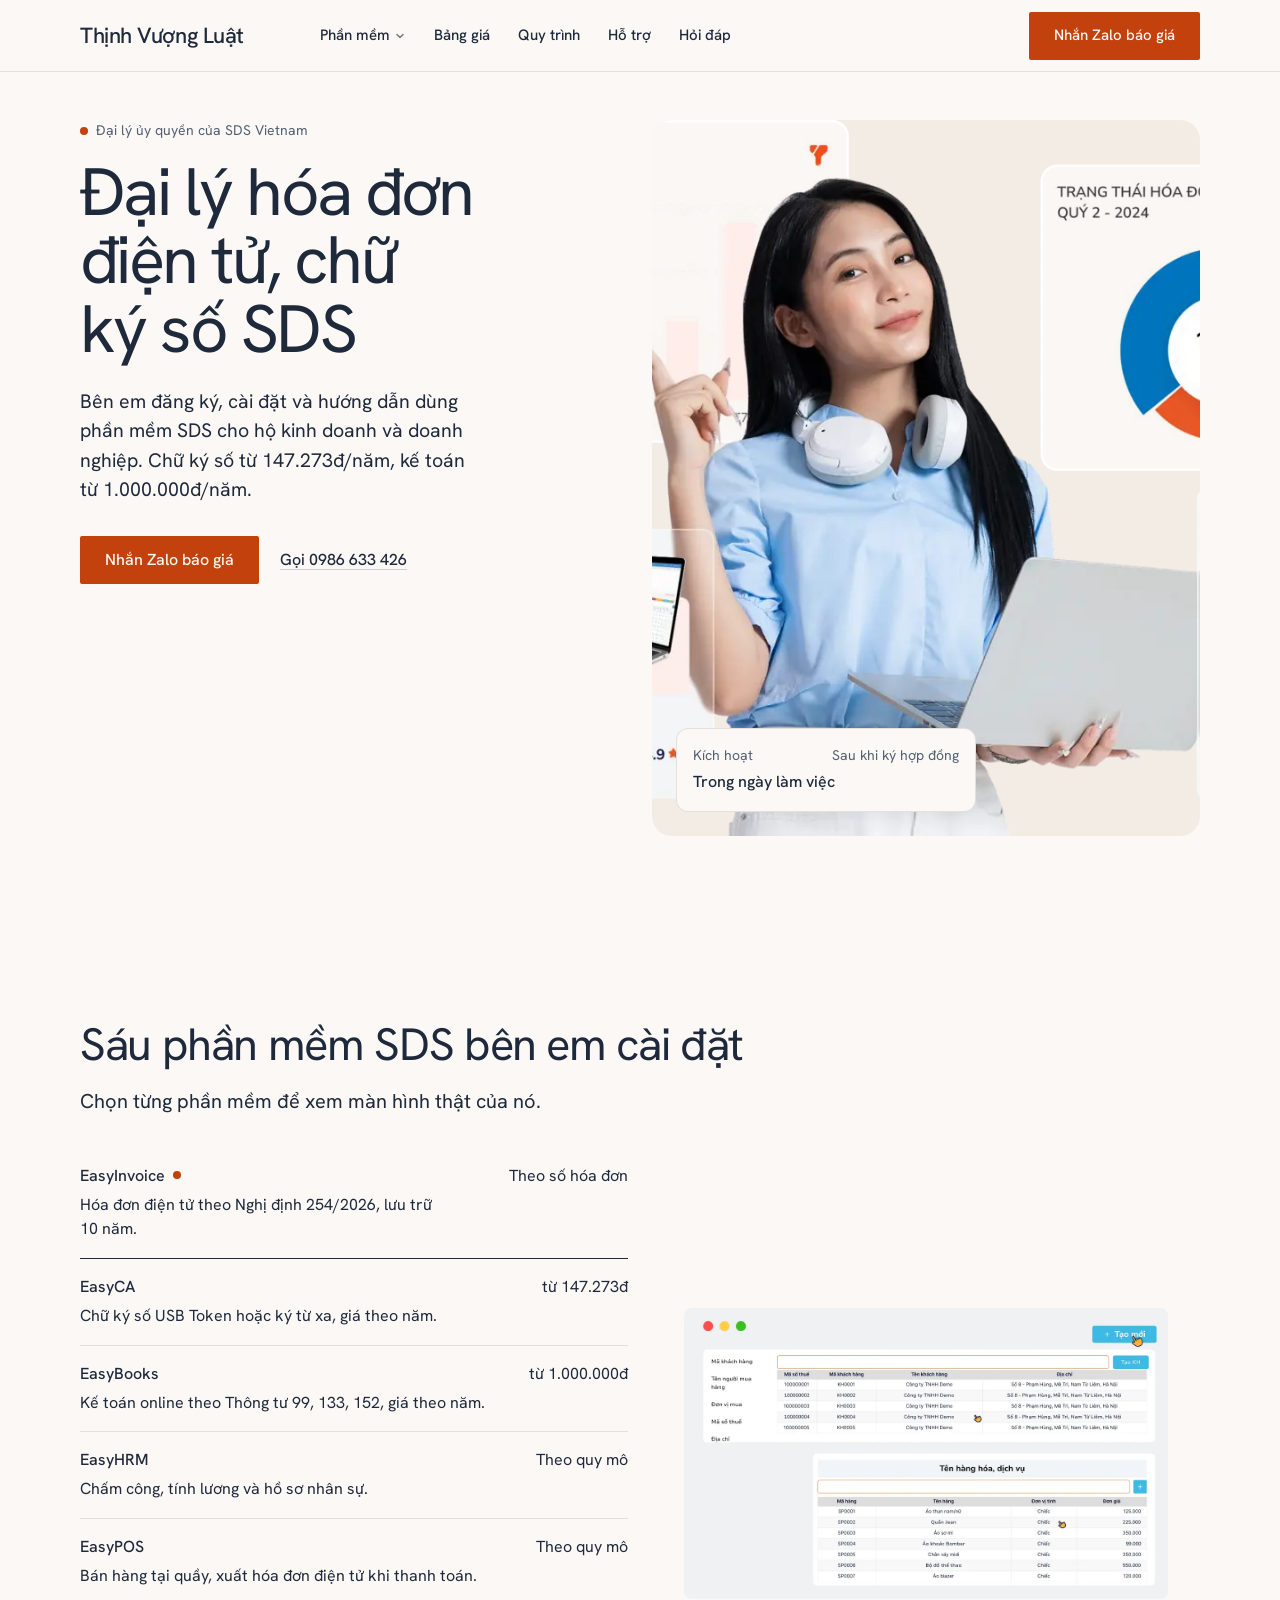
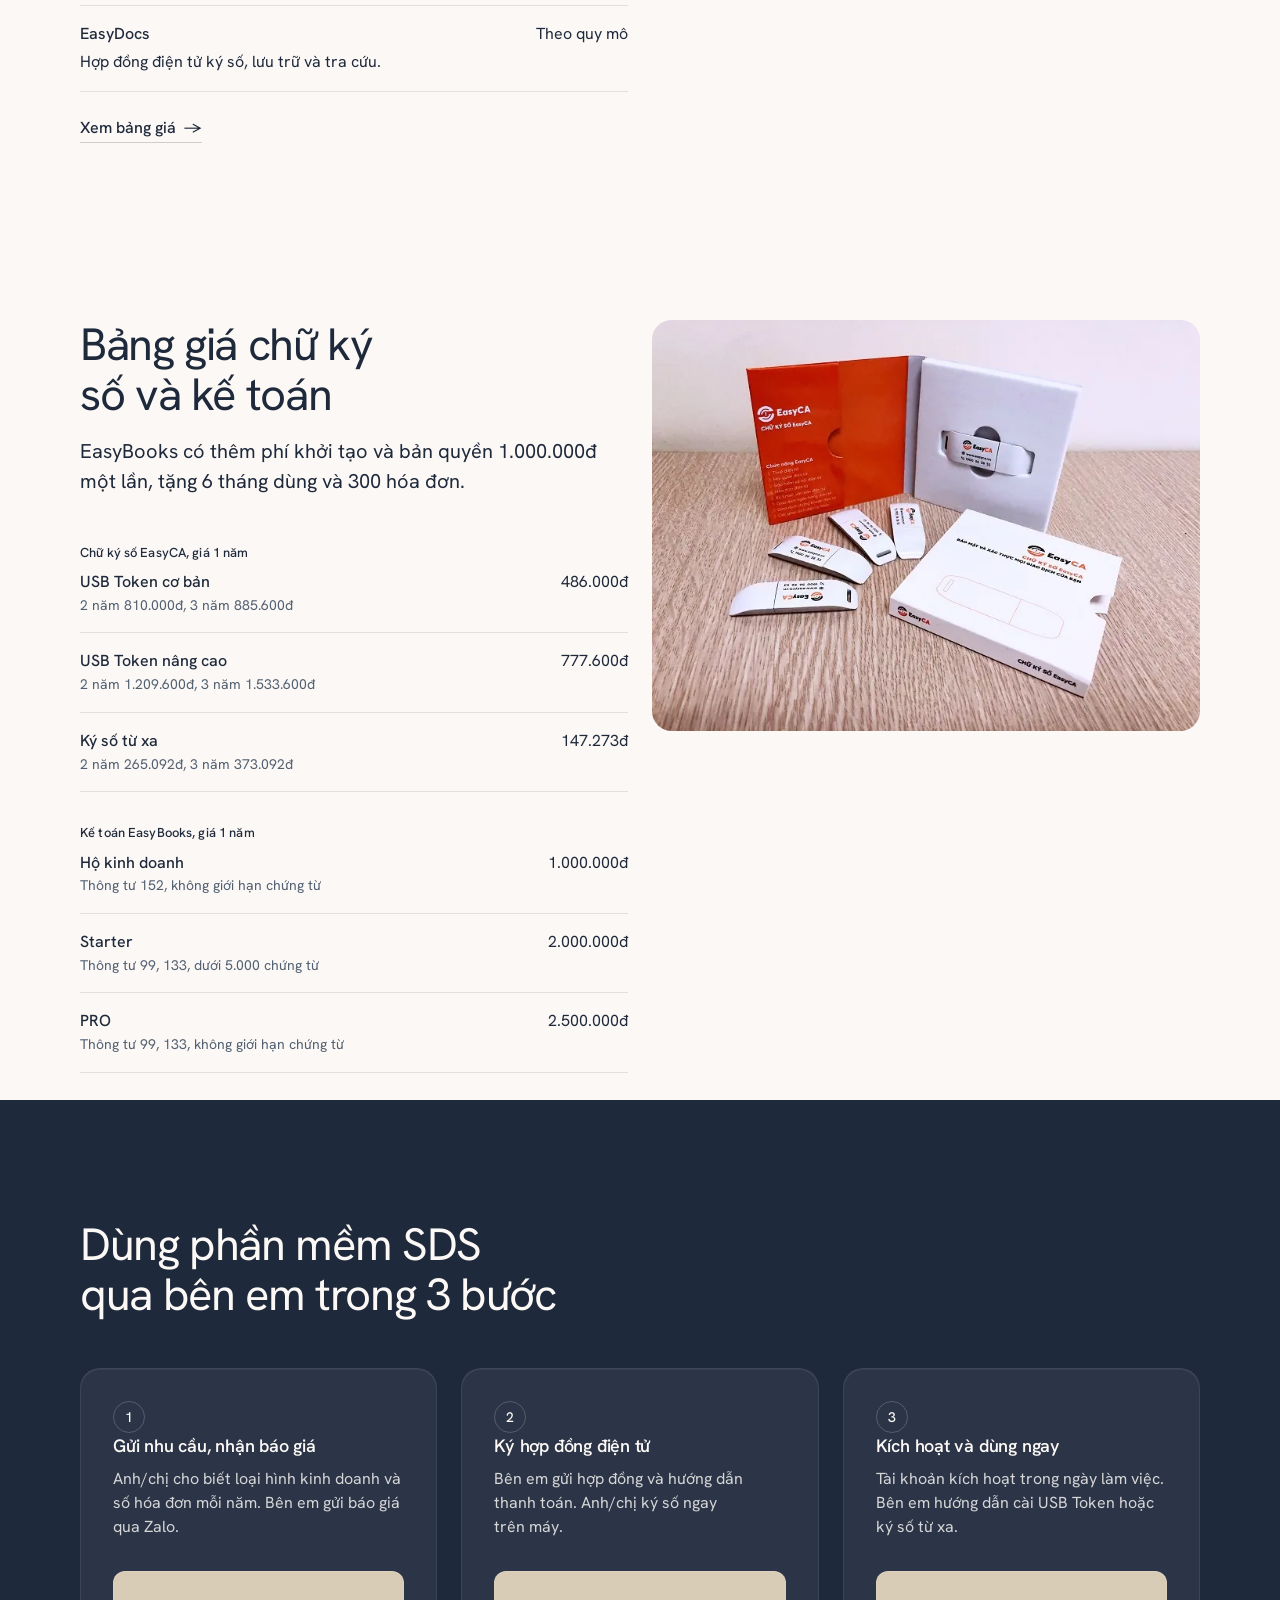
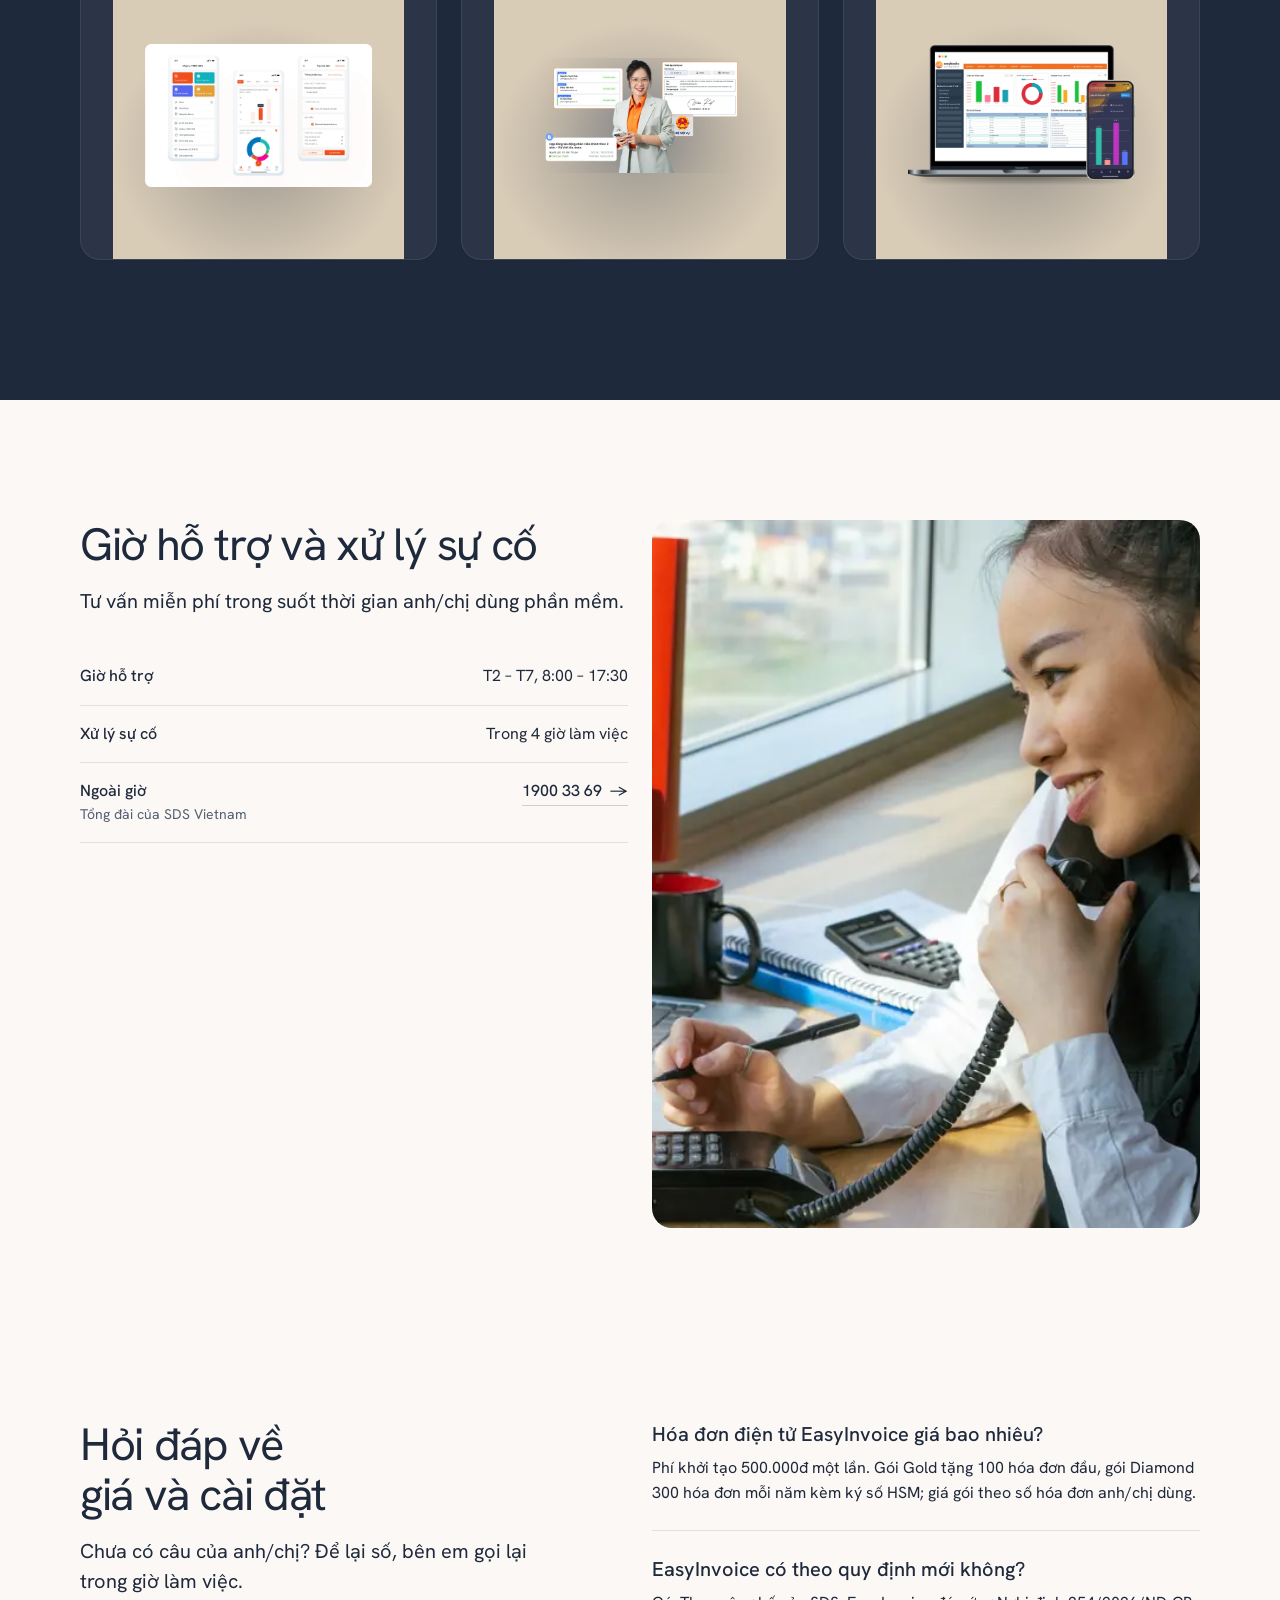
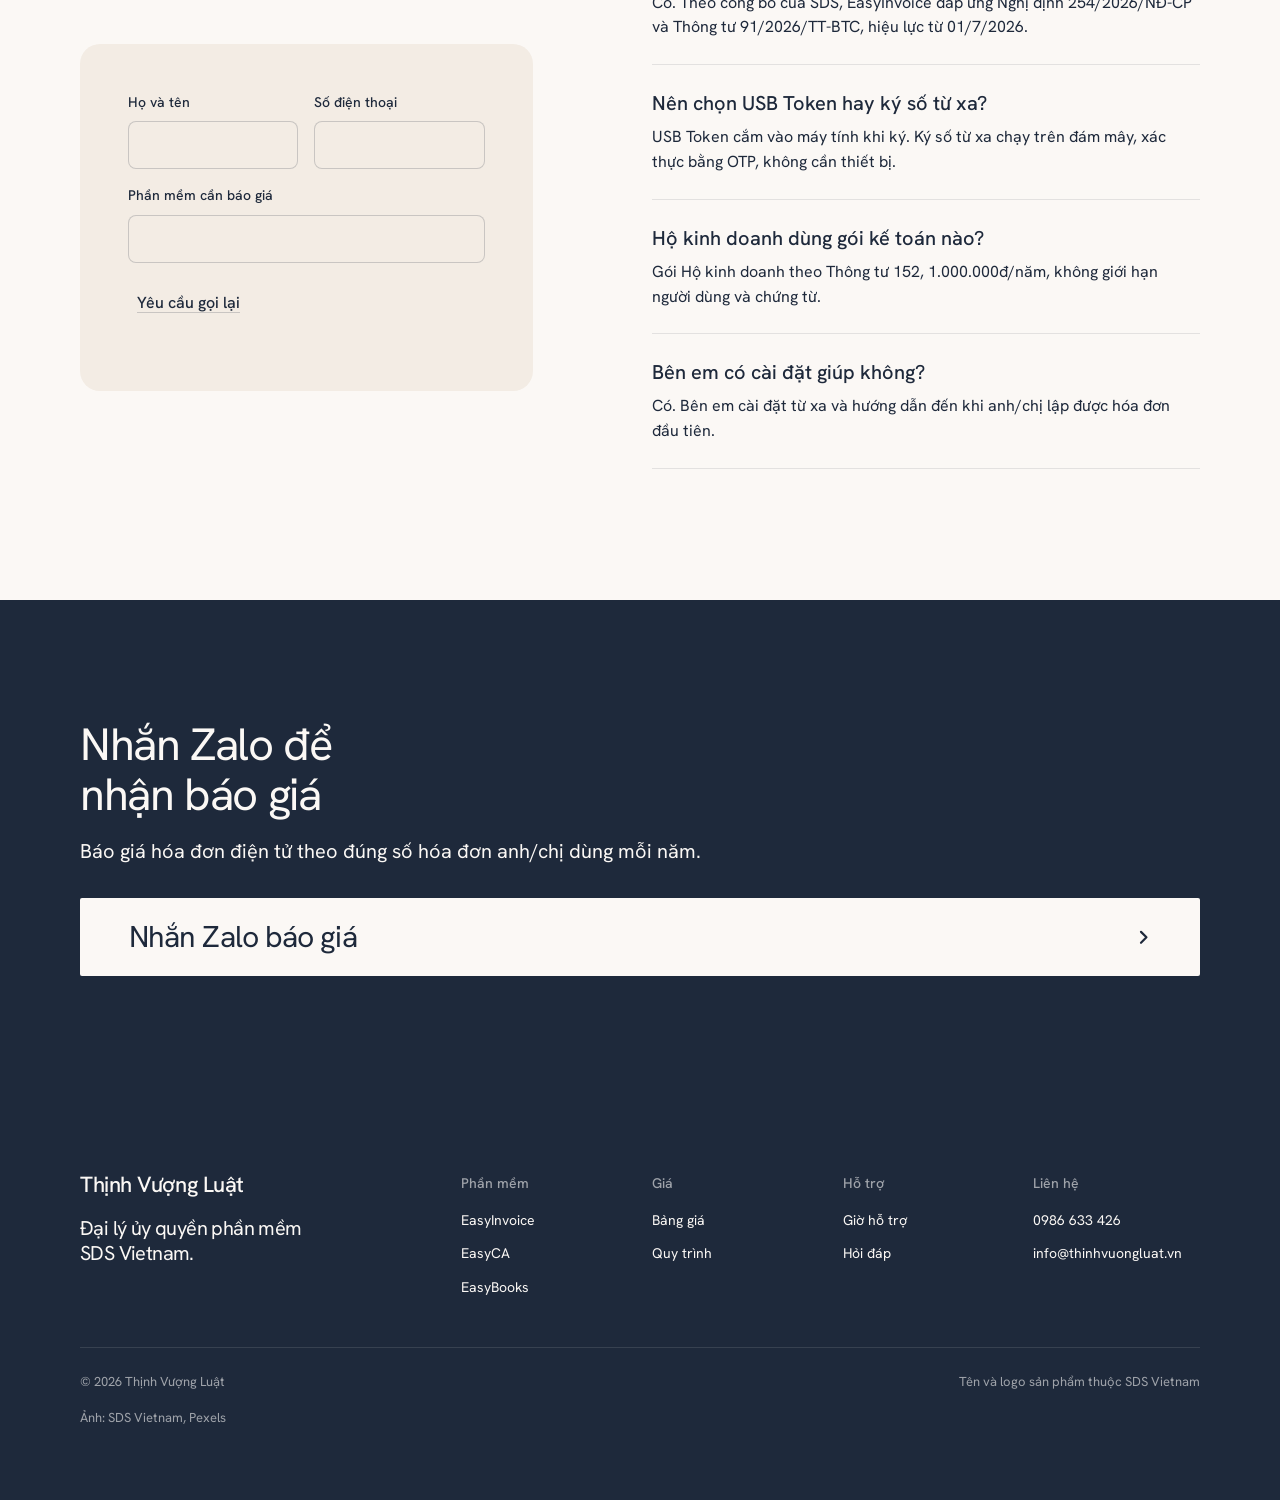
==== commit 306a8237: "style(mock): Hanken Grotesk for headings too, drop Newsreader The serif read awkwardly with stacked " ====
--- a/mock-redesign/index.html
+++ b/mock-redesign/index.html
@@ -18,7 +18,7 @@
 <link rel="icon" href="favicon.png" type="image/png">
 <link rel="preconnect" href="https://fonts.googleapis.com">
 <link rel="preconnect" href="https://fonts.gstatic.com" crossorigin>
-<link href="https://fonts.googleapis.com/css2?family=Newsreader:opsz,wght@6..72,400..700&family=Hanken+Grotesk:wght@400..600&display=swap" rel="stylesheet">
+<link href="https://fonts.googleapis.com/css2?family=Hanken+Grotesk:wght@400..700&display=swap" rel="stylesheet">
 <link rel="stylesheet" href="assets/system.css">
 <link rel="stylesheet" href="assets/ui/cards.css">
 <link rel="stylesheet" href="assets/motion/motion.css">
@@ -29,12 +29,11 @@
   --p-accent: #c2410c; --p-accent-ink: #fbf8f5; --p-action: #c2410c; --p-action-ink: #fbf8f5;
   --p-inv-bg: #1e293b; --p-inv-surface: #2b3547; --p-inv-ink: #fbf8f5; --p-inv-muted: #9fa3aa;
   --p-inv-accent: #fbf8f5; --p-inv-accent-ink: #1e293b; --p-inv-action: #fbf8f5; --p-inv-action-ink: #1e293b;
-  --font-display: "Newsreader", Georgia, serif;
+  --font-display: "Hanken Grotesk", system-ui, sans-serif;
   --font-text: "Hanken Grotesk", system-ui, sans-serif;
   --display-weight: 400;
-  --display-tracking: -0.018em;
-  --display-tracking-xl: -0.025em;
-  --ly-scale: 1.06;
+  --display-tracking: -0.03em;
+  --display-tracking-xl: -0.038em;
 }
 /* inside visuals only: SDS's own product images are cut-outs, so they sit whole on a surface panel */
 .frame--cut { background: var(--g-alt); }
@@ -60,7 +59,7 @@
 </head>
 <body>
 <!-- deal: hero split (re-dealt from photo) · nav-mega · footer-dark · close-type · dark-band · buttons block ·
-     wordmark · moment picture-develops · brand colours (navy, TV orange) · Newsreader / Hanken Grotesk · soft -->
+     wordmark · moment picture-develops · brand colours (navy, TV orange) · Hanken Grotesk · soft -->
 <header class="nav">
   <div class="wrap nav__bar">
     <a class="skip-link" href="#top">Đến nội dung chính</a>
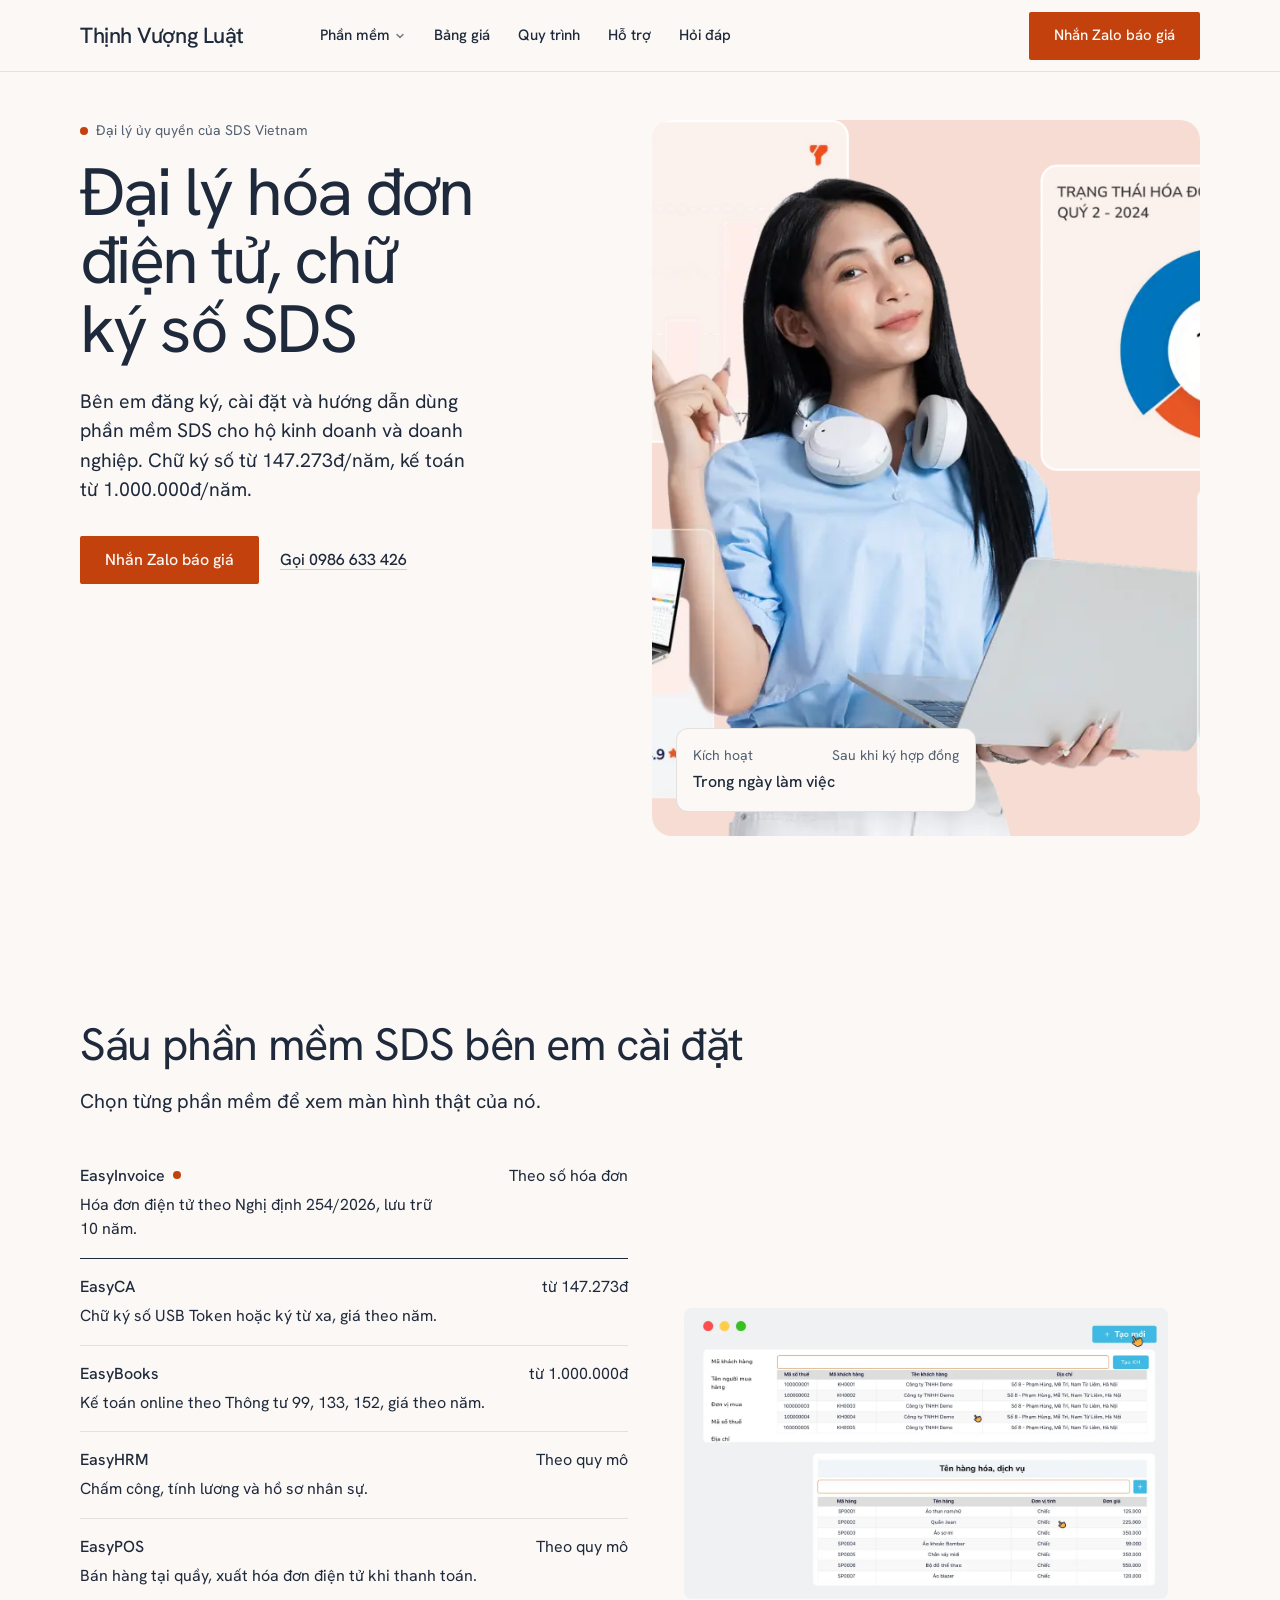
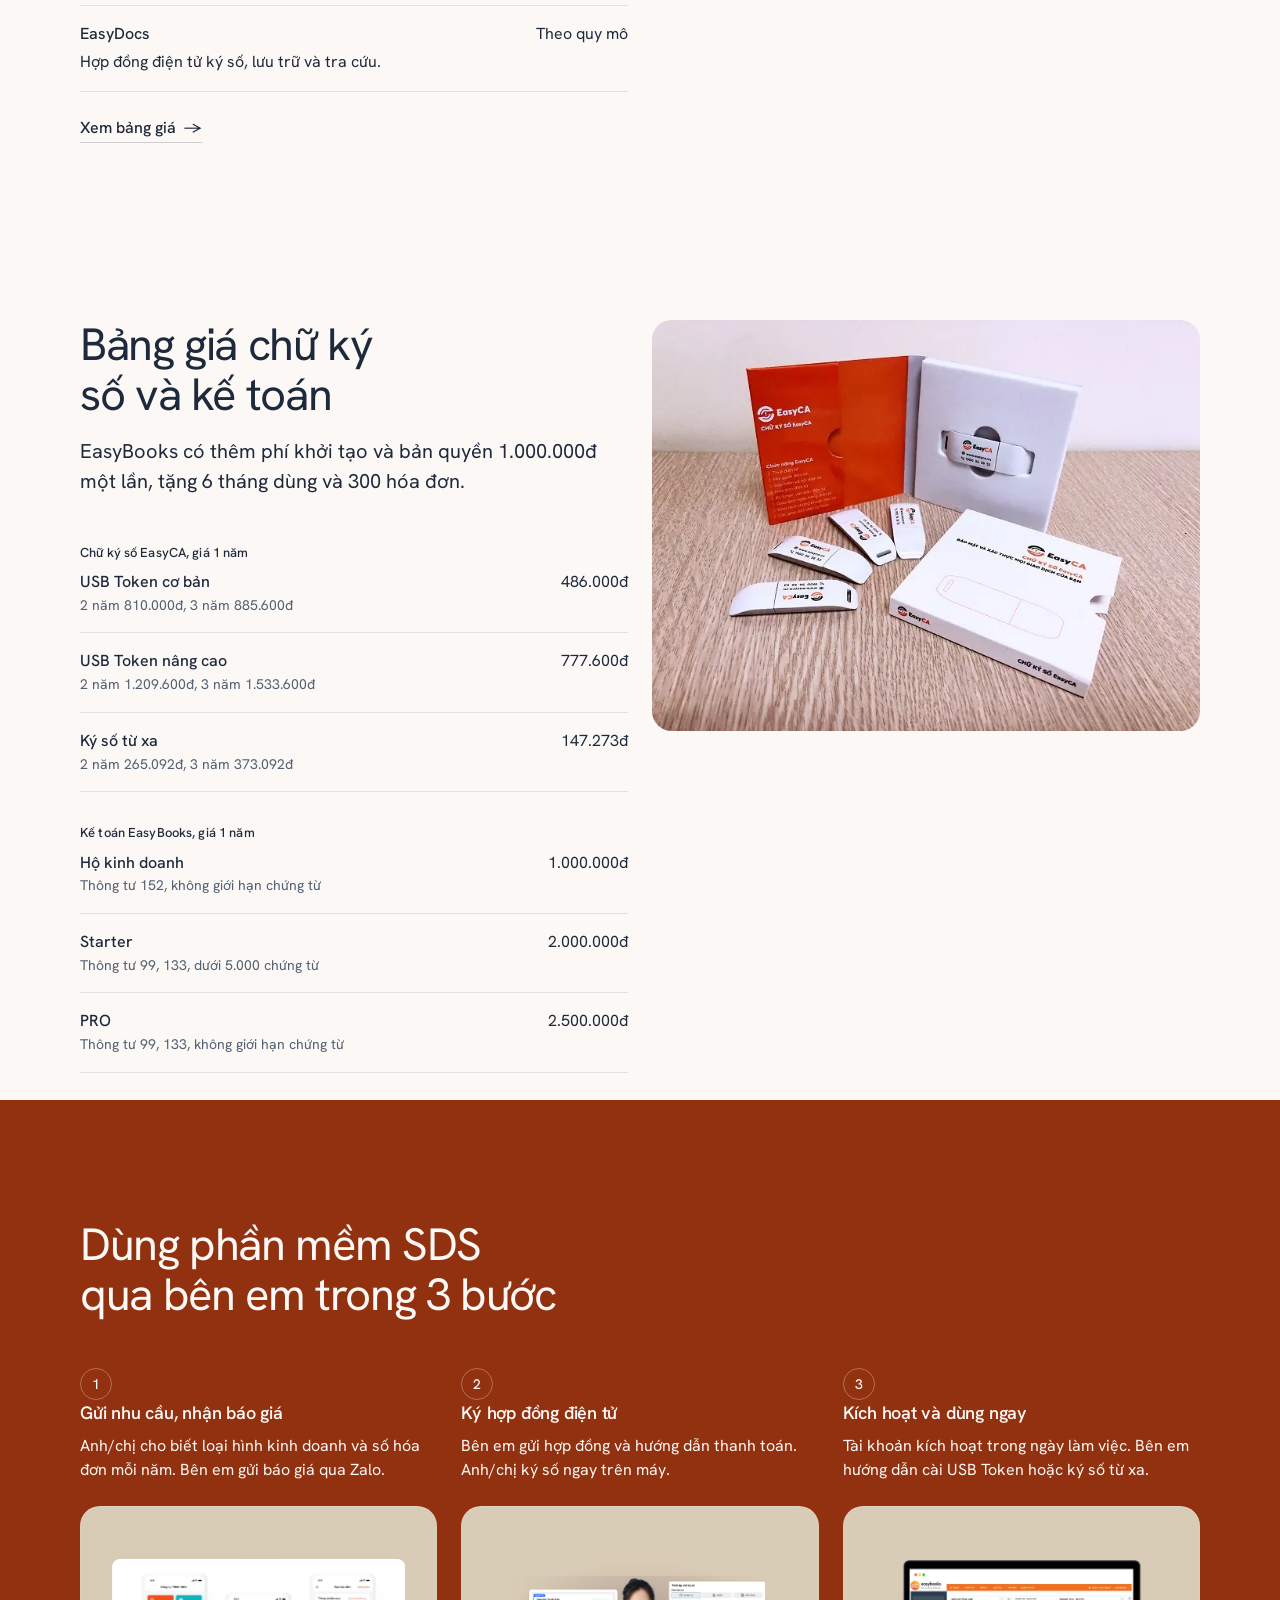
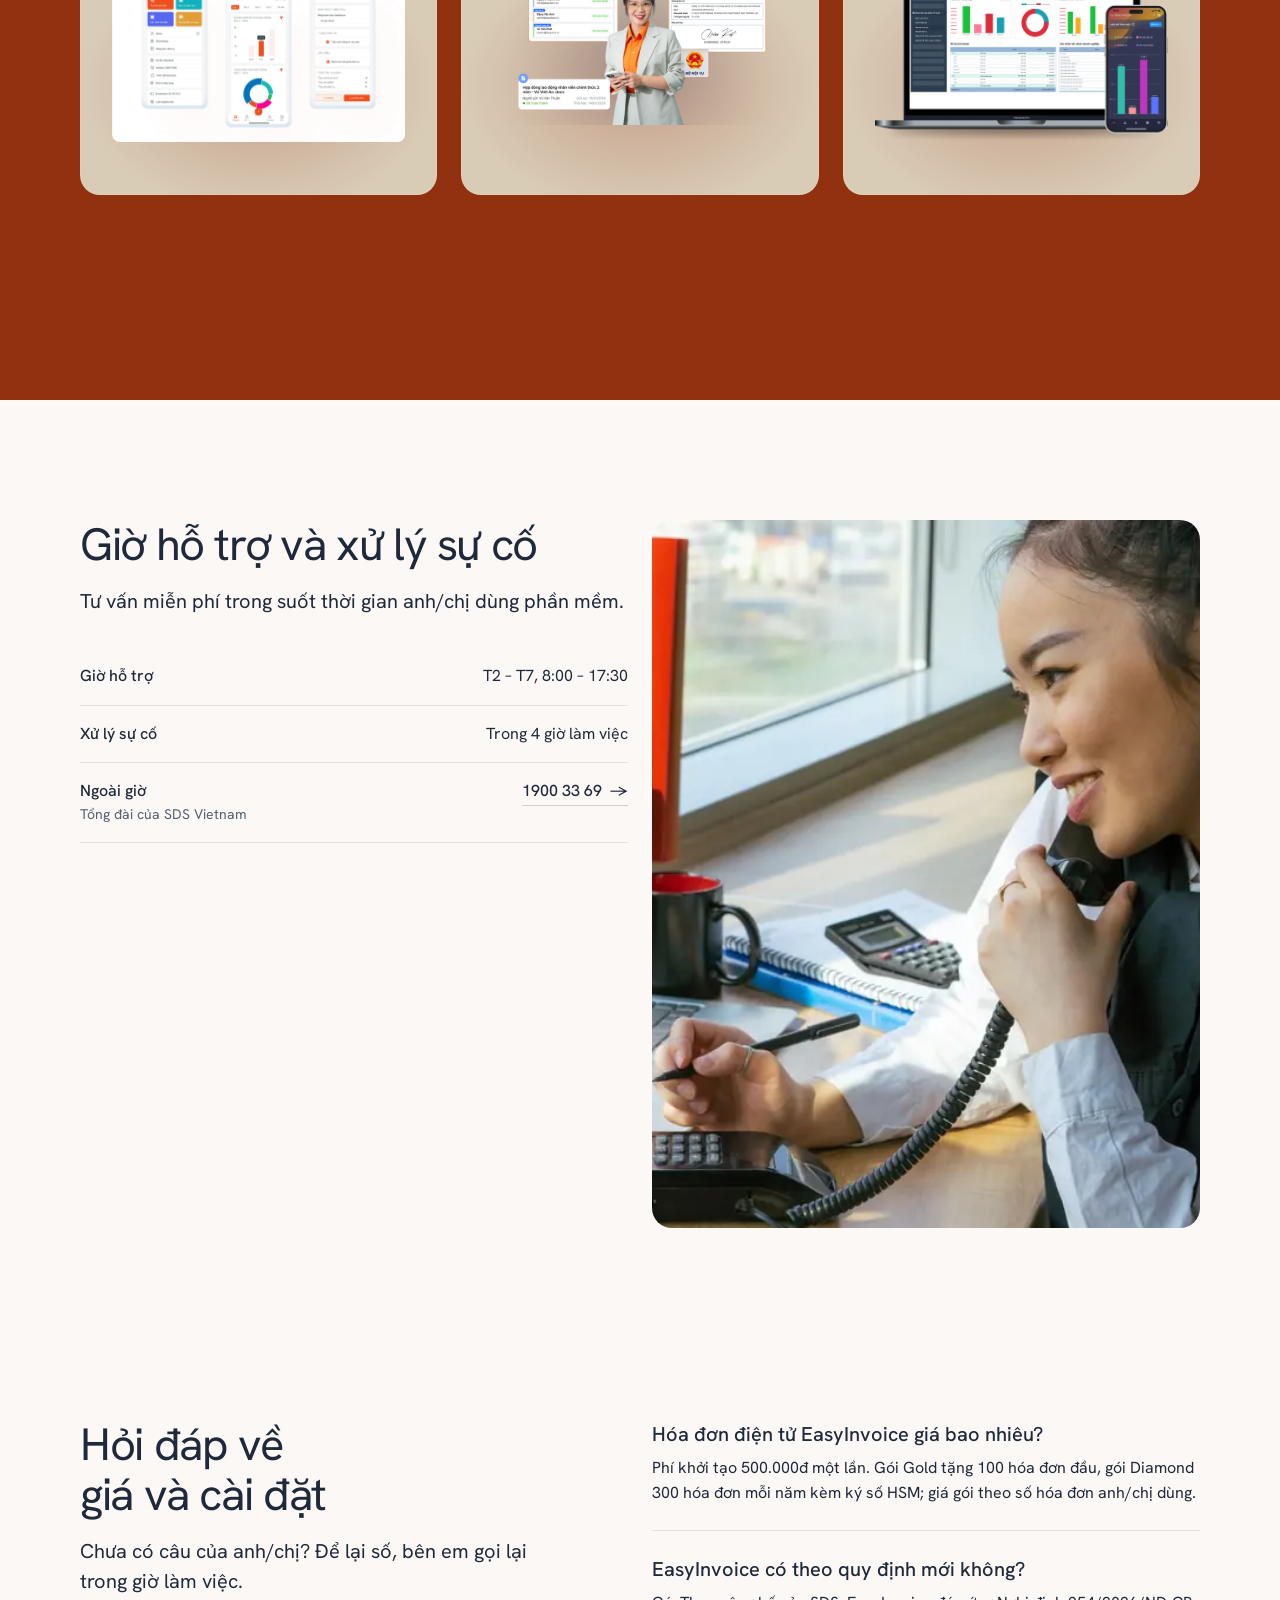
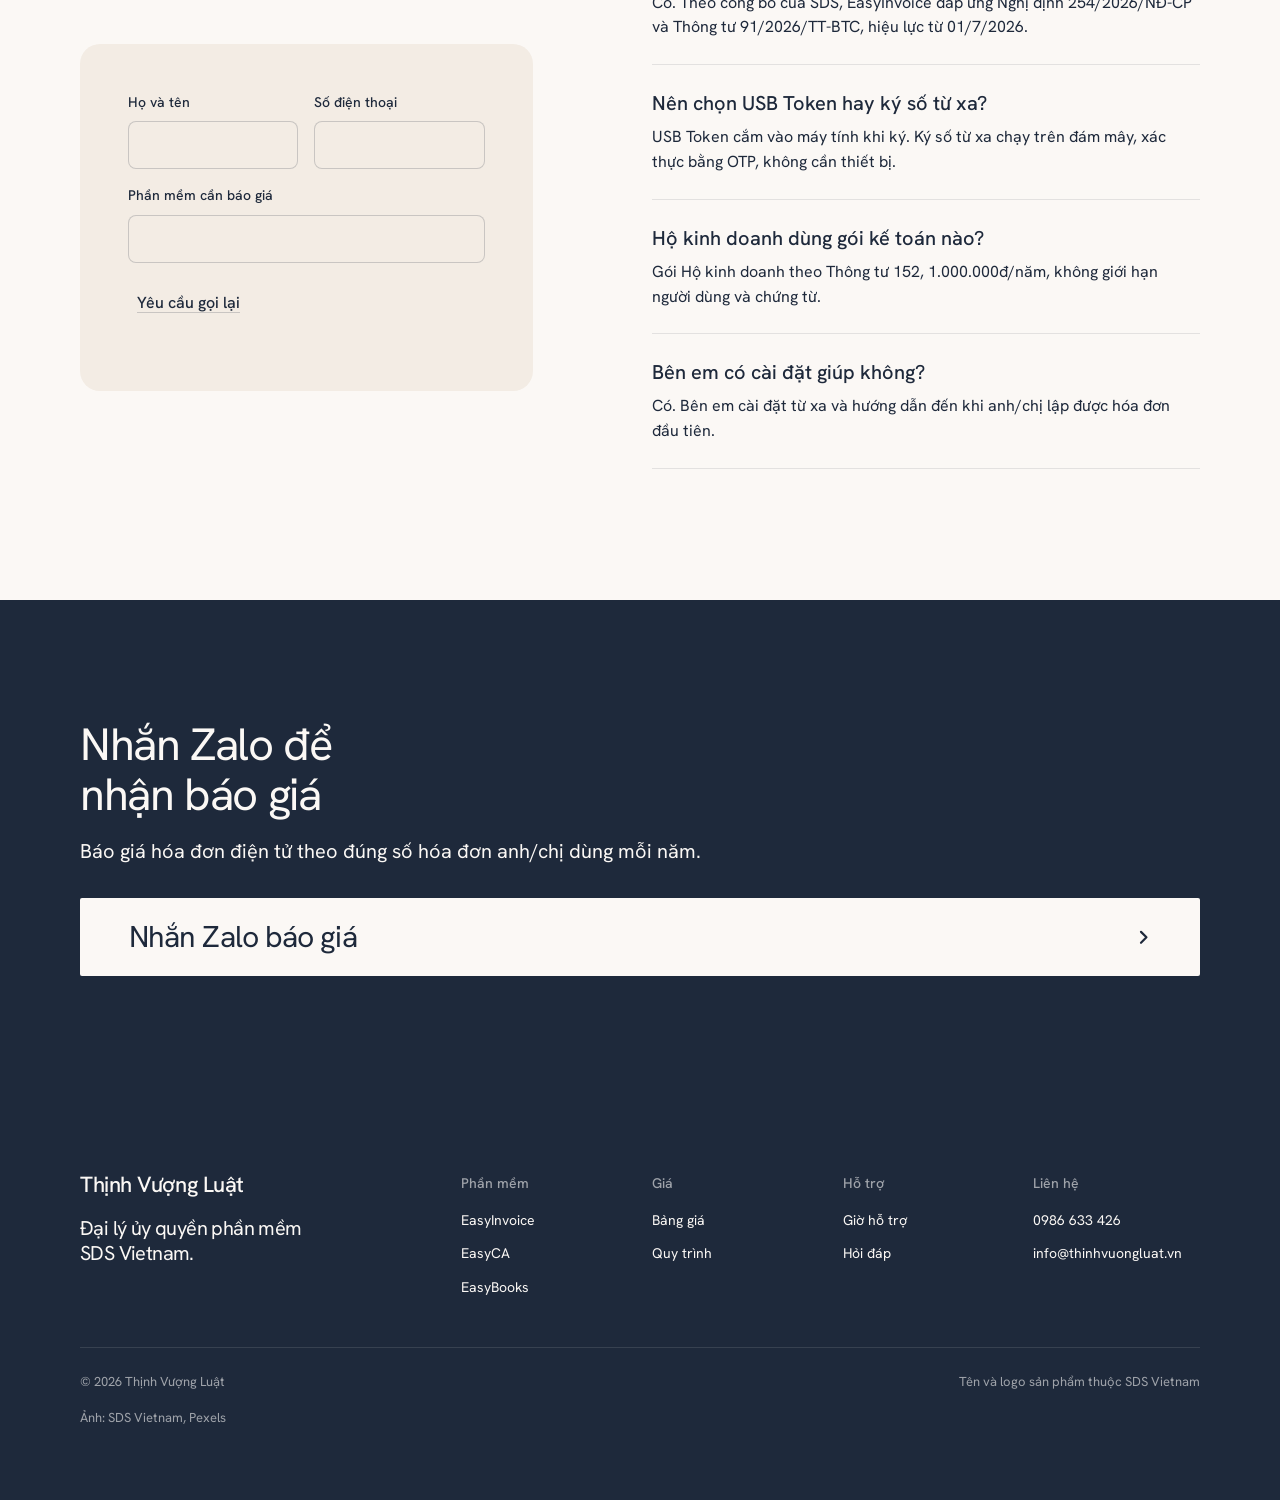
==== commit aa777ed0: "style(mock): stronger brand colour — orange band for the 3 steps, warm hero frame The steps section " ====
--- a/mock-redesign/index.html
+++ b/mock-redesign/index.html
@@ -38,7 +38,10 @@
 /* inside visuals only: SDS's own product images are cut-outs, so they sit whole on a surface panel */
 .frame--cut { background: var(--g-alt); }
 .frame--cut > .frame__img { object-fit: contain; padding: var(--s-6); }
-.hero__media.frame--cut { background: var(--p-surface); }
+.hero__media.frame--cut { background: color-mix(in oklab, var(--p-accent) 16%, var(--p-bg)); }
+/* the brand band: TV orange darkened until its light text passes 7:1 (backgrounds.md) */
+#quy-trinh { --p-accent: #923110; --muted: var(--p-accent-ink); }
+#quy-trinh .card { --c-text: var(--p-accent-ink); }
 .rows .rows__name small { display: block; font-weight: 400; color: var(--muted); font-size: var(--t-small); }
 /* picture-develops: the section's one photograph, on the split's right column, as tall as the text beside it */
 .develop { margin: 0; border-radius: var(--r-lg); overflow: hidden; height: var(--ly-fit); }
@@ -172,23 +175,23 @@
     </div>
   </section>
 
-  <section class="section ground-inverse" id="quy-trinh" style="--hm: 2" aria-labelledby="qt-h">
+  <section class="section ground-brand" id="quy-trinh" style="--hm: 2" aria-labelledby="qt-h">
     <div class="wrap">
       <div class="section-head"><h2 id="qt-h">Dùng phần mềm SDS qua bên em trong 3 bước</h2></div>
       <div class="grid">
-        <article class="card card--row span-4">
+        <article class="card card--row card--open span-4">
           <span class="step-num">1</span>
           <h3>Gửi nhu cầu, nhận báo giá</h3>
           <p>Anh/chị cho biết loại hình kinh doanh và số hóa đơn mỗi năm. Bên em gửi báo giá qua Zalo.</p>
           <div class="panel frame--cut"><img width="1177" height="736" class="frame__img" src="img/easyinvoice-mobile.webp" alt="EasyInvoice trên điện thoại và máy tính" loading="lazy" data-source="supplier" data-subject="EasyInvoice"></div>
         </article>
-        <article class="card card--row span-4">
+        <article class="card card--row card--open span-4">
           <span class="step-num">2</span>
           <h3>Ký hợp đồng điện tử</h3>
           <p>Bên em gửi hợp đồng và hướng dẫn thanh toán. Anh/chị ký số ngay trên máy.</p>
           <div class="panel frame--cut"><img width="1400" height="707" class="frame__img" src="img/easydocs-hero.webp" alt="Hợp đồng lao động được ký số trên EasyDocs" loading="lazy" data-source="supplier" data-subject="EasyDocs"></div>
         </article>
-        <article class="card card--row span-4">
+        <article class="card card--row card--open span-4">
           <span class="step-num">3</span>
           <h3>Kích hoạt và dùng ngay</h3>
           <p>Tài khoản kích hoạt trong ngày làm việc. Bên em hướng dẫn cài USB Token hoặc ký số từ xa.</p>
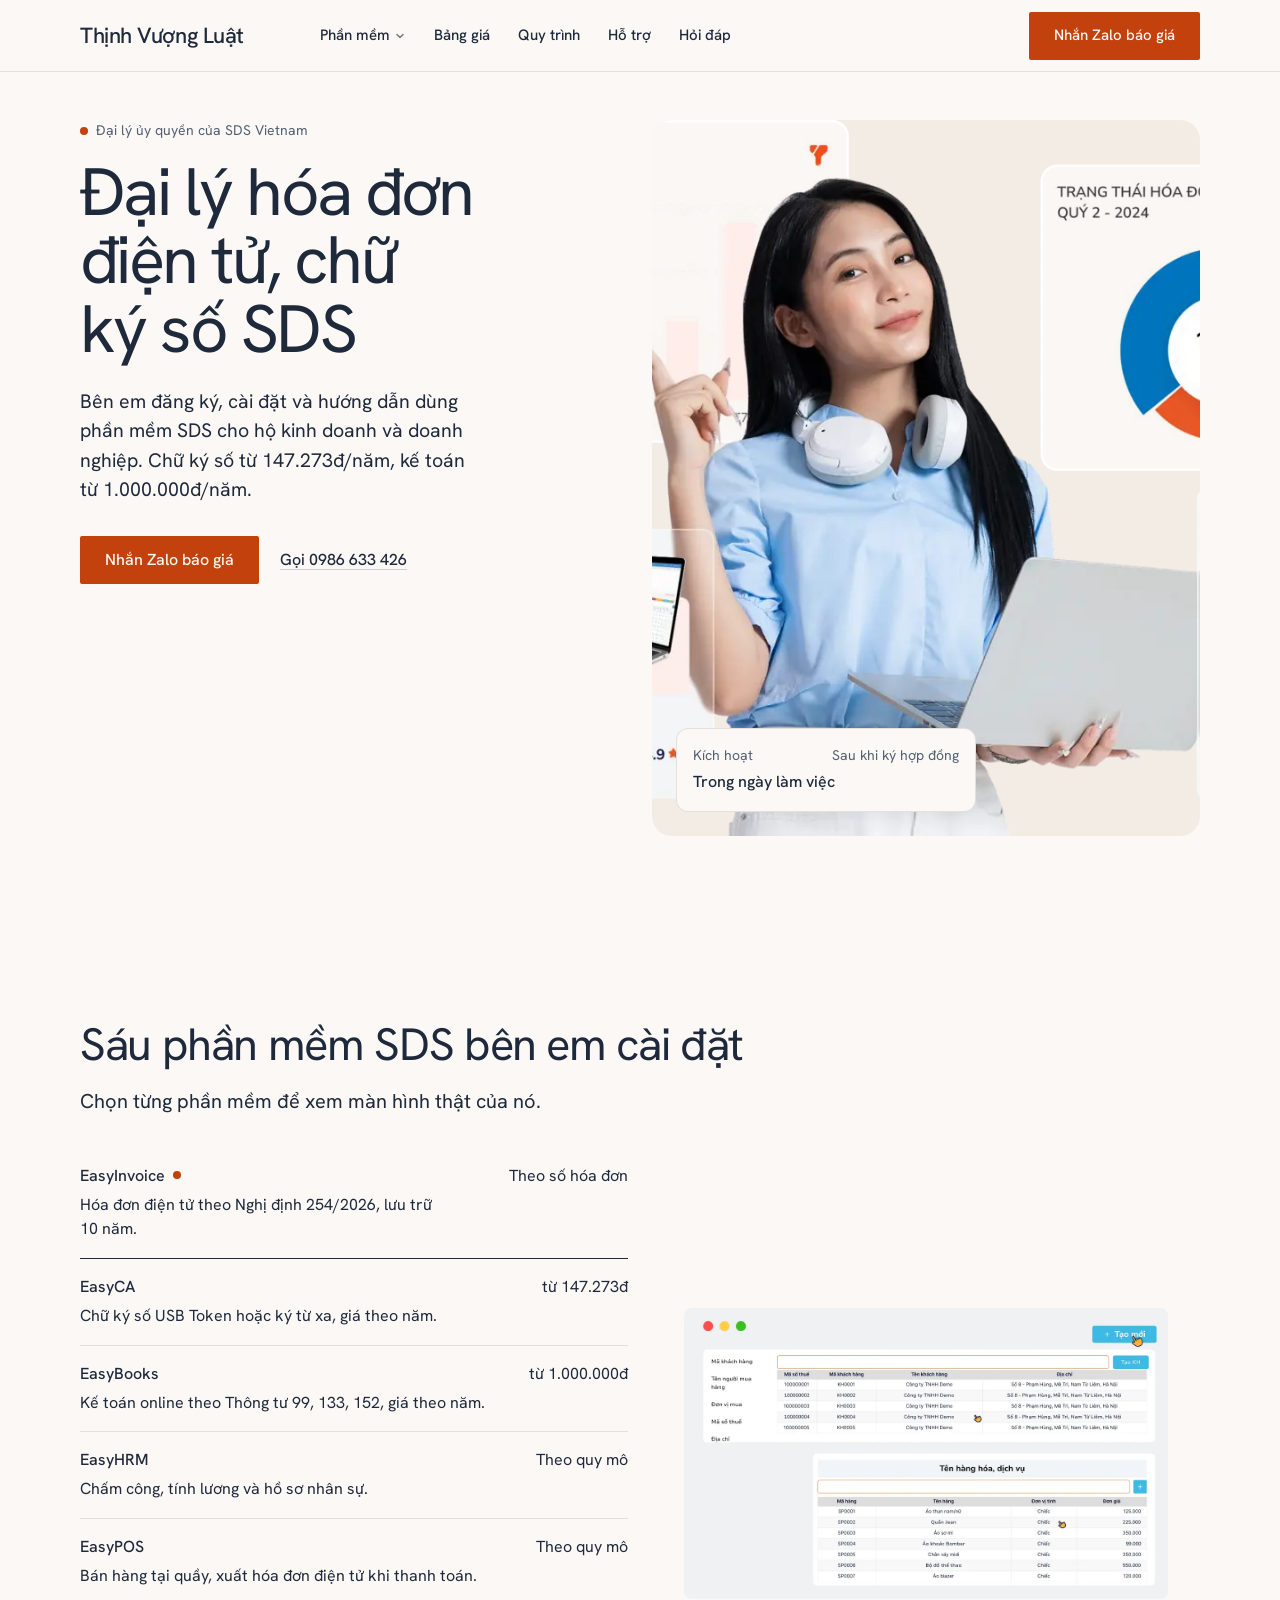
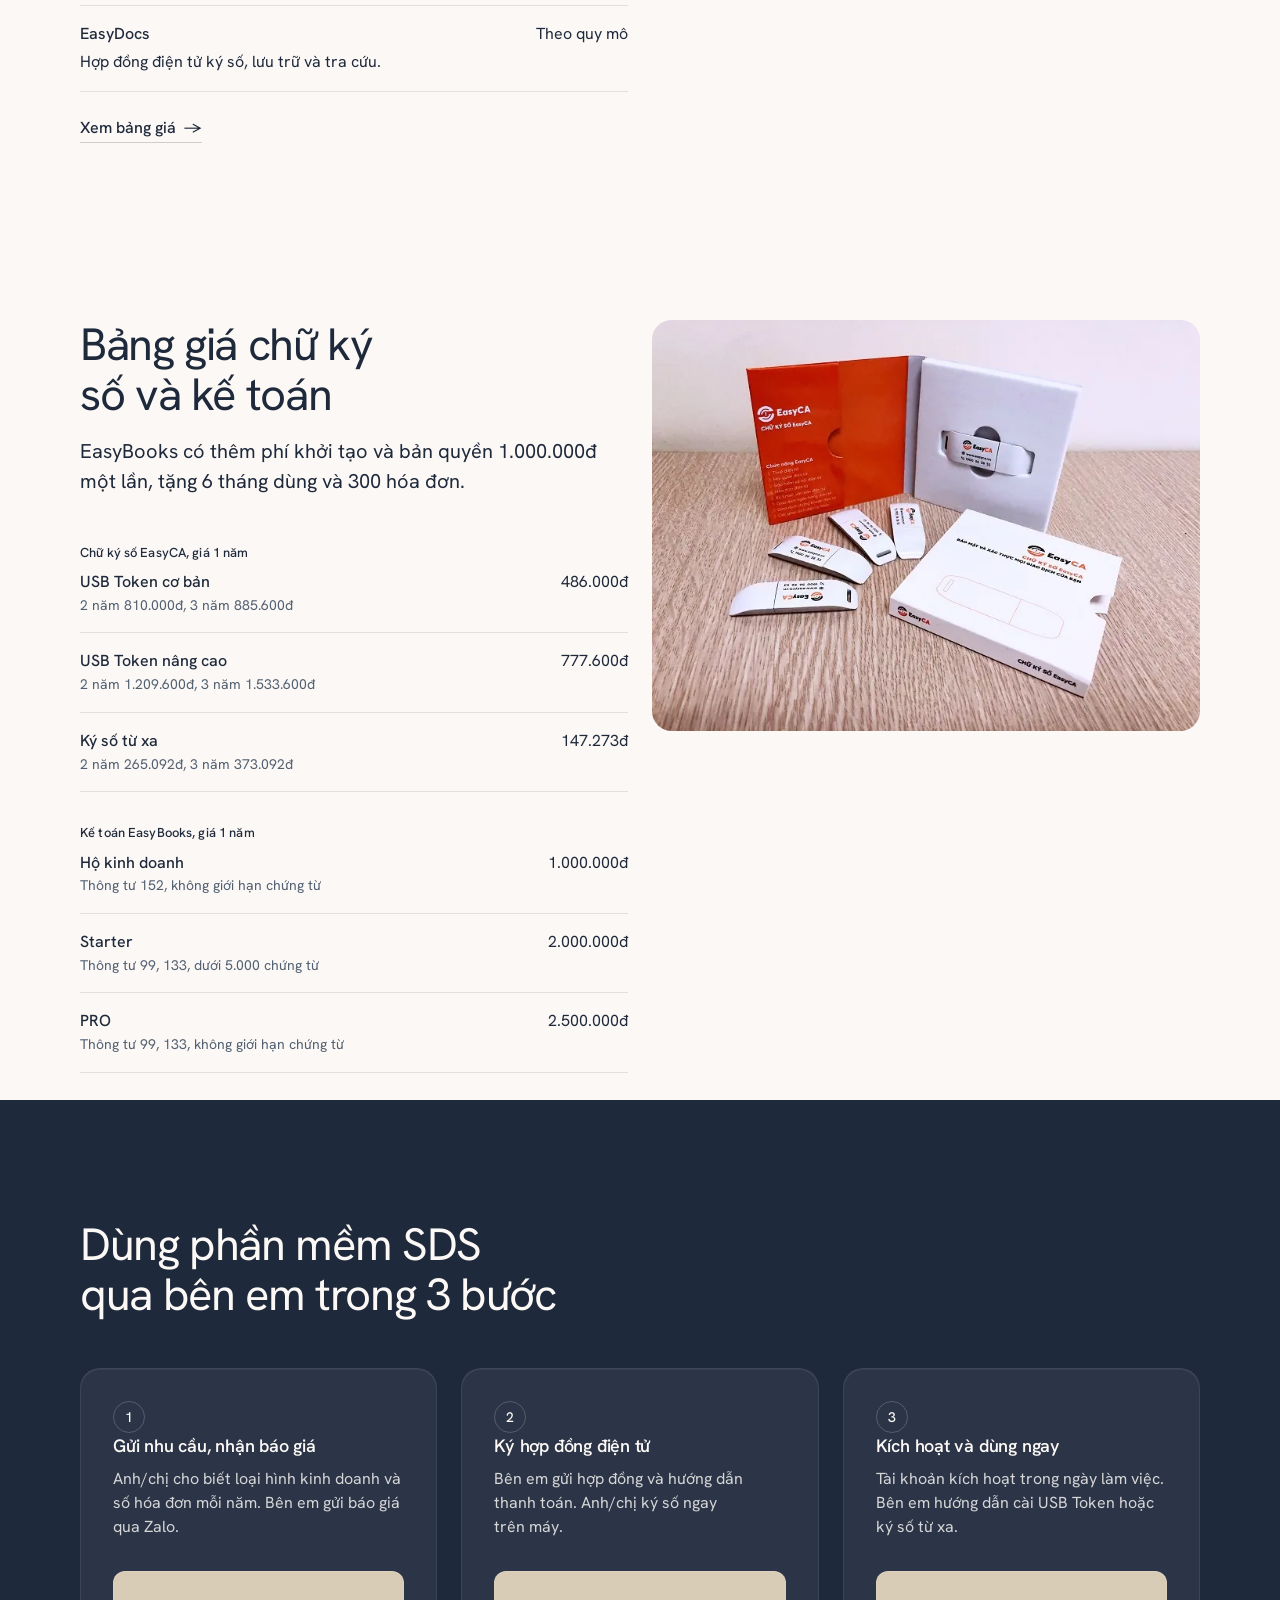
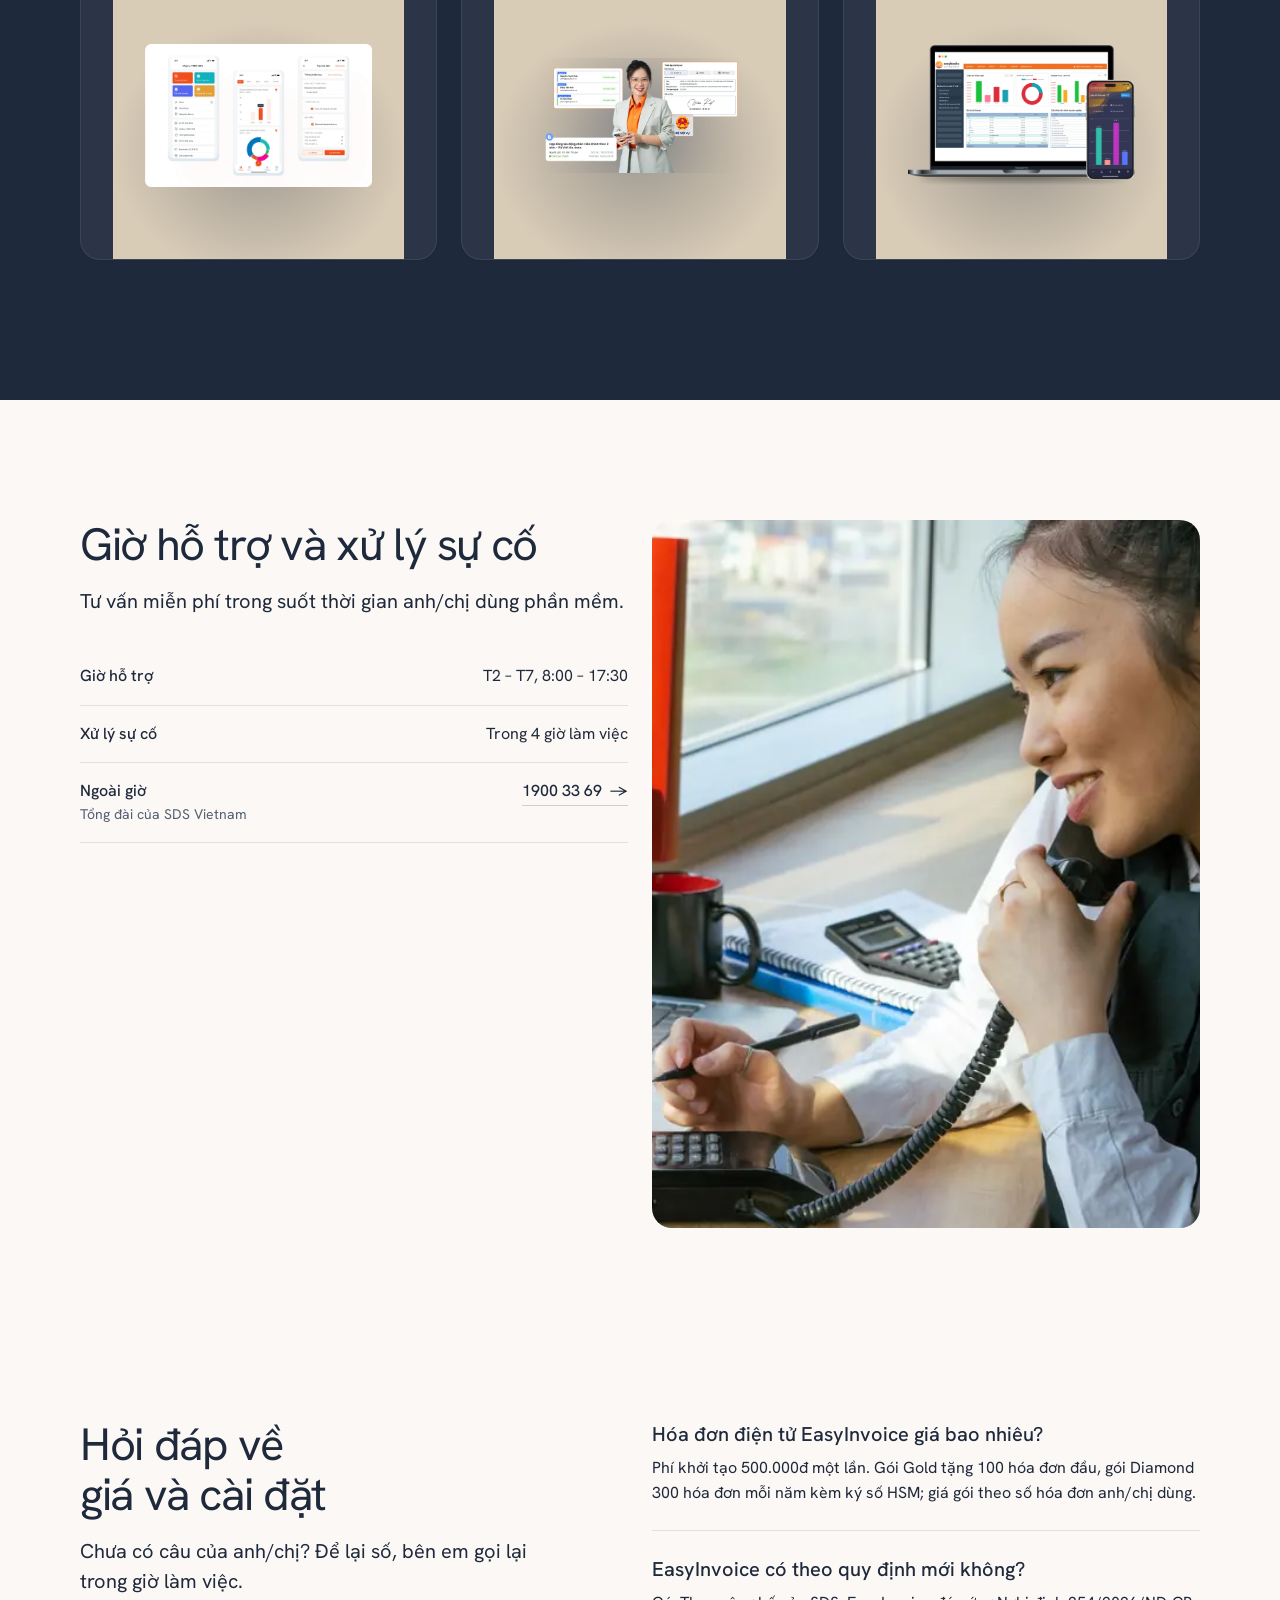
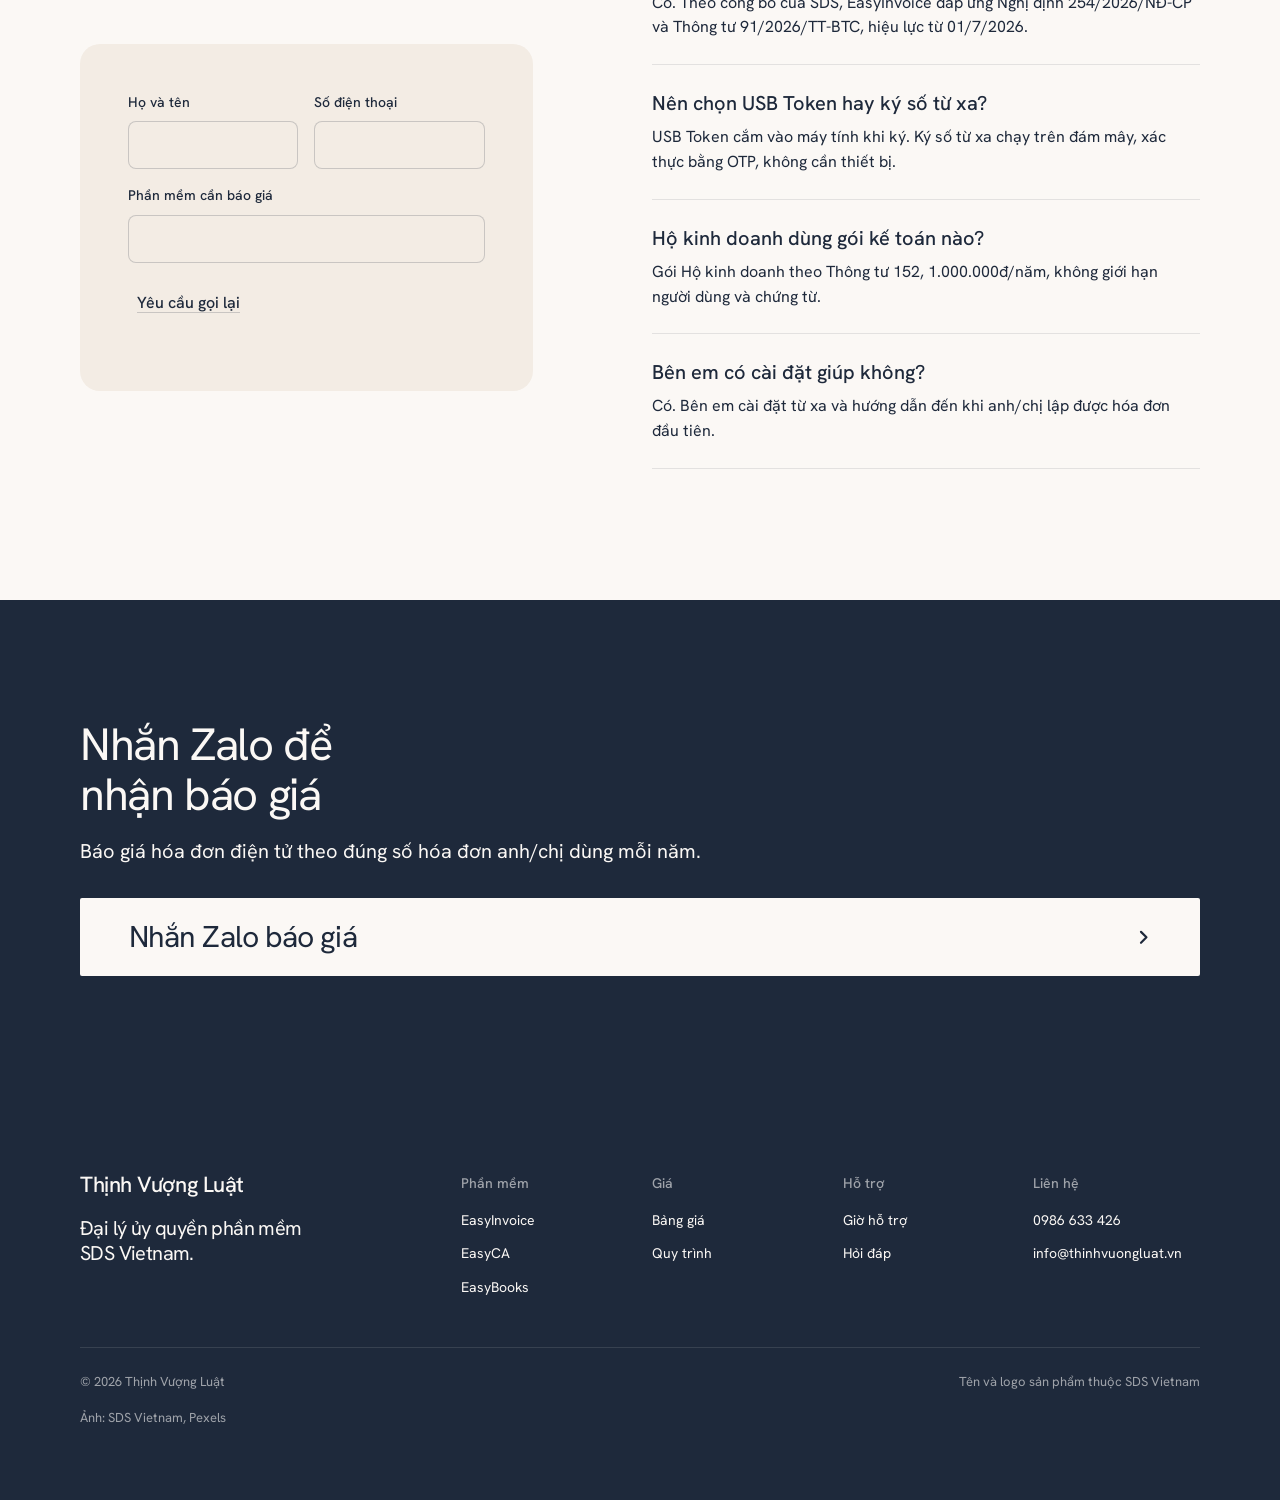
==== commit e5c1f79a: "Revert "style(mock): stronger brand colour — orange band for the 3 steps, warm hero frame" The clien" ====
--- a/mock-redesign/index.html
+++ b/mock-redesign/index.html
@@ -38,10 +38,7 @@
 /* inside visuals only: SDS's own product images are cut-outs, so they sit whole on a surface panel */
 .frame--cut { background: var(--g-alt); }
 .frame--cut > .frame__img { object-fit: contain; padding: var(--s-6); }
-.hero__media.frame--cut { background: color-mix(in oklab, var(--p-accent) 16%, var(--p-bg)); }
-/* the brand band: TV orange darkened until its light text passes 7:1 (backgrounds.md) */
-#quy-trinh { --p-accent: #923110; --muted: var(--p-accent-ink); }
-#quy-trinh .card { --c-text: var(--p-accent-ink); }
+.hero__media.frame--cut { background: var(--p-surface); }
 .rows .rows__name small { display: block; font-weight: 400; color: var(--muted); font-size: var(--t-small); }
 /* picture-develops: the section's one photograph, on the split's right column, as tall as the text beside it */
 .develop { margin: 0; border-radius: var(--r-lg); overflow: hidden; height: var(--ly-fit); }
@@ -175,23 +172,23 @@
     </div>
   </section>
 
-  <section class="section ground-brand" id="quy-trinh" style="--hm: 2" aria-labelledby="qt-h">
+  <section class="section ground-inverse" id="quy-trinh" style="--hm: 2" aria-labelledby="qt-h">
     <div class="wrap">
       <div class="section-head"><h2 id="qt-h">Dùng phần mềm SDS qua bên em trong 3 bước</h2></div>
       <div class="grid">
-        <article class="card card--row card--open span-4">
+        <article class="card card--row span-4">
           <span class="step-num">1</span>
           <h3>Gửi nhu cầu, nhận báo giá</h3>
           <p>Anh/chị cho biết loại hình kinh doanh và số hóa đơn mỗi năm. Bên em gửi báo giá qua Zalo.</p>
           <div class="panel frame--cut"><img width="1177" height="736" class="frame__img" src="img/easyinvoice-mobile.webp" alt="EasyInvoice trên điện thoại và máy tính" loading="lazy" data-source="supplier" data-subject="EasyInvoice"></div>
         </article>
-        <article class="card card--row card--open span-4">
+        <article class="card card--row span-4">
           <span class="step-num">2</span>
           <h3>Ký hợp đồng điện tử</h3>
           <p>Bên em gửi hợp đồng và hướng dẫn thanh toán. Anh/chị ký số ngay trên máy.</p>
           <div class="panel frame--cut"><img width="1400" height="707" class="frame__img" src="img/easydocs-hero.webp" alt="Hợp đồng lao động được ký số trên EasyDocs" loading="lazy" data-source="supplier" data-subject="EasyDocs"></div>
         </article>
-        <article class="card card--row card--open span-4">
+        <article class="card card--row span-4">
           <span class="step-num">3</span>
           <h3>Kích hoạt và dùng ngay</h3>
           <p>Tài khoản kích hoạt trong ngày làm việc. Bên em hướng dẫn cài USB Token hoặc ký số từ xa.</p>
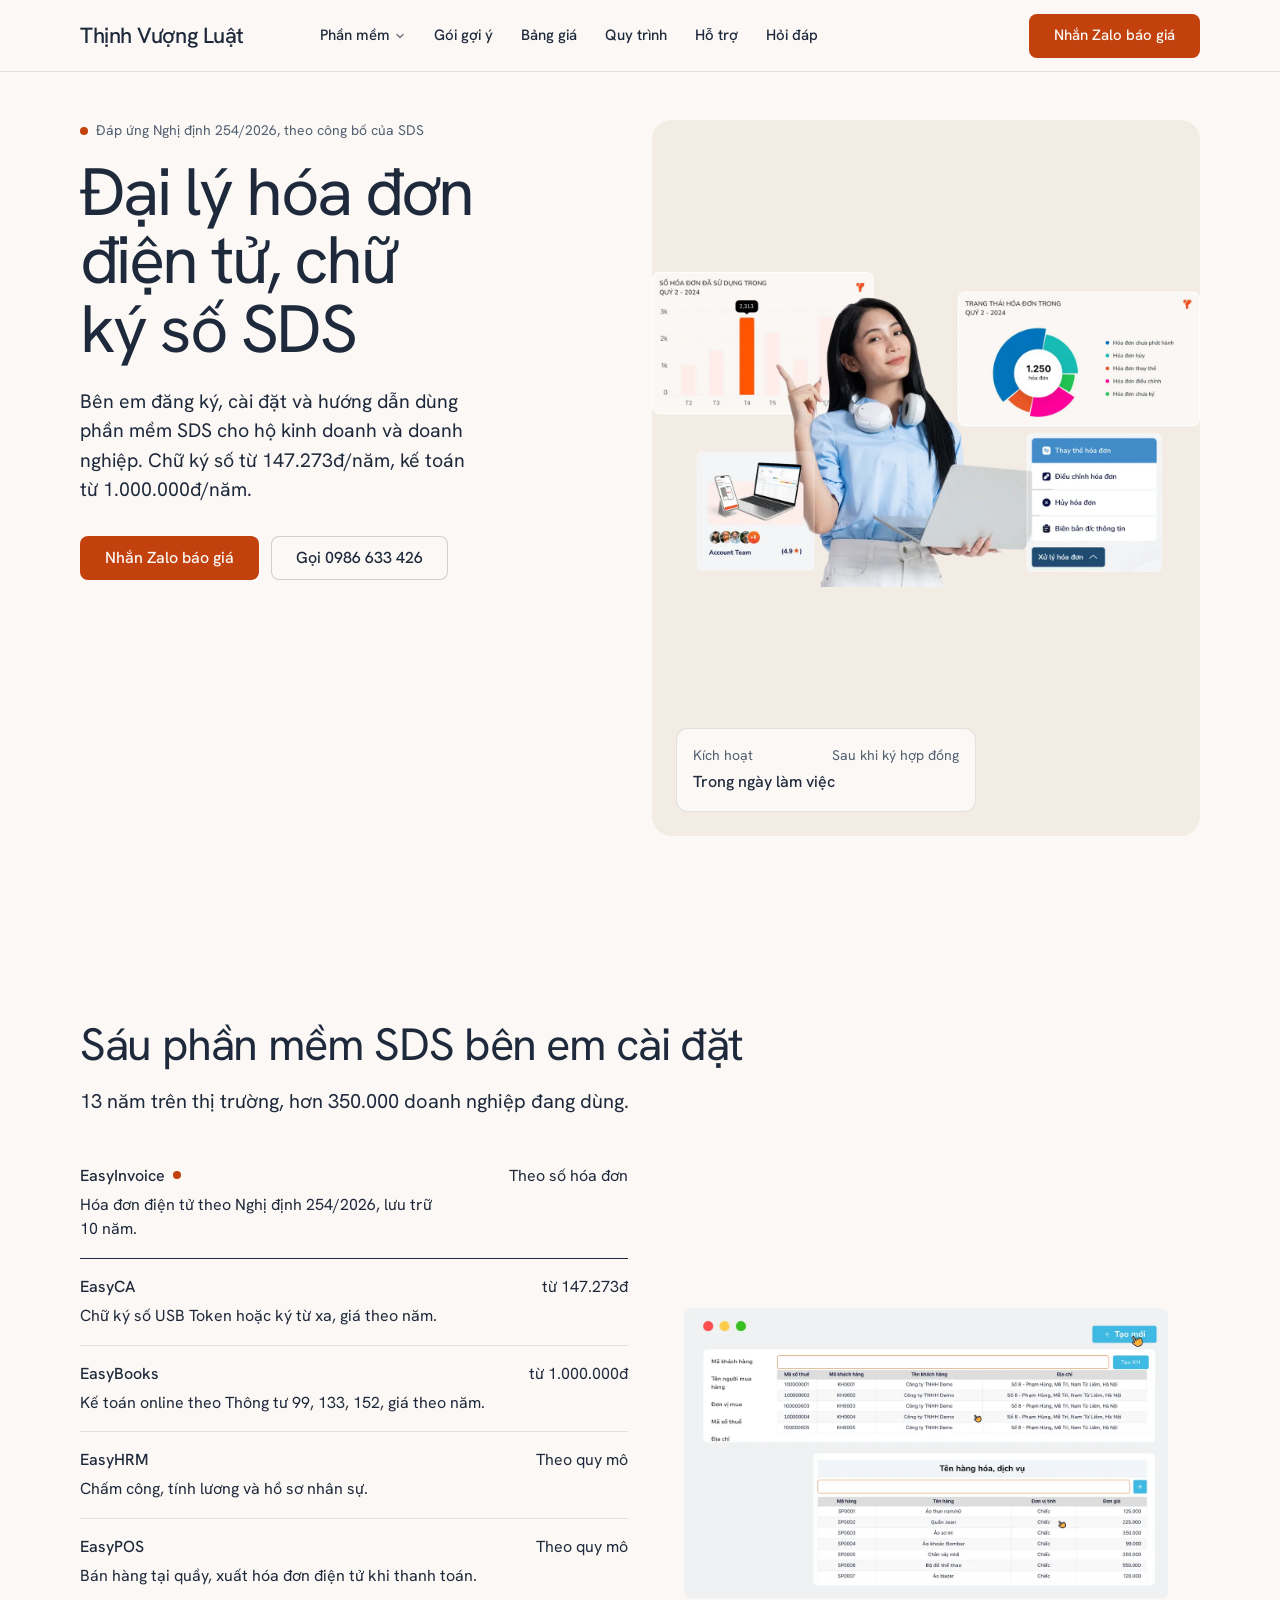
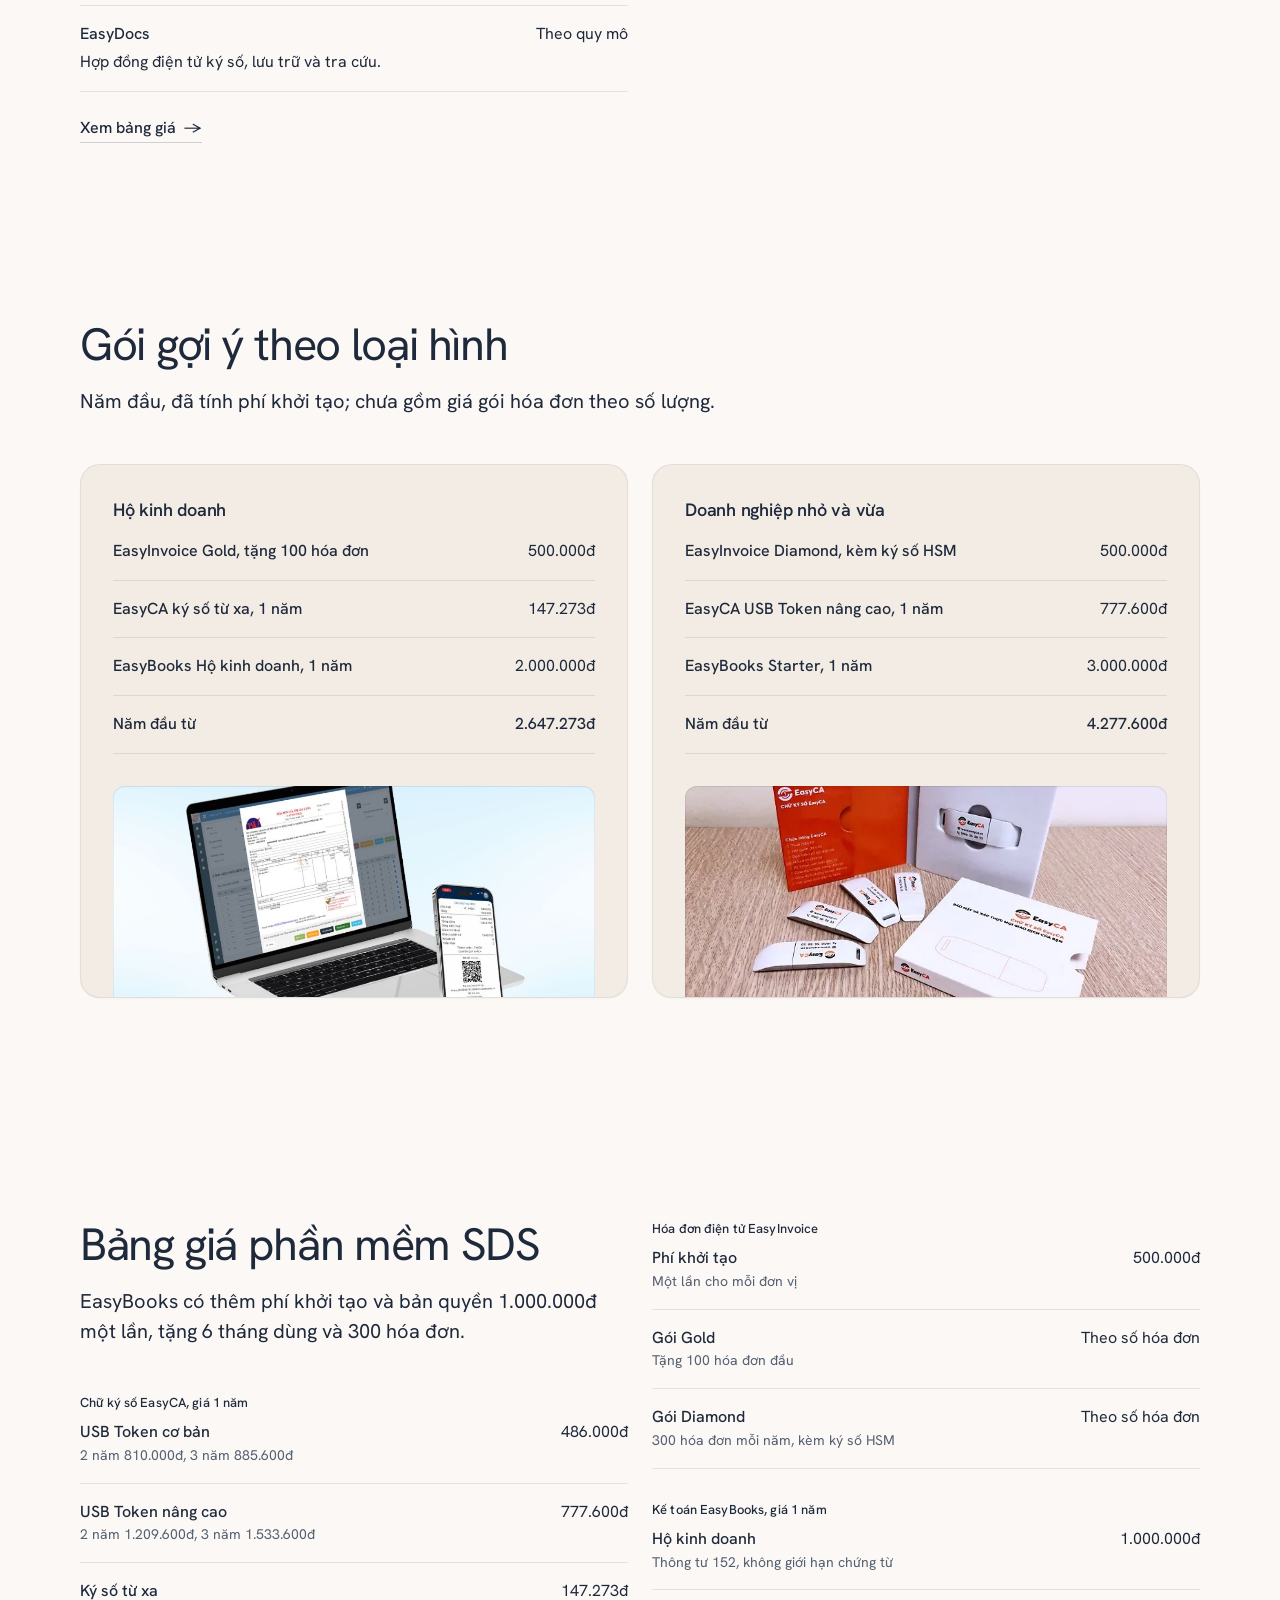
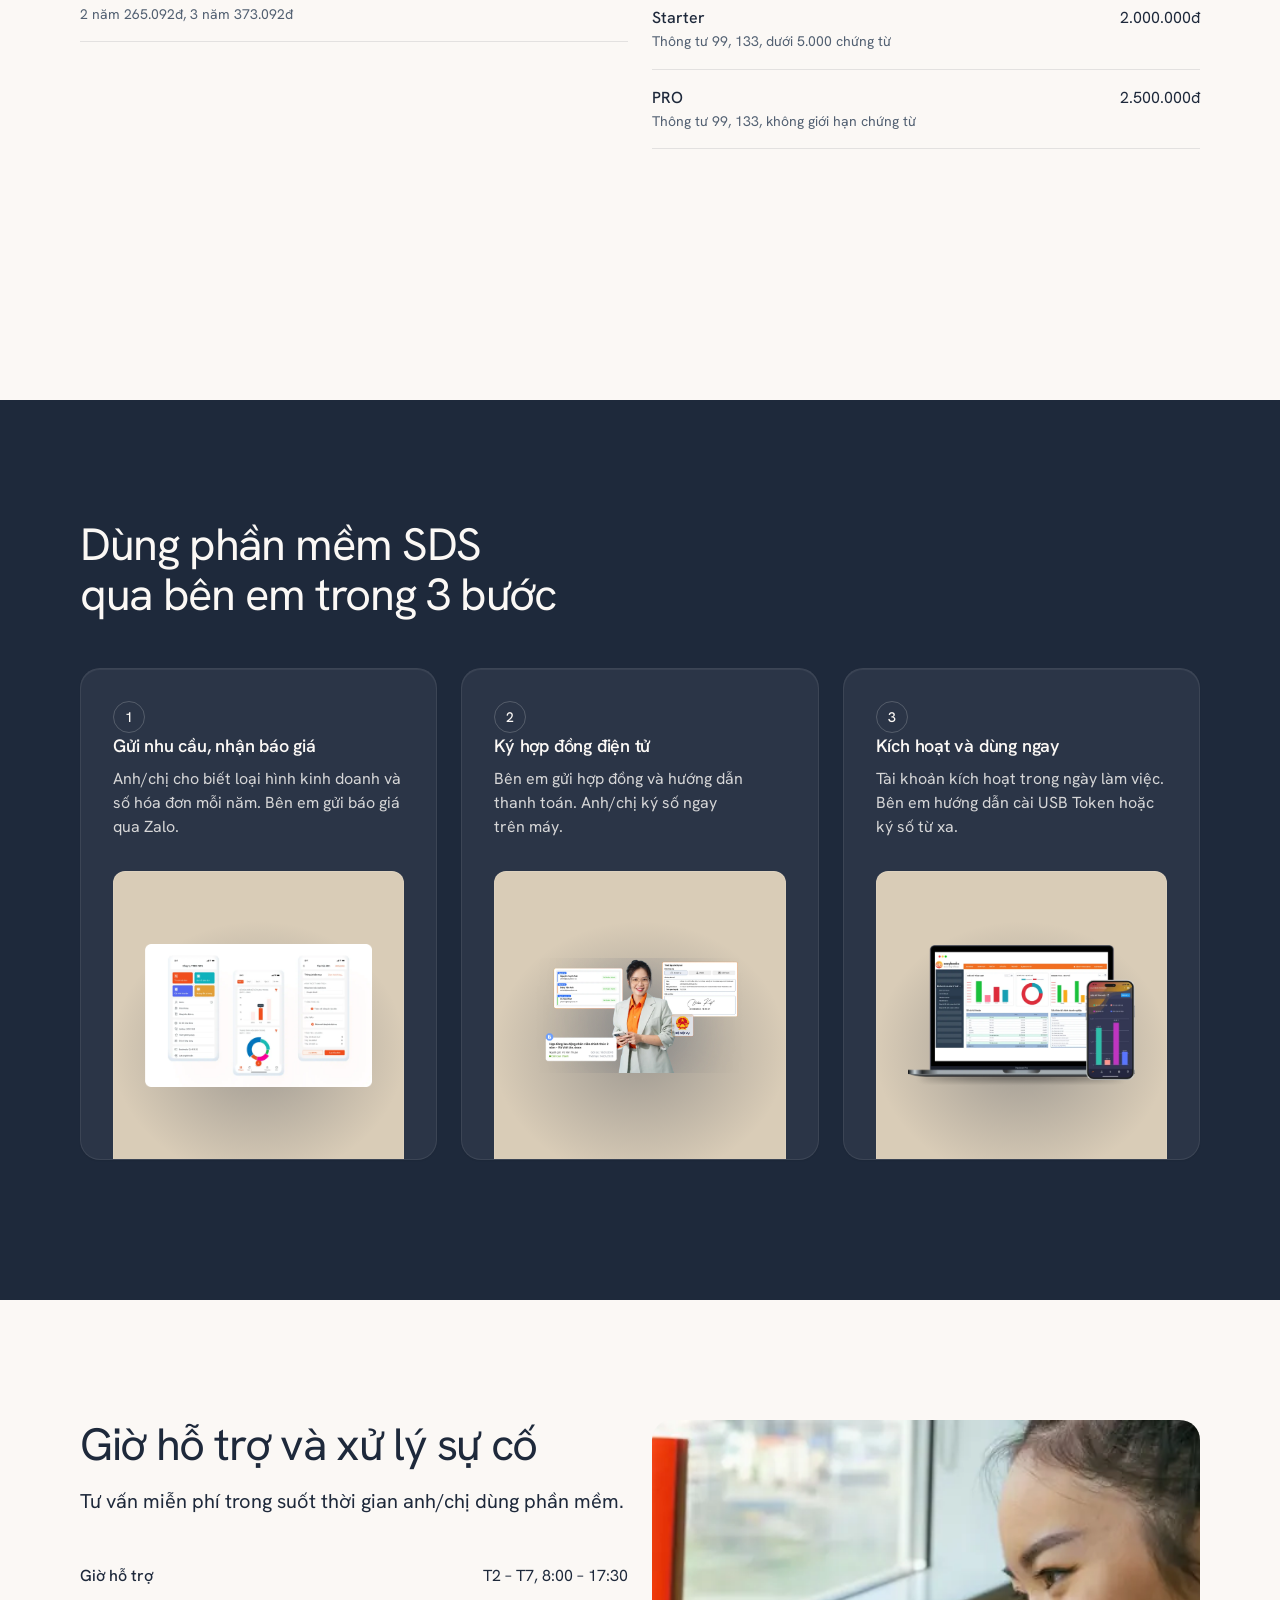
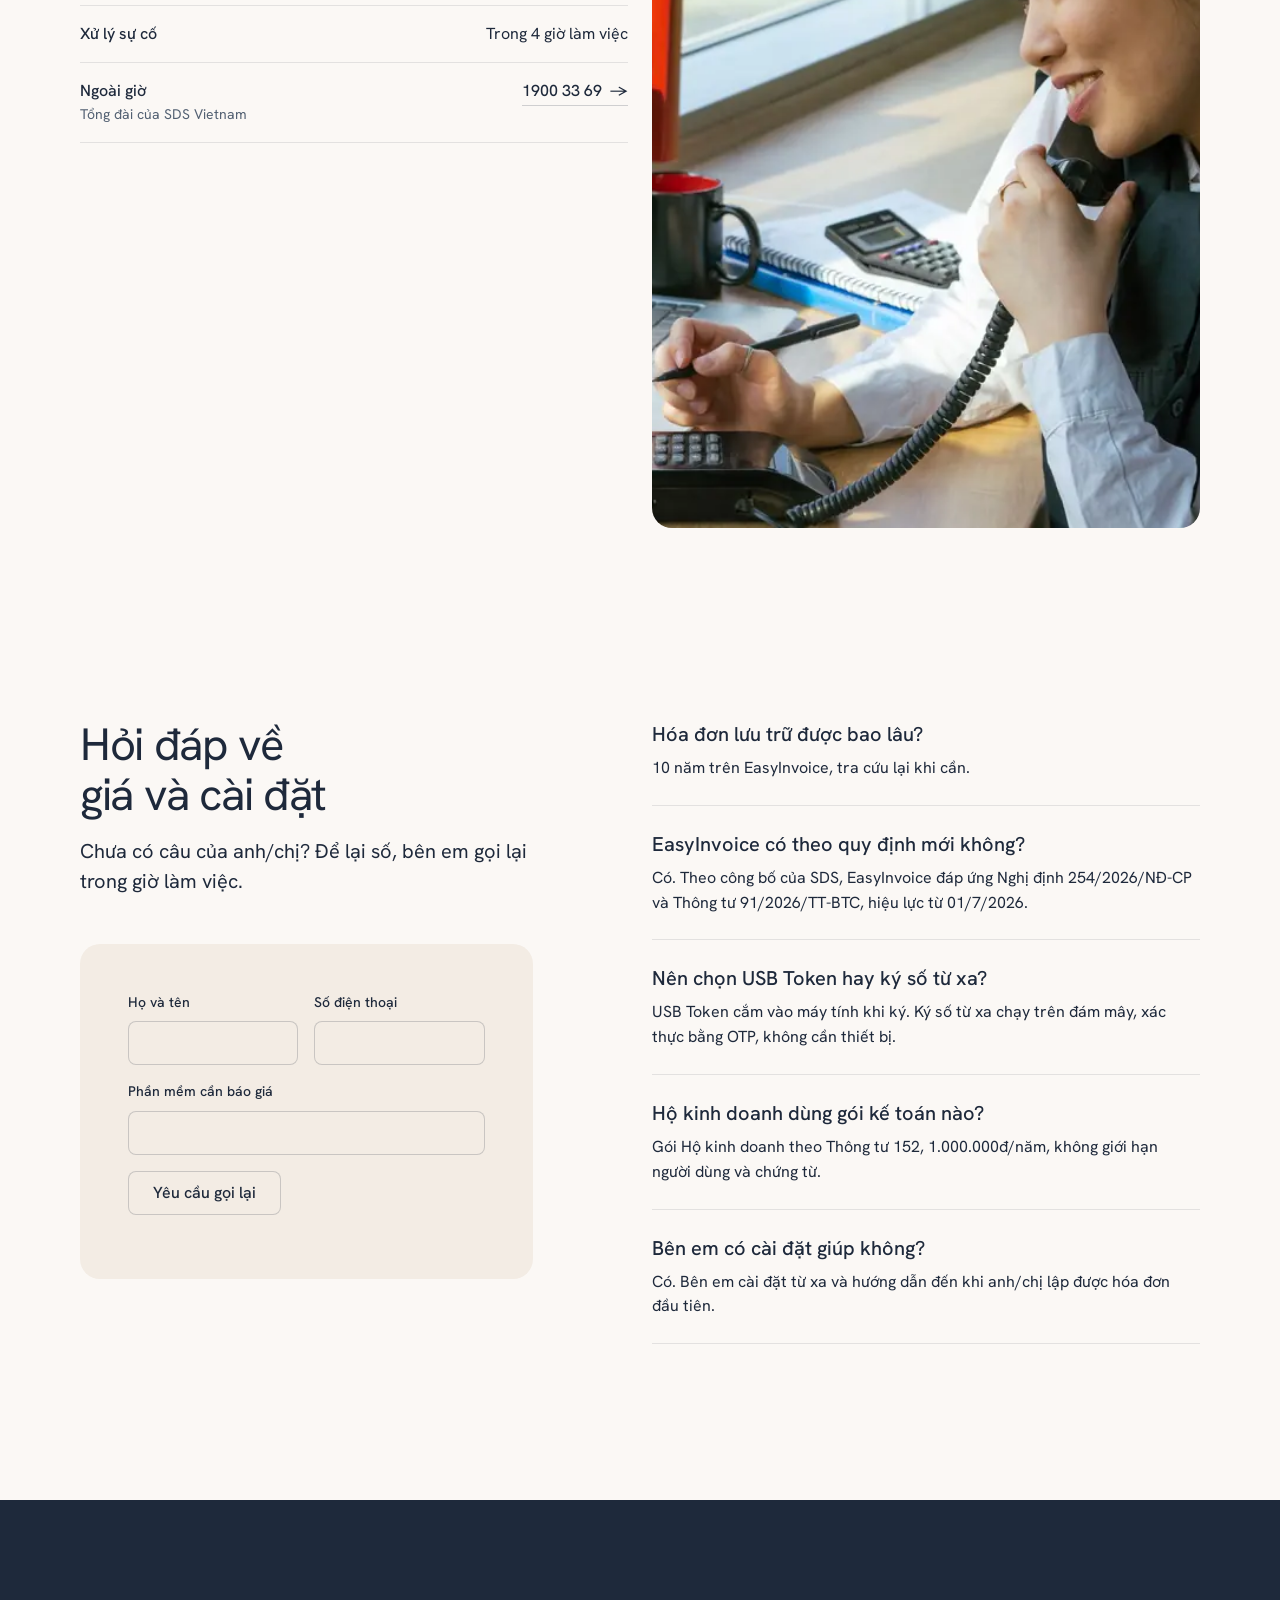
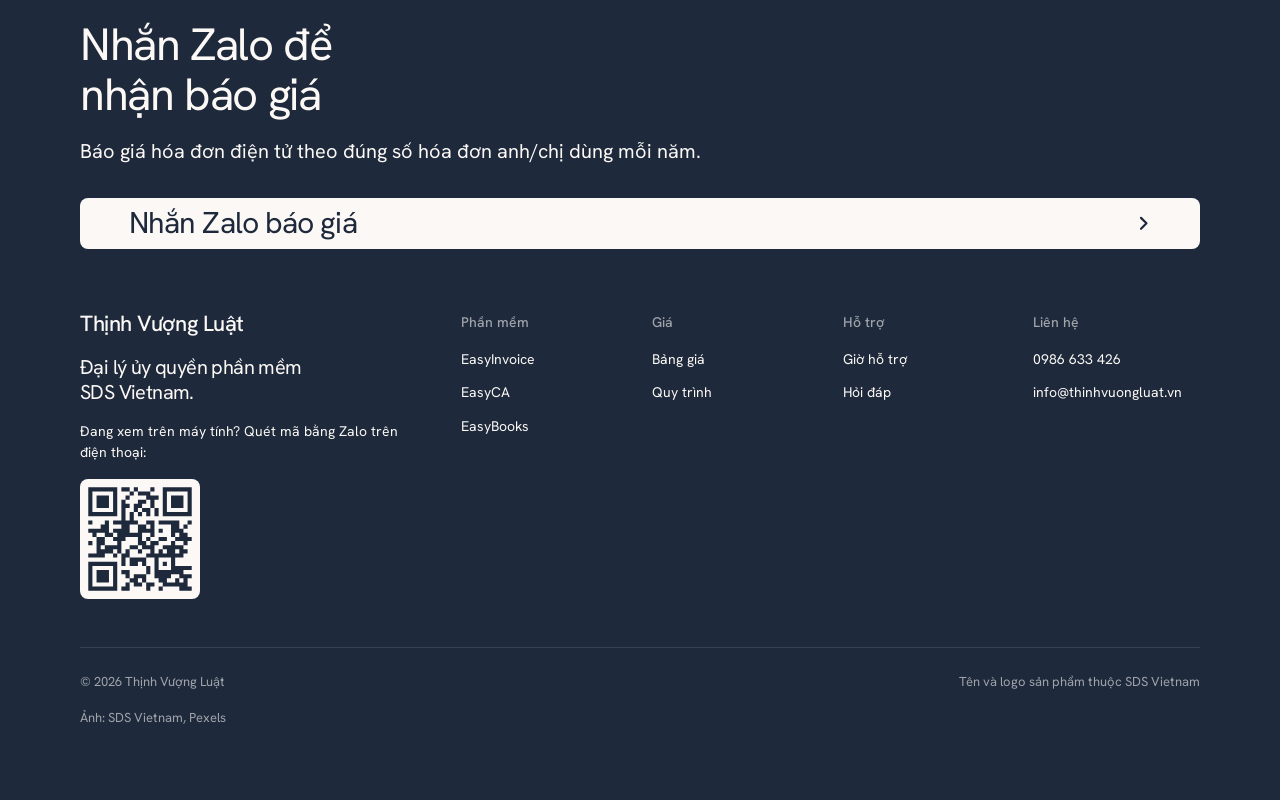
==== commit 8e86be8b: "feat(mock): suggested sets, full price list, NĐ 254 notice, Zalo QR - "Gói gợi ý theo loại hình": a " ====
--- a/mock-redesign/index.html
+++ b/mock-redesign/index.html
@@ -1,6 +1,6 @@
 <!doctype html>
 <!-- Mock: hướng thiết kế lại trang chủ, dựng theo taste-skill 2.5 (kind service). Không phải trang thật. -->
-<html lang="vi" data-type="service" data-radius="soft" data-buttons="block" data-motion>
+<html lang="vi" data-type="service" data-radius="soft" data-buttons="solid" data-motion>
 <head>
 <meta charset="utf-8">
 <meta name="viewport" content="width=device-width, initial-scale=1, viewport-fit=cover">
@@ -39,15 +39,22 @@
 .frame--cut { background: var(--g-alt); }
 .frame--cut > .frame__img { object-fit: contain; padding: var(--s-6); }
 .hero__media.frame--cut { background: var(--p-surface); }
+.hero__media.frame--cut > img { object-fit: contain; object-position: 50% 38%; }
 .rows .rows__name small { display: block; font-weight: 400; color: var(--muted); font-size: var(--t-small); }
 /* picture-develops: the section's one photograph, on the split's right column, as tall as the text beside it */
 .develop { margin: 0; border-radius: var(--r-lg); overflow: hidden; height: var(--ly-fit); }
 .develop > img { display: block; width: 100%; height: 100%; object-fit: cover; }
 @media (max-width: 1023px) { .develop { height: auto; aspect-ratio: 4 / 3; margin-top: var(--s-7); } }
 @media (max-width: 639px) { .develop { aspect-ratio: 16 / 9; margin-top: var(--s-6); } }
-.price-photo { margin: 0; aspect-ratio: 4 / 3; }
-@media (max-width: 1023px) { .price-photo { margin-top: var(--s-7); } }
-@media (min-width: 640px) and (max-width: 1023px) { #phan-mem, #bang-gia, #quy-trinh, #hoi-dap { --h: 2 } }
+@media (min-width: 640px) and (max-width: 1023px) { #phan-mem, #chon-goi, #bang-gia, #quy-trinh, #hoi-dap { --h: 2 } }
+#chon-goi .panel { --p-h: 212px; }
+@media (max-width: 639px) { #chon-goi .panel { --p-h: 200px; } }
+@media (max-width: 639px) { #quy-trinh .panel { --p-h: 200px; } }
+.combo { margin-top: var(--s-4); }
+.combo .combo__total .rows__name { font-weight: 500; }
+.combo .combo__total .rows__value { font-weight: 500; }
+.zalo-qr { width: 120px; height: 120px; border-radius: var(--r-sm); }
+@media (max-width: 1023px) { .zalo-qr, .zalo-qr__label { display: none; } }
 @media (max-width: 639px) { #phan-mem .frame { aspect-ratio: 4 / 5; height: auto; flex: none; } }
 @media (max-width: 359px) { #phan-mem .frame { aspect-ratio: 4 / 3; } }
 @media (max-width: 639px) { #phan-mem .grid.fill { flex: 0 0 auto; } }
@@ -89,6 +96,7 @@
           </div>
         </div>
       </div>
+      <div class="nav__item"><a class="nav__link" href="#chon-goi">Gói gợi ý</a></div>
       <div class="nav__item"><a class="nav__link" href="#bang-gia">Bảng giá</a></div>
       <div class="nav__item"><a class="nav__link" href="#quy-trinh">Quy trình</a></div>
       <div class="nav__item"><a class="nav__link" href="#ho-tro">Hỗ trợ</a></div>
@@ -105,7 +113,7 @@
   <section class="hero hero--split" data-enter aria-labelledby="hero-h">
     <div class="wrap"><div class="hero-text grid hero__grid">
       <div class="hero__text span-5">
-        <p class="hero__kicker"><span class="dot" aria-hidden="true"></span>Đại lý ủy quyền của SDS Vietnam</p>
+        <p class="hero__kicker"><span class="dot" aria-hidden="true"></span>Đáp ứng Nghị định 254/2026, theo công bố của SDS</p>
         <h1 id="hero-h">Đại lý hóa đơn điện tử, chữ ký số SDS</h1>
         <p class="hero__lead">Bên em đăng ký, cài đặt và hướng dẫn dùng phần mềm SDS cho hộ kinh doanh và doanh nghiệp. Chữ ký số từ 147.273đ/năm, kế toán từ 1.000.000đ/năm.</p>
         <div class="btn-row"><a class="btn btn--primary" href="https://zalo.me/0986633426" rel="noopener">Nhắn Zalo báo giá</a><a class="btn btn--secondary" href="tel:0986633426">Gọi 0986 633 426</a></div>
@@ -122,7 +130,7 @@
 
   <section class="section" id="phan-mem" style="--hm: 2" aria-labelledby="pm-h">
     <div class="wrap">
-      <div class="section-head"><h2 id="pm-h">Sáu phần mềm SDS bên em cài đặt</h2><p>Chọn từng phần mềm để xem màn hình thật của nó.</p></div>
+      <div class="section-head"><h2 id="pm-h">Sáu phần mềm SDS bên em cài đặt</h2><p>13 năm trên thị trường, hơn 350.000 doanh nghiệp đang dùng.</p></div>
       <div class="grid grid--top fill" data-peek>
         <div class="span-6 stack-5">
         <ul class="rows">
@@ -147,10 +155,38 @@
     </div>
   </section>
 
+  <section class="section" id="chon-goi" style="--hm: 2" aria-labelledby="cg-h">
+    <div class="wrap">
+      <div class="section-head"><h2 id="cg-h">Gói gợi ý theo loại hình</h2><p>Năm đầu, đã tính phí khởi tạo; chưa gồm giá gói hóa đơn theo số lượng.</p></div>
+      <div class="grid">
+        <article class="card span-6">
+          <h3>Hộ kinh doanh</h3>
+          <ul class="rows combo">
+            <li><span class="rows__name">EasyInvoice Gold, tặng 100 hóa đơn</span><span class="rows__value">500.000đ</span></li>
+            <li><span class="rows__name">EasyCA ký số từ xa, 1 năm</span><span class="rows__value">147.273đ</span></li>
+            <li><span class="rows__name">EasyBooks Hộ kinh doanh, 1 năm</span><span class="rows__value">2.000.000đ</span></li>
+            <li class="combo__total"><span class="rows__name">Năm đầu từ</span><span class="rows__value">2.647.273đ</span></li>
+          </ul>
+          <div class="panel"><img class="frame__img" src="img/easypos-device.jpg" alt="Laptop và điện thoại xuất hóa đơn có mã QR từ máy bán hàng EasyPOS" width="900" height="600" loading="lazy" data-source="supplier" data-subject="EasyPOS với hóa đơn điện tử"></div>
+        </article>
+        <article class="card span-6">
+          <h3>Doanh nghiệp nhỏ và vừa</h3>
+          <ul class="rows combo">
+            <li><span class="rows__name">EasyInvoice Diamond, kèm ký số HSM</span><span class="rows__value">500.000đ</span></li>
+            <li><span class="rows__name">EasyCA USB Token nâng cao, 1 năm</span><span class="rows__value">777.600đ</span></li>
+            <li><span class="rows__name">EasyBooks Starter, 1 năm</span><span class="rows__value">3.000.000đ</span></li>
+            <li class="combo__total"><span class="rows__name">Năm đầu từ</span><span class="rows__value">4.277.600đ</span></li>
+          </ul>
+          <div class="panel"><img class="frame__img" src="img/easyca-token.webp" alt="Hộp và USB Token chữ ký số EasyCA trên bàn gỗ" width="700" height="525" loading="lazy" data-source="supplier" data-subject="EasyCA USB Token"></div>
+        </article>
+      </div>
+    </div>
+  </section>
+
   <section class="section" id="bang-gia" style="--hm: 2" aria-labelledby="bg-h">
     <div class="wrap grid grid--top">
       <div class="span-6 stack-6">
-        <div class="section-head"><h2 id="bg-h">Bảng giá chữ ký số và kế toán</h2><p>EasyBooks có thêm phí khởi tạo và bản quyền 1.000.000đ một lần, tặng 6 tháng dùng và 300 hóa đơn.</p></div>
+        <div class="section-head"><h2 id="bg-h">Bảng giá phần mềm SDS</h2><p>EasyBooks có thêm phí khởi tạo và bản quyền 1.000.000đ một lần, tặng 6 tháng dùng và 300 hóa đơn.</p></div>
         <div class="stack-2">
           <p class="t-label">Chữ ký số EasyCA, giá 1 năm</p>
           <ul class="rows">
@@ -159,6 +195,16 @@
             <li><span class="rows__name">Ký số từ xa<small>2 năm 265.092đ, 3 năm 373.092đ</small></span><span class="rows__value">147.273đ</span></li>
           </ul>
         </div>
+      </div>
+      <div class="span-6 start-7 stack-6 price-right">
+        <div class="stack-2">
+          <p class="t-label">Hóa đơn điện tử EasyInvoice</p>
+          <ul class="rows">
+            <li><span class="rows__name">Phí khởi tạo<small>Một lần cho mỗi đơn vị</small></span><span class="rows__value">500.000đ</span></li>
+            <li><span class="rows__name">Gói Gold<small>Tặng 100 hóa đơn đầu</small></span><span class="rows__value">Theo số hóa đơn</span></li>
+            <li><span class="rows__name">Gói Diamond<small>300 hóa đơn mỗi năm, kèm ký số HSM</small></span><span class="rows__value">Theo số hóa đơn</span></li>
+          </ul>
+        </div>
         <div class="stack-2">
           <p class="t-label">Kế toán EasyBooks, giá 1 năm</p>
           <ul class="rows">
@@ -168,7 +214,6 @@
           </ul>
         </div>
       </div>
-      <figure class="frame frame--photo span-6 start-7 price-photo"><img class="frame__img" src="img/easyca-token.webp" alt="Hộp và USB Token chữ ký số EasyCA trên bàn gỗ" width="700" height="525" loading="lazy" data-source="supplier" data-subject="EasyCA USB Token"></figure>
     </div>
   </section>
 
@@ -239,7 +284,7 @@
         </div>
       </div>
       <div class="faq span-6 start-7">
-        <div class="faq__item"><h3>Hóa đơn điện tử EasyInvoice giá bao nhiêu?</h3><p>Phí khởi tạo 500.000đ một lần. Gói Gold tặng 100 hóa đơn đầu, gói Diamond 300 hóa đơn mỗi năm kèm ký số HSM; giá gói theo số hóa đơn anh/chị dùng.</p></div>
+        <div class="faq__item"><h3>Hóa đơn lưu trữ được bao lâu?</h3><p>10 năm trên EasyInvoice, tra cứu lại khi cần.</p></div>
         <div class="faq__item"><h3>EasyInvoice có theo quy định mới không?</h3><p>Có. Theo công bố của SDS, EasyInvoice đáp ứng Nghị định 254/2026/NĐ-CP và Thông tư 91/2026/TT-BTC, hiệu lực từ 01/7/2026.</p></div>
         <div class="faq__item"><h3>Nên chọn USB Token hay ký số từ xa?</h3><p>USB Token cắm vào máy tính khi ký. Ký số từ xa chạy trên đám mây, xác thực bằng OTP, không cần thiết bị.</p></div>
         <div class="faq__item"><h3>Hộ kinh doanh dùng gói kế toán nào?</h3><p>Gói Hộ kinh doanh theo Thông tư 152, 1.000.000đ/năm, không giới hạn người dùng và chứng từ.</p></div>
@@ -264,6 +309,8 @@
         <div class="span-4 stack-4">
           <a class="nav__logo" href="#top">Thịnh Vượng Luật</a>
           <p class="footer__lede">Đại lý ủy quyền phần mềm SDS Vietnam.</p>
+          <p class="t-small zalo-qr__label">Đang xem trên máy tính? Quét mã bằng Zalo trên điện thoại:</p>
+          <img class="zalo-qr" src="img/zalo-qr.svg" alt="Mã QR mở Zalo của Thịnh Vượng Luật, số 0986 633 426" width="120" height="120">
         </div>
         <div class="span-2 footer__col"><h3>Phần mềm</h3><ul><li><a href="../easyinvoice.html">EasyInvoice</a></li><li><a href="../easyca.html">EasyCA</a></li><li><a href="../easybooks.html">EasyBooks</a></li></ul></div>
         <div class="span-2 footer__col"><h3>Giá</h3><ul><li><a href="#bang-gia">Bảng giá</a></li><li><a href="#quy-trinh">Quy trình</a></li></ul></div>
